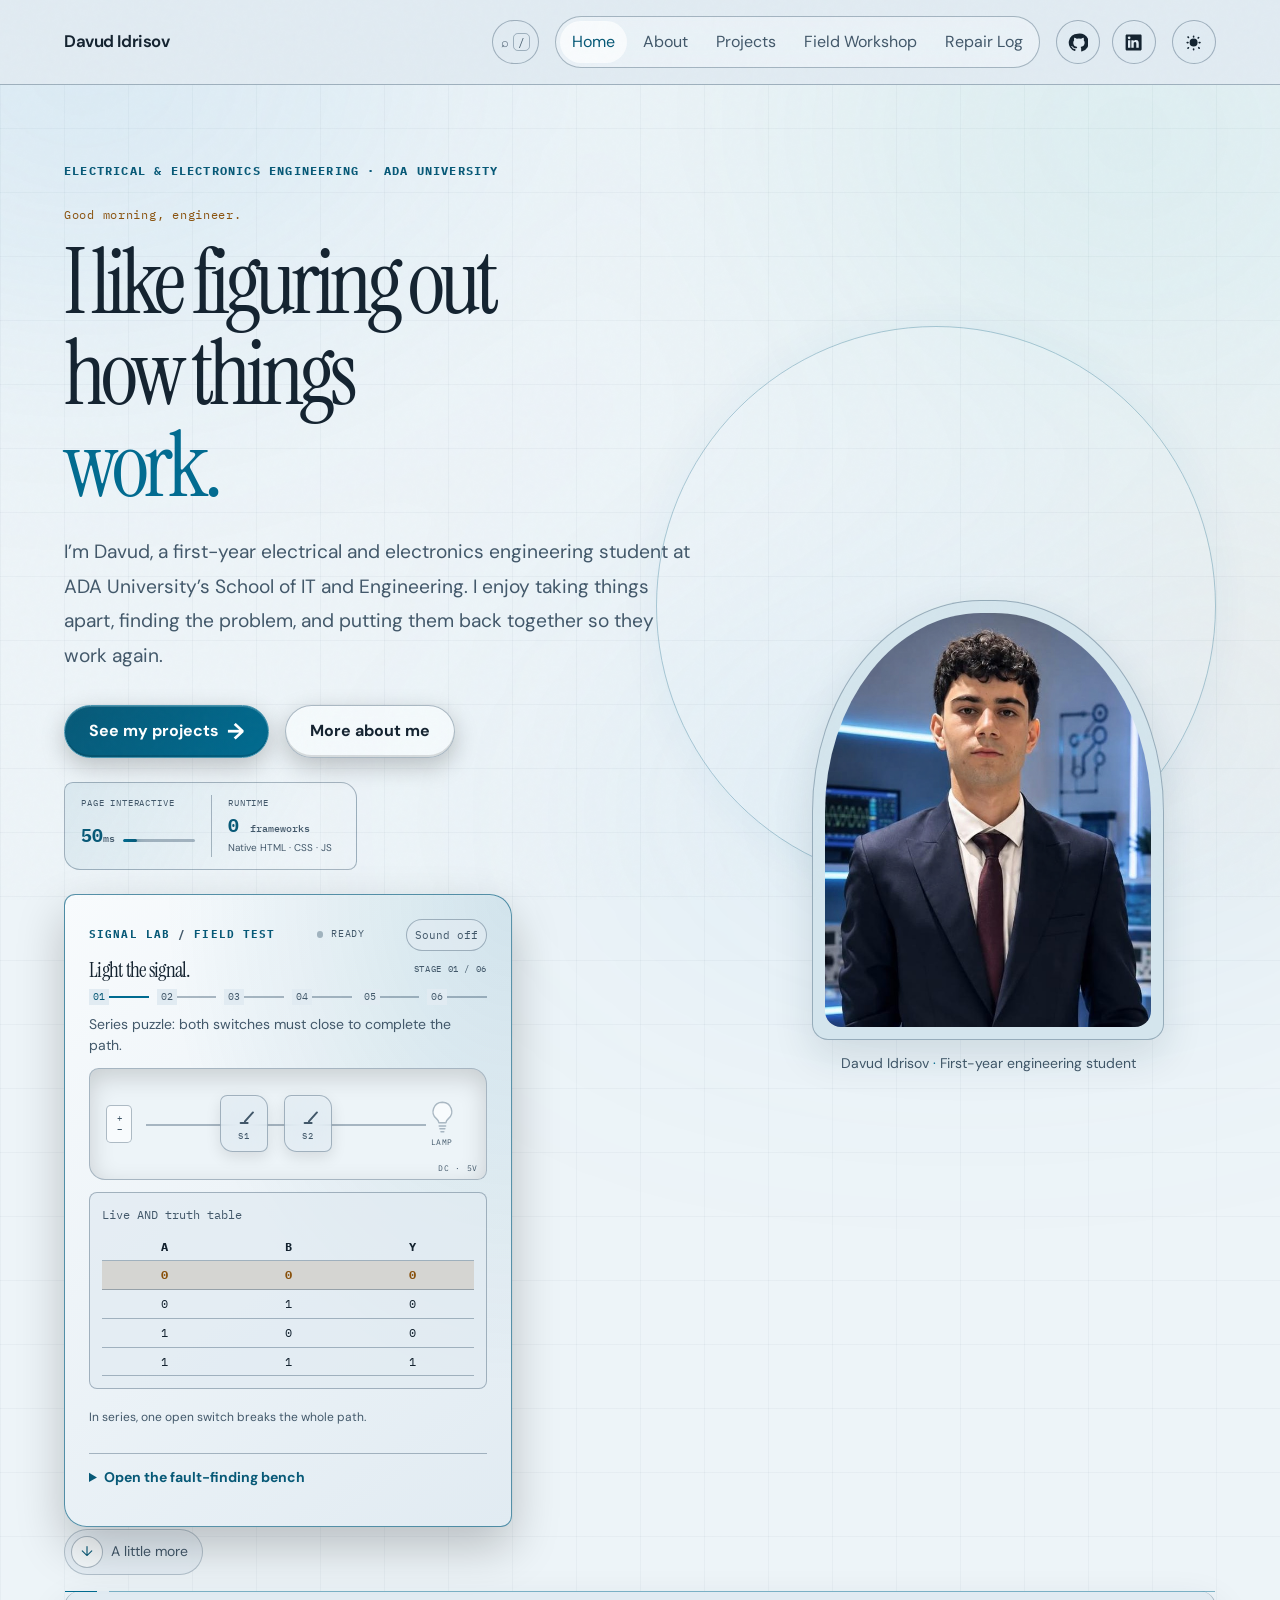
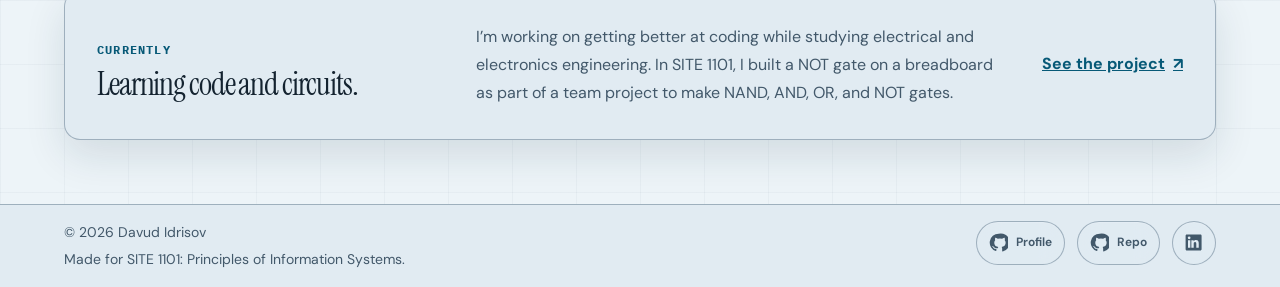
==== index.html @ af7070b5 "Upgrade portfolio with circuit features and glass UI Document implemented features and remaining wis" ====
<!doctype html>
<html lang="en">
  <head>
    <meta charset="utf-8">
    <meta name="viewport" content="width=device-width, initial-scale=1">
    <meta name="description" content="Davud Idrisov is a first-year electrical and electronics engineering student who enjoys repairing, building, and figuring out how things work.">
    <meta name="theme-color" content="#081321">
    <meta property="og:type" content="website">
    <meta property="og:title" content="Davud Idrisov — Portfolio">
    <meta property="og:description" content="Davud Idrisov is a first-year electrical and electronics engineering student who enjoys repairing, building, and figuring out how things work.">
    <title>Davud Idrisov — Portfolio</title>
    <link rel="icon" href="assets/images/favicon.svg" type="image/svg+xml">
    <link rel="preconnect" href="https://fonts.googleapis.com">
    <link rel="preconnect" href="https://fonts.gstatic.com" crossorigin>
    <link href="https://fonts.googleapis.com/css2?family=DM+Sans:wght@400;500;600;700&family=IBM+Plex+Mono:wght@400;500&family=Instrument+Serif&display=swap" rel="stylesheet">
    <link rel="stylesheet" href="assets/css/base.css">
    <link rel="stylesheet" href="assets/css/layout.css">
    <link rel="stylesheet" href="assets/css/home.css">
    <link rel="stylesheet" href="assets/css/effects.css">
    <script src="assets/js/site.js" defer></script>
    <script src="assets/js/nav.js" defer></script>
    <script src="assets/js/theme.js" defer></script>
    <script src="assets/js/easter-eggs.js" defer></script>
    <script src="assets/js/home.js" defer></script>
    <script src="assets/js/reveal.js" defer></script>
    <script src="assets/js/glass-controls.js" defer></script>
  </head>
  <body>
    <!-- Unlisted route: secret.html. -->
    <header class="site-header">
      <a class="site-header__brand" href="index.html">Davud Idrisov</a>
      <button class="menu-toggle" type="button" aria-expanded="false" aria-controls="primary-navigation" aria-label="Open navigation">
        <span class="menu-toggle__lines" aria-hidden="true"></span>
      </button>
      <div class="site-header__controls">
        <nav class="site-nav" id="primary-navigation" aria-label="Main navigation">
          <a class="site-nav__link" href="index.html" aria-current="page">Home</a>
          <a class="site-nav__link" href="about.html">About</a>
          <a class="site-nav__link" href="projects.html">Projects</a>
          <a class="site-nav__link" href="quest.html">Field Workshop</a>
        </nav>
        <div class="site-header__social">
          <a class="icon-link" href="https://github.com/Davud09" target="_blank" rel="noopener noreferrer" aria-label="Davud Idrisov on GitHub">
            <svg viewBox="0 0 24 24" aria-hidden="true"><path d="M12 .9a11.1 11.1 0 0 0-3.51 21.63c.56.1.76-.24.76-.54v-2.1c-3.1.68-3.76-1.32-3.76-1.32-.5-1.3-1.24-1.64-1.24-1.64-1.02-.7.08-.69.08-.69 1.12.08 1.71 1.15 1.71 1.15 1 .1.76 2.2 4.93 1.57.1-.73.39-1.23.7-1.51-2.47-.28-5.06-1.24-5.06-5.5 0-1.22.43-2.22 1.15-3-.12-.28-.5-1.42.11-2.95 0 0 .94-.3 3.05 1.14a10.6 10.6 0 0 1 5.55 0c2.11-1.43 3.05-1.14 3.05-1.14.61 1.53.23 2.67.11 2.95.72.78 1.15 1.78 1.15 3 0 4.27-2.6 5.21-5.08 5.49.4.34.75 1.02.75 2.06v3.05c0 .3.2.65.77.54A11.1 11.1 0 0 0 12 .9Z"/></svg>
          </a>
          <a class="icon-link" href="https://www.linkedin.com/in/davud-idrisov-333a382b0/" target="_blank" rel="noopener noreferrer" aria-label="Davud Idrisov on LinkedIn">
            <svg viewBox="0 0 24 24" aria-hidden="true"><path d="M20.45 2H3.55C2.69 2 2 2.68 2 3.53v16.94c0 .85.69 1.53 1.55 1.53h16.9c.86 0 1.55-.68 1.55-1.53V3.53c0-.85-.69-1.53-1.55-1.53ZM7.93 18.34H4.97V9.02h2.96v9.32ZM6.45 7.75a1.72 1.72 0 1 1 0-3.44 1.72 1.72 0 0 1 0 3.44Zm11.89 10.59h-2.96v-4.53c0-1.08-.02-2.47-1.5-2.47-1.5 0-1.73 1.17-1.73 2.39v4.61H9.2V9.02h2.84v1.27h.04c.4-.73 1.36-1.5 2.8-1.5 3 0 3.56 1.97 3.56 4.53v5.02Z"/></svg>
          </a>
        </div>
        <button class="theme-toggle" type="button" aria-label="Switch to light theme" title="Switch to light theme" aria-pressed="false">
          <svg viewBox="0 0 24 24" aria-hidden="true"><path d="M12 3a1 1 0 0 1 1 1v1a1 1 0 1 1-2 0V4a1 1 0 0 1 1-1Zm0 4a5 5 0 1 0 0 10 5 5 0 0 0 0-10Zm0 12a1 1 0 0 1 1 1v1a1 1 0 1 1-2 0v-1a1 1 0 0 1 1-1ZM4 11h1a1 1 0 1 1 0 2H4a1 1 0 1 1 0-2Zm15 0h1a1 1 0 1 1 0 2h-1a1 1 0 1 1 0-2ZM5.64 4.22l.71.71a1 1 0 0 1-1.41 1.41l-.71-.71a1 1 0 0 1 1.41-1.41Zm13.42 13.42.71.71a1 1 0 0 1-1.41 1.41l-.71-.71a1 1 0 0 1 1.41-1.41Zm0-11.3-.71.71a1 1 0 0 1-1.41-1.41l.71-.71a1 1 0 0 1 1.41 1.41ZM5.64 19.78a1 1 0 0 1-1.41-1.41l.71-.71a1 1 0 0 1 1.41 1.41l-.71.71Z"/></svg>
        </button>
      </div>
    </header>
    <main>
      <section class="home-hero" aria-labelledby="home-title">
        <div class="home-hero__content" data-reveal>
          <p class="eyebrow">Electrical &amp; electronics engineering · ADA University</p>
          <p class="home-greeting" data-greeting></p>
          <h1 id="home-title">I like figuring out how things <span>work.</span></h1>
          <p class="home-hero__intro">
            I’m Davud, a first-year electrical and electronics engineering student at ADA
            University’s School of IT and Engineering. I enjoy taking things apart, finding
            the problem, and putting them back together so they work again.
          </p>
          <div class="page-actions">
            <a class="button button--magnetic" href="projects.html">See my projects <span class="button__arrow" aria-hidden="true">→</span></a>
            <a class="button button--quiet" href="about.html">More about me</a>
          </div>
          <div class="home-vitals" aria-label="Built for speed">
            <div class="home-vitals__metric">
              <span class="home-vitals__label">Page interactive</span>
              <strong><output data-page-ready title="Measured by browser Navigation Timing">—</output><span data-page-ready-unit>ms</span></strong>
              <span class="home-vitals__meter" aria-hidden="true"><span data-page-ready-meter></span></span>
            </div>
            <span class="home-vitals__divider" aria-hidden="true"></span>
            <div class="home-vitals__metric">
              <span class="home-vitals__label">Runtime</span>
              <strong>0 <span>frameworks</span></strong>
              <span class="home-vitals__note">Native HTML · CSS · JS</span>
            </div>
          </div>
          <section class="circuit-toy" id="signal-lab" aria-labelledby="circuit-toy-title">
            <div class="circuit-toy__heading">
              <p class="eyebrow">Signal lab <span aria-hidden="true">/</span> field test</p>
              <span class="circuit-toy__status" data-circuit-status aria-live="polite">READY</span>
              <button class="circuit-toy__sound" type="button" data-circuit-sound aria-pressed="false">Sound off</button>
            </div>
            <div class="circuit-toy__title-row">
              <h2 id="circuit-toy-title">Light the signal.</h2>
              <span class="circuit-toy__stage-count" data-circuit-stage-count>STAGE 01 / 06</span>
            </div>
            <ol class="circuit-toy__progress" data-circuit-progress aria-label="Circuit challenge progress"></ol>
            <p class="circuit-toy__instruction" data-circuit-instruction>Close the switch to send power to the lamp.</p>
            <div class="circuit-toy__timer" data-circuit-timer-wrap hidden>
              <span>TIME LEFT</span>
              <output data-circuit-timer aria-live="off">7.0</output>
              <span>s</span>
            </div>
            <div class="circuit-toy__board" data-circuit-board>
              <div class="circuit-toy__source" aria-hidden="true"><span>+</span><span>−</span></div>
              <span class="circuit-toy__wire circuit-toy__wire--top" aria-hidden="true"></span>
              <div class="circuit-toy__controls" data-circuit-controls role="group" aria-label="Circuit switches"></div>
              <button class="circuit-toy__lamp" type="button" data-circuit-lamp aria-label="Lamp off" title="Try clicking the lamp">
                <svg viewBox="0 0 40 48" aria-hidden="true">
                  <path d="M20 3a13 13 0 0 0-8 23.2c1.7 1.4 2.8 3.2 3.1 5.3h9.8c.3-2.1 1.4-3.9 3.1-5.3A13 13 0 0 0 20 3Z" />
                  <path d="M15.5 36h9m-8 4h7m-5.5 4h4" />
                </svg>
                <span>LAMP</span>
              </button>
              <span class="circuit-toy__board-label">DC · 5V</span>
            </div>
            <section class="circuit-toy__truth" data-circuit-truth hidden aria-label="Live truth table" aria-live="polite"></section>
            <div class="circuit-toy__footer">
              <p class="circuit-toy__hint" data-circuit-hint aria-live="polite">One switch. One bright idea.</p>
              <button class="circuit-toy__reset" type="button" data-circuit-reset hidden>Reset lamp</button>
              <button class="circuit-toy__next" type="button" data-circuit-next hidden>Next stage <span aria-hidden="true">→</span></button>
            </div>
            <details class="circuit-fault">
              <summary>Open the fault-finding bench</summary>
              <div class="circuit-fault__body">
                <p>Use the virtual multimeter to diagnose one hidden fault before making a repair call.</p>
                <button class="button button--quiet" type="button" data-fault-start>Insert a fault</button>
                <div class="circuit-fault__meter" data-fault-panel hidden>
                  <div class="circuit-fault__checks" role="group" aria-label="Multimeter tests">
                    <button class="button button--quiet" type="button" data-meter-check="continuity">Check continuity</button>
                    <button class="button button--quiet" type="button" data-meter-check="voltage">Measure lamp</button>
                    <button class="button button--quiet" type="button" data-meter-check="polarity">Check polarity</button>
                  </div>
                  <p class="circuit-fault__reading" data-fault-reading aria-live="polite">Select a meter test.</p>
                  <label for="fault-diagnosis">Diagnosis</label>
                  <select id="fault-diagnosis" data-fault-diagnosis>
                    <option value="">Choose a fault…</option>
                    <option value="open">Open circuit</option>
                    <option value="bulb">Dead bulb</option>
                    <option value="reversed">Reversed LED</option>
                  </select>
                  <button class="button" type="button" data-fault-submit>Submit diagnosis</button>
                </div>
              </div>
            </details>
          </section>
        </div>
        <figure class="home-portrait" data-reveal>
          <div class="home-portrait__frame">
            <img
              class="home-portrait__image"
              src="assets/images/davud-idrisov.jpeg"
              alt="Davud Idrisov wearing a suit in an electronics laboratory"
              width="601"
              height="808"
              fetchpriority="high"
            >
            <span class="home-portrait__fallback" hidden aria-hidden="true">DI</span>
          </div>
          <figcaption>Davud Idrisov <span>·</span> First-year engineering student</figcaption>
        </figure>
        <a class="home-scroll" href="#currently" aria-label="Scroll to currently">
          <span aria-hidden="true">↓</span> A little more
        </a>
      </section>

      <section class="currently-section" id="currently" aria-labelledby="currently-title" data-reveal>
        <div class="currently-section__label">
          <p class="eyebrow">Currently</p>
          <h2 id="currently-title">Learning code and circuits.</h2>
        </div>
        <p>
          I’m working on getting better at coding while studying electrical and electronics
          engineering. In SITE 1101, I built a NOT gate on a breadboard as part of a team
          project to make NAND, AND, OR, and NOT gates.
        </p>
        <a class="text-link" href="projects.html">See the project <span aria-hidden="true">↗</span></a>
      </section>
    </main>
    <footer class="site-footer">
      <div class="site-footer__copy">
        <p>&copy; <span data-current-year></span> Davud Idrisov</p>
        <p>Made for SITE 1101: Principles of Information Systems.</p>
      </div>
      <div class="site-footer__social" aria-label="Social and source links">
        <a class="icon-link" href="https://github.com/Davud09" target="_blank" rel="noopener noreferrer" aria-label="Davud Idrisov on GitHub">
          <svg viewBox="0 0 24 24" aria-hidden="true"><path d="M12 .9a11.1 11.1 0 0 0-3.51 21.63c.56.1.76-.24.76-.54v-2.1c-3.1.68-3.76-1.32-3.76-1.32-.5-1.3-1.24-1.64-1.24-1.64-1.02-.7.08-.69.08-.69 1.12.08 1.71 1.15 1.71 1.15 1 .1.76 2.2 4.93 1.57.1-.73.39-1.23.7-1.51-2.47-.28-5.06-1.24-5.06-5.5 0-1.22.43-2.22 1.15-3-.12-.28-.5-1.42.11-2.95 0 0 .94-.3 3.05 1.14a10.6 10.6 0 0 1 5.55 0c2.11-1.43 3.05-1.14 3.05-1.14.61 1.53.23 2.67.11 2.95.72.78 1.15 1.78 1.15 3 0 4.27-2.6 5.21-5.08 5.49.4.34.75 1.02.75 2.06v3.05c0 .3.2.65.77.54A11.1 11.1 0 0 0 12 .9Z"/></svg>
        </a>
        <a class="icon-link" href="https://github.com/Davud09/Davud09.github.io" target="_blank" rel="noopener noreferrer" aria-label="Portfolio source code on GitHub">
          <svg viewBox="0 0 24 24" aria-hidden="true"><path d="M12 .9a11.1 11.1 0 0 0-3.51 21.63c.56.1.76-.24.76-.54v-2.1c-3.1.68-3.76-1.32-3.76-1.32-.5-1.3-1.24-1.64-1.24-1.64-1.02-.7.08-.69.08-.69 1.12.08 1.71 1.15 1.71 1.15 1 .1.76 2.2 4.93 1.57.1-.73.39-1.23.7-1.51-2.47-.28-5.06-1.24-5.06-5.5 0-1.22.43-2.22 1.15-3-.12-.28-.5-1.42.11-2.95 0 0 .94-.3 3.05 1.14a10.6 10.6 0 0 1 5.55 0c2.11-1.43 3.05-1.14 3.05-1.14.61 1.53.23 2.67.11 2.95.72.78 1.15 1.78 1.15 3 0 4.27-2.6 5.21-5.08 5.49.4.34.75 1.02.75 2.06v3.05c0 .3.2.65.77.54A11.1 11.1 0 0 0 12 .9Z"/></svg>
        </a>
        <a class="icon-link" href="https://www.linkedin.com/in/davud-idrisov-333a382b0/" target="_blank" rel="noopener noreferrer" aria-label="Davud Idrisov on LinkedIn">
          <svg viewBox="0 0 24 24" aria-hidden="true"><path d="M20.45 2H3.55C2.69 2 2 2.68 2 3.53v16.94c0 .85.69 1.53 1.55 1.53h16.9c.86 0 1.55-.68 1.55-1.53V3.53c0-.85-.69-1.53-1.55-1.53ZM7.93 18.34H4.97V9.02h2.96v9.32ZM6.45 7.75a1.72 1.72 0 1 1 0-3.44 1.72 1.72 0 0 1 0 3.44Zm11.89 10.59h-2.96v-4.53c0-1.08-.02-2.47-1.5-2.47-1.5 0-1.73 1.17-1.73 2.39v4.61H9.2V9.02h2.84v1.27h.04c.4-.73 1.36-1.5 2.8-1.5 3 0 3.56 1.97 3.56 4.53v5.02Z"/></svg>
        </a>
      </div>
    </footer>
  </body>
</html>
---- assets/css/base.css ----
:root {
  color-scheme: dark;

  --color-page: #081321;
  --color-surface: #111f30;
  --color-surface-raised: #1a2b3f;
  --color-text: #f3f7fc;
  --color-text-muted: #bdc9d8;
  --color-accent: #52c9ee;
  --color-accent-strong: #91e5ff;
  --color-signal: #f2b866;
  --color-green: #18374a;
  --color-border: rgb(177 204 228 / 30%);
  --color-focus: #8de2ff;
  --color-on-accent: #071824;
  --color-on-signal: #281a08;
  --color-white: #ffffff;

  --rgb-accent: 82 201 238;
  --rgb-board: 24 55 74;
  --rgb-ink: 5 12 22;
  --rgb-amber: 242 184 102;
  --rgb-black: 0 0 0;
  --rgb-white: 255 255 255;
  --rgb-haze: 179 215 239;
  --rgb-border: 177 204 228;

  --color-ambient-blue: rgb(41 145 255 / 25%);
  --color-ambient-teal: rgb(35 206 205 / 19%);
  --color-ambient-cyan: rgb(69 186 255 / 15%);
  --color-ambient-amber: rgb(244 169 80 / 12%);
  --color-grid: rgb(183 217 239 / 3.5%);
  --color-glass-highlight: rgb(255 255 255 / 14%);
  --color-section-trace: rgb(var(--rgb-accent) / 46%);
  --color-accent-wash-subtle: rgb(var(--rgb-accent) / 3%);
  --color-accent-wash-soft: rgb(var(--rgb-accent) / 5%);
  --color-accent-grid: rgb(var(--rgb-accent) / 7%);
  --color-accent-wash: rgb(var(--rgb-accent) / 8%);
  --color-accent-glow: rgb(var(--rgb-accent) / 13%);
  --color-accent-spotlight: rgb(var(--rgb-accent) / 18%);
  --color-accent-halo: rgb(var(--rgb-accent) / 28%);
  --color-board-haze: rgb(var(--rgb-board) / 22%);
  --color-ink-overlay: rgb(var(--rgb-ink) / 82%);
  --color-glass-nav: color-mix(in srgb, var(--color-page) 76%, transparent);
  --color-glass-border: color-mix(in srgb, var(--color-border) 72%, transparent);
  --color-glass-surface: color-mix(in srgb, var(--color-surface) 72%, transparent);
  --color-glass-surface-raised: color-mix(in srgb, var(--color-surface-raised) 72%, transparent);
  --color-glass-accent-border: color-mix(in srgb, var(--color-accent) 48%, var(--color-border));
  --color-glass-hover-border: color-mix(in srgb, var(--color-accent) 72%, var(--color-border));
  --color-glass-focus-border: color-mix(in srgb, var(--color-accent) 65%, var(--color-border));
  --color-button-border: color-mix(in srgb, var(--color-accent) 72%, var(--color-white));
  --color-button-sheen: rgb(var(--rgb-white) / 32%);
  --color-image-sheen: rgb(var(--rgb-white) / 20%);
  --color-signal-surface: color-mix(in srgb, var(--color-signal) 14%, var(--color-surface));
  --color-button-quiet-surface: color-mix(in srgb, var(--color-surface-raised) 76%, transparent);
  --color-button-tracking: rgb(255 255 255 / 24%);
  --color-button-ripple: rgb(255 255 255 / 34%);

  --font-body: "DM Sans", "Segoe UI Variable", "Segoe UI", "Helvetica Neue", Arial, sans-serif;
  --font-display: "Instrument Serif", "Iowan Old Style", "Palatino Linotype", Georgia, serif;
  --font-mono: "IBM Plex Mono", "Cascadia Code", "SFMono-Regular", Consolas, monospace;
  --text-2xs: 0.6875rem;
  --text-xs: 0.75rem;
  --text-sm: 0.875rem;
  --text-base: 1rem;
  --text-lg: 1.25rem;
  --text-2xl: clamp(1.75rem, 4vw, 2.5rem);
  --text-xl: clamp(3rem, 8vw, 6.5rem);
  --line-height-heading: 1.02;
  --line-height-body: 1.65;

  --space-unit: 0.5rem;
  --space-1: calc(var(--space-unit) * 0.5);
  --space-2: var(--space-unit);
  --space-3: calc(var(--space-unit) * 1.5);
  --space-4: calc(var(--space-unit) * 2);
  --space-5: calc(var(--space-unit) * 2.5);
  --space-6: calc(var(--space-unit) * 3);
  --space-8: calc(var(--space-unit) * 4);
  --space-10: calc(var(--space-unit) * 5);
  --space-12: calc(var(--space-unit) * 6);
  --space-16: calc(var(--space-unit) * 8);

  --radius-sm: 0.5rem;
  --radius-md: 1rem;
  --radius-lg: 1.5rem;
  --radius-xs: 0.3rem;
  --radius-micro: 2px;
  --radius-circle: 50%;
  --radius-square: 0;
  --radius-marker: 25%;
  --radius-vitals: 0.55rem 1rem 0.55rem 1rem;
  --radius-board: 0.6rem 1rem 0.6rem 1rem;
  --radius-switch: 0.45rem 0.8rem 0.45rem 0.8rem;
  --radius-portrait: 48% 48% var(--radius-md) var(--radius-md);
  --radius-circuit: 0.7rem 1.4rem 0.7rem 1.4rem;
  --radius-pill: 999px;
  --blur-glass: 12px;
  --blur-nav: 16px;
  --blur-toast: 18px;
  --blur-lightbox: 4px;
  --blur-ambient: clamp(4rem, 10vw, 9rem);
  --grid-size: 4rem;
  --grain-opacity: 0.04;
  --shadow-card: 0 1rem 2.5rem rgb(0 0 0 / 28%);
  --shadow-circuit: 0 1.25rem 3rem rgb(0 0 0 / 22%), inset 0 1px rgb(255 255 255 / 7%);
  --shadow-inset: inset 0 0.5rem 1.5rem rgb(0 0 0 / 16%);
  --shadow-map-inset: inset 0 0 2.5rem rgb(0 0 0 / 18%);
  --shadow-tile: 0 0.3rem 0.7rem rgb(0 0 0 / 22%);
  --shadow-player: 0 0 0 3px rgb(var(--rgb-accent) / 28%), 0 0.35rem 0.9rem rgb(0 0 0 / 28%);
  --shadow-control: inset 0 1px rgb(255 255 255 / 14%), 0 0.35rem 0.9rem rgb(0 0 0 / 10%);
  --shadow-glow: 0 0 0.65rem var(--color-signal);
  --shadow-indicator: 0 0 0.5rem var(--color-accent);
  --shadow-wire: 0 0 0.75rem 2px var(--color-accent);
  --shadow-status: 0 0 0.55rem color-mix(in srgb, var(--color-signal) 75%, transparent);
  --shadow-page-glow: 0 0 3rem color-mix(in srgb, var(--color-accent) 12%, transparent);
  --shadow-toast:
    inset 0 1px rgb(255 255 255 / 20%),
    0 0.7rem 2rem rgb(0 0 0 / 24%),
    0 0 1.5rem color-mix(in srgb, var(--color-accent) 22%, transparent);
  --shadow-voltage:
    var(--shadow-card),
    0 0 1.75rem color-mix(in srgb, var(--color-signal) 24%, transparent);
  --shadow-project-hover:
    var(--shadow-card),
    0 0.7rem 1.8rem color-mix(in srgb, var(--color-accent) 10%, transparent);
  --shadow-hover-control:
    inset 0 1px var(--color-glass-highlight),
    0 0.5rem 1rem rgb(0 0 0 / 12%);
  --shadow-hover-switch:
    inset 0 1px rgb(255 255 255 / 20%),
    0 0 1rem color-mix(in srgb, var(--color-accent) 16%, transparent);
  --shadow-glass-hover:
    inset 0 1px rgb(255 255 255 / 34%),
    inset 0 -2px rgb(0 0 0 / 18%),
    0 0.75rem 1.8rem rgb(0 0 0 / 22%);
  --shadow-glass:
    inset 0 1px rgb(255 255 255 / 18%),
    inset 0 -2px rgb(0 0 0 / 12%),
    0 0.5rem 1.5rem rgb(0 0 0 / 22%);
  --shadow-inset-glass: inset 0 1px var(--color-glass-highlight);
  --shadow-button-hover:
    inset 0 1px rgb(255 255 255 / 48%),
    0 0.75rem 1.8rem rgb(0 0 0 / 19%);
  --shadow-control-base:
    inset 0 1px var(--color-glass-highlight),
    0 0.35rem 0.9rem rgb(0 0 0 / 10%);
  --shadow-accent-hover: 0 0.4rem 1rem rgb(var(--rgb-accent) / 25%);
  --motion-ripple: 650ms;
  --motion-release: 520ms;
  --motion-smoke: 1.4s;
  --motion-scope-scroll: 8s;
  --motion-easing: cubic-bezier(0.16, 1, 0.3, 1);
  --motion-quick: 400ms;
  --motion-standard: 550ms;
  --motion-slow: 700ms;
  --motion-signal-arrive: 400ms;
  --motion-drift: 48s;
  --motion-orbit: 10s;
  --motion-pulse: 2.4s;
  --motion-signal: 1.1s;

  font-family: var(--font-body);
  font-size: 100%;
  line-height: var(--line-height-body);
  color: var(--color-text);
  background: var(--color-page);
  font-synthesis: none;
  text-rendering: optimizeLegibility;
}

:root[data-theme="light"] {
  color-scheme: light;

  --color-page: #edf4f8;
  --color-surface: #e1ebf2;
  --color-surface-raised: #f8fbfd;
  --color-text: #142330;
  --color-text-muted: #42586a;
  --color-accent: #006b90;
  --color-accent-strong: #075977;
  --color-signal: #89510c;
  --color-green: #d4e5ed;
  --color-border: rgb(39 71 94 / 36%);
  --rgb-accent: 0 107 144;
  --rgb-board: 212 229 237;
  --rgb-border: 39 71 94;
  --color-focus: #075f83;
  --color-on-accent: #ffffff;
  --color-on-signal: #ffffff;
  --color-button-sheen: rgb(255 255 255 / 10%);
  --color-ambient-blue: rgb(31 148 216 / 13%);
  --color-ambient-teal: rgb(24 171 157 / 10%);
  --color-ambient-cyan: rgb(56 154 219 / 9%);
  --color-ambient-amber: rgb(222 151 59 / 8%);
  --color-grid: rgb(31 76 101 / 4%);
  --shadow-card: 0 1rem 2.5rem rgb(20 46 64 / 12%);
}

@media (prefers-color-scheme: light) {
  :root:not([data-theme]) {
    color-scheme: light;

    --color-page: #edf4f8;
    --color-surface: #e1ebf2;
    --color-surface-raised: #f8fbfd;
    --color-text: #142330;
    --color-text-muted: #42586a;
    --color-accent: #006b90;
    --color-accent-strong: #075977;
    --color-signal: #89510c;
    --color-green: #d4e5ed;
    --color-border: rgb(39 71 94 / 36%);
    --rgb-accent: 0 107 144;
    --rgb-board: 212 229 237;
    --rgb-border: 39 71 94;
    --color-focus: #075f83;
    --color-on-accent: #ffffff;
    --color-on-signal: #ffffff;
    --color-button-sheen: rgb(255 255 255 / 10%);
    --color-ambient-blue: rgb(31 148 216 / 13%);
    --color-ambient-teal: rgb(24 171 157 / 10%);
    --color-ambient-cyan: rgb(56 154 219 / 9%);
    --color-ambient-amber: rgb(222 151 59 / 8%);
    --color-grid: rgb(31 76 101 / 4%);
    --shadow-card: 0 1rem 2.5rem rgb(20 46 64 / 12%);
  }
}

*,
*::before,
*::after {
  box-sizing: border-box;
}

body {
  position: relative;
  isolation: isolate;
  min-width: 18rem;
  min-height: 100vh;
  margin: 0;
  background-color: var(--color-page);
  background-image:
    linear-gradient(var(--color-grid) 1px, transparent 1px),
    linear-gradient(90deg, var(--color-grid) 1px, transparent 1px);
  background-size: var(--grid-size) var(--grid-size);
  color: var(--color-text);
}

img,
svg {
  display: block;
  max-width: 100%;
}

a {
  color: inherit;
}

a:focus-visible,
button:focus-visible {
  outline: 3px solid var(--color-focus);
  outline-offset: 4px;
}

.eyebrow {
  color: var(--color-accent-strong);
  font-size: var(--text-sm);
  font-weight: 700;
  letter-spacing: 0.12em;
  text-transform: uppercase;
}

h1,
h2,
h3 {
  font-family: var(--font-display);
  line-height: var(--line-height-heading);
  letter-spacing: -0.035em;
}

h1 {
  max-width: 14ch;
  margin-block: var(--space-4);
  font-size: var(--text-xl);
  font-weight: 600;
}

.eyebrow,
.home-vitals__label,
.home-vitals__metric strong,
.circuit-toy__status,
.circuit-toy__stage-count,
.circuit-toy__timer,
.circuit-toy__switch-label,
.circuit-toy__board-label,
.project-card__number,
.project-card__status,
.project-card__tools-label,
.education-card__label,
.skill-level,
.timeline-entry__when,
.language-level,
.interest-card__number,
.workshop__score-label,
.achievement-panel__heading > span {
  font-family: var(--font-mono);
}

.eyebrow {
  font-size: var(--text-xs);
  letter-spacing: 0.1em;
}

.page-actions {
  display: flex;
  flex-wrap: wrap;
  gap: var(--space-4);
  margin-top: var(--space-8);
}

.button {
  position: relative;
  isolation: isolate;
  overflow: hidden;
  display: inline-flex;
  min-height: 3rem;
  align-items: center;
  justify-content: center;
  padding: var(--space-3) var(--space-6);
  border: 1px solid var(--color-accent);
  border: 1px solid var(--color-button-border);
  border-radius: var(--radius-pill);
  background: linear-gradient(135deg, var(--color-accent-strong), var(--color-accent));
  color: var(--color-on-accent);
  font-weight: 700;
  text-decoration: none;
  transition:
    border-color var(--motion-quick) var(--motion-easing),
    box-shadow var(--motion-quick) var(--motion-easing),
    transform var(--motion-quick) var(--motion-easing);
  box-shadow: var(--shadow-glass);
  -webkit-backdrop-filter: blur(var(--blur-glass)) saturate(140%);
  backdrop-filter: blur(var(--blur-glass)) saturate(140%);
  cursor: pointer;
}

.button::before {
  position: absolute;
  z-index: 0;
  inset: 0;
  background: linear-gradient(
    110deg,
    transparent 20%,
    var(--color-button-sheen) 48%,
    transparent 72%
  );
  content: "";
  pointer-events: none;
  transform: translateX(-130%) skewX(-18deg);
  transition: transform var(--motion-standard) var(--motion-easing);
}

.button > * {
  position: relative;
  z-index: 1;
}

.button:hover {
  border-color: var(--color-accent-strong);
  transform: translateY(-2px);
  box-shadow: var(--shadow-button-hover);
}

.button--primary {
  border-color: var(--color-glass-accent-border);
  background:
    linear-gradient(135deg, var(--color-glass-highlight), transparent 58%),
    linear-gradient(135deg, var(--color-accent-strong), var(--color-accent));
  color: var(--color-on-accent);
}

.button--secondary {
  border-color: var(--color-glass-border);
  background:
    linear-gradient(135deg, var(--color-glass-highlight), transparent 62%),
    var(--color-glass-surface-raised);
  color: var(--color-text);
}

.button--secondary:hover {
  border-color: var(--color-glass-hover-border);
  background: var(--color-glass-surface-raised);
  color: var(--color-text);
}

.button:hover::before,
.button:focus-visible::before {
  transform: translateX(130%) skewX(-18deg);
}

.button:active {
  transform: translateY(0) scale(0.98);
}

.button[aria-disabled="true"],
.button:disabled {
  opacity: 0.56;
  pointer-events: none;
}

.button--magnetic {
  --magnetic-x: 0px;
  --magnetic-y: 0px;
}

.button__arrow {
  display: inline-block;
  font-size: 1.4em;
  font-weight: 800;
  line-height: 0.7;
  transition: transform var(--motion-quick) var(--motion-easing);
}

.button:hover .button__arrow {
  transform: translateX(3px);
}

.button--quiet {
  border-color: var(--color-border);
  background: var(--color-surface-raised);
  background: var(--color-button-quiet-surface);
  color: var(--color-text);
  box-shadow: var(--shadow-glass);
}

.button--quiet:hover {
  border-color: var(--color-accent);
  background: var(--color-surface-raised);
  color: var(--color-text);
}

.button--ghost {
  border-color: transparent;
  background: transparent;
  color: var(--color-text-muted);
  box-shadow: none;
  -webkit-backdrop-filter: none;
  backdrop-filter: none;
}

.button--ghost:hover {
  border-color: var(--color-border);
  background: var(--color-glass-surface);
  color: var(--color-text);
  box-shadow: var(--shadow-inset-glass);
}

.glass-control {
  --pointer-x: 50%;
  --pointer-y: 50%;
  --click-x: 50%;
  --click-y: 50%;
  position: relative;
  isolation: isolate;
  overflow: hidden;
}

.glass-control__light,
.glass-control__ripple {
  position: absolute;
  z-index: 0;
  inset: 0;
  overflow: hidden;
  border-radius: inherit;
  pointer-events: none;
}

.glass-control__light {
  background: radial-gradient(
    circle 9rem at var(--pointer-x) var(--pointer-y),
    var(--color-button-tracking),
    transparent 74%
  );
  opacity: 0;
  transition: opacity var(--motion-quick) var(--motion-easing);
}

.glass-control__content,
.glass-control > svg,
.glass-control > :not(.glass-control__light, .glass-control__ripple) {
  position: relative;
  z-index: 1;
}

.glass-control__content--absolute {
  position: absolute;
}

.glass-control__ripple {
  inset: auto;
  top: var(--click-y);
  left: var(--click-x);
  width: 0.5rem;
  height: 0.5rem;
  background: var(--color-button-ripple);
  opacity: 0;
  transform: translate(-50%, -50%) scale(0);
}

.glass-control.is-rippling .glass-control__ripple {
  animation: glass-ripple var(--motion-ripple) var(--motion-easing) forwards;
}

@keyframes glass-ripple {
  0% {
    opacity: 0.6;
    transform: translate(-50%, -50%) scale(0);
  }

  100% {
    opacity: 0;
    transform: translate(-50%, -50%) scale(30);
  }
}

@media (hover: hover) and (pointer: fine) {
  .glass-control:not(:disabled):hover .glass-control__light,
  .glass-control:not([aria-disabled="true"]):hover .glass-control__light,
  .glass-control:focus-visible .glass-control__light {
    opacity: 1;
  }

  .button--magnetic:hover {
    transform: translate3d(var(--magnetic-x), calc(-2px + var(--magnetic-y)), 0);
  }
}

.site-nav {
  position: relative;
}

.site-nav::before {
  position: absolute;
  z-index: 0;
  top: var(--nav-indicator-y, 0.25rem);
  left: var(--nav-indicator-x, 0.25rem);
  width: var(--nav-indicator-width, 0);
  height: var(--nav-indicator-height, 0);
  border: 1px solid var(--color-glass-border);
  border-radius: var(--radius-pill);
  background: var(--color-glass-surface-raised);
  box-shadow: var(--shadow-inset-glass);
  content: "";
  opacity: 0;
  pointer-events: none;
  transition:
    opacity var(--motion-quick) var(--motion-easing),
    left var(--motion-standard) var(--motion-easing),
    top var(--motion-standard) var(--motion-easing),
    width var(--motion-standard) var(--motion-easing),
    height var(--motion-standard) var(--motion-easing);
}

.site-nav__link {
  z-index: 1;
}

.site-nav__link[aria-current="page"] {
  background: transparent;
}

@media (hover: hover) and (pointer: fine) {
  .site-nav:has(.site-nav__link:hover)::before,
  .site-nav:has(.site-nav__link:focus-visible)::before {
    opacity: 1;
  }

  .site-nav__link[aria-current="page"]::after {
    display: none;
  }
}

.text-link {
  color: var(--color-text-muted);
}

@media (prefers-reduced-motion: reduce) {
  *,
  *::before,
  *::after {
    scroll-behavior: auto !important;
    animation-duration: 0.01ms !important;
    animation-iteration-count: 1 !important;
    transition-duration: 0.01ms !important;
  }

  .glass-control__light,
  .glass-control.is-rippling .glass-control__ripple,
  .site-nav::before {
    animation: none;
    transition: none;
  }
}
---- assets/css/layout.css ----
.site-header,
.site-footer {
  display: flex;
  align-items: center;
  justify-content: space-between;
  gap: var(--space-6);
  padding: var(--space-4) max(var(--space-6), calc((100% - 72rem) / 2));
  background: var(--color-surface);
}

.site-header {
  position: relative;
  z-index: 2;
  min-height: 5rem;
  border-bottom: 1px solid var(--color-border);
}

.site-header__brand {
  flex: 0 0 auto;
  font-family: var(--font-body);
  font-size: 1.05rem;
  font-weight: 650;
  letter-spacing: -0.025em;
  text-decoration: none;
}

.site-header__brand:hover {
  color: var(--color-accent-strong);
}

.site-header__controls,
.site-nav,
.site-header__social,
.site-footer__social {
  display: flex;
  align-items: center;
}

.site-header__controls {
  gap: var(--space-4);
}

.site-nav {
  flex-wrap: wrap;
  gap: var(--space-1);
  padding: var(--space-1);
  border: 1px solid var(--color-border);
  border-radius: var(--radius-pill);
  background: var(--color-page);
  -webkit-backdrop-filter: blur(var(--blur-nav)) saturate(140%);
  backdrop-filter: blur(var(--blur-nav)) saturate(140%);
}

.site-nav__link {
  position: relative;
  padding: var(--space-2) var(--space-3);
  border-radius: var(--radius-pill);
  color: var(--color-text-muted);
  text-decoration: none;
  transition:
    color var(--motion-quick) var(--motion-easing),
    background-color var(--motion-quick) var(--motion-easing),
    transform var(--motion-quick) var(--motion-easing);
}

.site-nav__link:hover,
.site-nav__link[aria-current="page"] {
  color: var(--color-accent-strong);
  background: var(--color-surface-raised);
}

.site-nav__link:hover {
  transform: translateY(-1px);
}

.site-nav__link[aria-current="page"]::after {
  position: absolute;
  right: 0.85rem;
  bottom: 0.3rem;
  left: 0.85rem;
  height: 2px;
  border-radius: var(--radius-pill);
  background: var(--color-accent);
  content: "";
}

.site-header__social,
.site-footer__social {
  gap: var(--space-3);
}

.icon-link,
.theme-toggle,
.menu-toggle {
  display: inline-grid;
  width: 2.75rem;
  height: 2.75rem;
  flex: 0 0 auto;
  place-items: center;
  border: 1px solid var(--color-border);
  border-radius: var(--radius-pill);
  background: var(--color-surface);
  color: var(--color-text);
  box-shadow: var(--shadow-inset-glass);
  -webkit-backdrop-filter: blur(var(--blur-glass)) saturate(140%);
  backdrop-filter: blur(var(--blur-glass)) saturate(140%);
  transition:
    border-color var(--motion-quick) var(--motion-easing),
    color var(--motion-quick) var(--motion-easing),
    background-color var(--motion-quick) var(--motion-easing),
    box-shadow var(--motion-quick) var(--motion-easing),
    transform var(--motion-quick) var(--motion-easing);
}

.icon-link,
.theme-toggle {
  text-decoration: none;
}

.icon-link:hover,
.theme-toggle:hover,
.menu-toggle:hover {
  border-color: var(--color-accent);
  background: var(--color-surface-raised);
  color: var(--color-accent-strong);
  transform: translateY(-2px);
  box-shadow: var(--shadow-hover-control);
}

.site-footer__social .icon-link[aria-label="Davud Idrisov on GitHub"],
.site-footer__social .icon-link[aria-label="Portfolio source code on GitHub"] {
  display: flex;
  width: auto;
  gap: var(--space-2);
  padding-inline: var(--space-3);
}

.site-footer__social .icon-link[aria-label="Davud Idrisov on GitHub"]::after {
  content: "Profile";
  font-size: var(--text-xs);
  font-weight: 650;
}

.site-footer__social .icon-link[aria-label="Portfolio source code on GitHub"]::after {
  content: "Repo";
  font-size: var(--text-xs);
  font-weight: 650;
}

.icon-link svg,
.theme-toggle svg {
  width: 1.2rem;
  height: 1.2rem;
  fill: currentColor;
}

.theme-toggle,
.menu-toggle {
  cursor: pointer;
}

.menu-toggle {
  display: none;
  padding: 0;
}

.menu-toggle__lines,
.menu-toggle__lines::before,
.menu-toggle__lines::after {
  display: block;
  width: 1.1rem;
  height: 2px;
  border-radius: var(--radius-micro);
  background: currentColor;
}

.menu-toggle__lines {
  position: relative;
}

.menu-toggle__lines::before,
.menu-toggle__lines::after {
  position: absolute;
  left: 0;
  content: "";
}

.menu-toggle__lines::before {
  transform: translateY(-6px);
}

.menu-toggle__lines::after {
  transform: translateY(6px);
}

.menu-toggle[aria-expanded="true"] .menu-toggle__lines {
  background: transparent;
}

.menu-toggle[aria-expanded="true"] .menu-toggle__lines::before {
  transform: rotate(45deg);
}

.menu-toggle[aria-expanded="true"] .menu-toggle__lines::after {
  transform: rotate(-45deg);
}

.site-footer {
  align-items: flex-start;
  flex-wrap: wrap;
  border-top: 1px solid var(--color-border);
  color: var(--color-text-muted);
  font-size: var(--text-sm);
}

.error-page {
  display: grid;
  min-height: 100svh;
  align-content: center;
  justify-items: start;
  width: min(42rem, calc(100% - 2 * var(--space-6)));
  margin-inline: auto;
  padding-block: var(--space-12);
}

.error-page h1 {
  margin: 0;
  font-family: var(--font-display);
  font-size: clamp(3.5rem, 11vw, 7rem);
  letter-spacing: -0.055em;
  line-height: var(--line-height-heading);
}

.error-page > p:not(.eyebrow) {
  max-width: 46ch;
  margin-block: var(--space-4) var(--space-6);
  color: var(--color-text-muted);
  font-size: var(--text-lg);
}

.error-page__circuit {
  display: flex;
  width: min(28rem, 100%);
  align-items: center;
  margin-bottom: var(--space-8);
  color: var(--color-signal);
  font-family: var(--font-mono);
  font-size: var(--text-xs);
}

.error-page__circuit span {
  height: 2px;
  flex: 1;
  background: var(--color-accent);
  box-shadow: var(--shadow-wire);
}

.error-page__circuit i {
  width: 0.75rem;
  height: 0.75rem;
  margin-inline: var(--space-2);
  border: 2px solid currentColor;
  border-radius: var(--radius-circle);
}

.error-page__circuit b {
  margin-left: var(--space-3);
}

.command-palette-trigger {
  display: inline-flex;
  min-width: 2.75rem;
  height: 2.75rem;
  align-items: center;
  justify-content: center;
  gap: var(--space-1);
  padding-inline: var(--space-2);
  border: 1px solid var(--color-border);
  border-radius: var(--radius-pill);
  background: var(--color-glass-surface);
  color: var(--color-text-muted);
  cursor: pointer;
}

.command-palette-trigger:focus-visible,
.command-palette__close:focus-visible,
.command-palette input:focus-visible,
.egg-dialog__close:focus-visible {
  outline: 3px solid var(--color-focus);
  outline-offset: 3px;
}

.egg-dialog {
  width: min(30rem, calc(100% - var(--space-6)));
  padding: 0;
  border: 1px solid var(--color-glass-border);
  border-radius: var(--radius-lg);
  background: var(--color-surface);
  color: var(--color-text);
  box-shadow: var(--shadow-card);
}

.egg-dialog::backdrop {
  background: var(--color-ink-overlay);
  -webkit-backdrop-filter: blur(var(--blur-glass));
  backdrop-filter: blur(var(--blur-glass));
}

.egg-dialog__content {
  position: relative;
  padding: var(--space-6);
}

.egg-dialog__content h2 {
  margin: 0 2.5rem var(--space-2) 0;
  font-family: var(--font-display);
  font-size: var(--text-2xl);
  line-height: var(--line-height-heading);
}

.egg-dialog__description {
  color: var(--color-text-muted);
}

.egg-dialog__close {
  position: absolute;
  top: var(--space-3);
  right: var(--space-3);
  width: 2.5rem;
  height: 2.5rem;
  border: 1px solid var(--color-border);
  border-radius: var(--radius-circle);
  background: var(--color-glass-surface);
  color: var(--color-text);
  font-size: var(--text-lg);
  cursor: pointer;
}

.resistor-quiz__form {
  display: grid;
  gap: var(--space-2);
}

.resistor-quiz__form label {
  display: flex;
  align-items: center;
  gap: var(--space-2);
  padding: var(--space-2);
  border: 1px solid var(--color-border);
  border-radius: var(--radius-sm);
  background: var(--color-glass-surface);
}

.resistor-quiz__feedback {
  min-height: 1.5em;
  color: var(--color-signal);
}

.command-palette-trigger kbd {
  padding: 0.05rem 0.25rem;
  border: 1px solid var(--color-border);
  border-radius: var(--radius-xs);
  font-family: var(--font-mono);
  font-size: var(--text-2xs);
}

@media (prefers-reduced-motion: reduce) {
  .command-palette-trigger,
  .command-palette__link,
  .egg-dialog {
    scroll-behavior: auto;
  }
}

.command-palette {
  width: min(36rem, calc(100% - var(--space-6)));
  max-height: min(80vh, 38rem);
  padding: var(--space-4);
  border: 1px solid var(--color-glass-border);
  border-radius: var(--radius-lg);
  background: var(--color-surface);
  color: var(--color-text);
  box-shadow: var(--shadow-card);
}

.command-palette::backdrop {
  background: var(--color-ink-overlay);
  -webkit-backdrop-filter: blur(var(--blur-glass));
  backdrop-filter: blur(var(--blur-glass));
}

.command-palette__header {
  display: flex;
  align-items: center;
  justify-content: space-between;
  gap: var(--space-3);
  margin-bottom: var(--space-3);
}

.command-palette__header h2 {
  margin: 0;
  font-family: var(--font-display);
  font-size: var(--text-lg);
}

.command-palette__close {
  width: 2.5rem;
  height: 2.5rem;
  border: 1px solid var(--color-border);
  border-radius: var(--radius-circle);
  background: var(--color-glass-surface);
  color: var(--color-text);
  font-size: var(--text-lg);
  cursor: pointer;
}

.command-palette input {
  width: 100%;
  min-height: 3rem;
  padding: var(--space-2) var(--space-3);
  border: 1px solid var(--color-glass-border);
  border-radius: var(--radius-sm);
  background: var(--color-surface-raised);
  color: var(--color-text);
  font: inherit;
}

.command-palette__hint,
.command-palette__empty {
  margin: var(--space-2) 0;
  color: var(--color-text-muted);
  font-size: var(--text-xs);
}

.command-palette__results {
  display: grid;
  gap: var(--space-1);
  max-height: 48vh;
  overflow: auto;
  margin: 0;
  padding: 0;
  list-style: none;
}

.command-palette__link {
  display: flex;
  min-height: 3.25rem;
  align-items: center;
  justify-content: space-between;
  gap: var(--space-3);
  padding: var(--space-2) var(--space-3);
  border: 1px solid transparent;
  border-radius: var(--radius-sm);
  color: var(--color-text);
  text-decoration: none;
}

.command-palette__link:hover,
.command-palette__link:focus-visible,
.command-palette__link[aria-selected="true"] {
  border-color: var(--color-glass-accent-border);
  background: var(--color-glass-surface-raised);
  color: var(--color-accent-strong);
}

.command-palette__link small {
  color: var(--color-text-muted);
}

.command-palette [hidden] {
  display: none;
}

.site-footer__copy {
  display: grid;
  gap: var(--space-1);
}

.site-footer__copy p {
  margin: 0;
}

.site-footer__social {
  margin-left: auto;
}

.site-footer__social .icon-link {
  color: var(--color-text-muted);
}

.js .site-nav__link:focus-visible,
.js .icon-link:focus-visible,
.js .theme-toggle:focus-visible,
.js .menu-toggle:focus-visible {
  outline: 3px solid var(--color-focus);
  outline-offset: 4px;
}

@media (max-width: 58rem) {
  .site-header {
    flex-wrap: wrap;
  }

  .site-header__controls {
    margin-left: auto;
  }

  .menu-toggle {
    display: inline-grid;
  }

  .js .site-nav {
    position: absolute;
    top: calc(100% + 1px);
    right: 0;
    left: 0;
    display: none;
    align-items: stretch;
    flex-direction: column;
    gap: 0;
    padding: var(--space-3) max(var(--space-6), calc((100% - 72rem) / 2));
    border: 0;
    border-bottom: 1px solid var(--color-border);
    border-radius: var(--radius-square);
    background: var(--color-surface);
    box-shadow: var(--shadow-card);
  }

  .js .site-nav.is-open {
    display: flex;
  }

  .site-nav__link {
    padding-block: var(--space-3);
    border-radius: var(--radius-sm);
  }

  .site-nav__link[aria-current="page"]::after {
    right: auto;
    bottom: 0.7rem;
    left: var(--space-3);
    width: 0.3rem;
    height: 0.3rem;
    border-radius: var(--radius-circle);
  }

  .site-header__social {
    display: none;
  }
}

@media (max-width: 42rem) {
  .site-header,
  .site-footer {
    padding-inline: var(--space-4);
  }

  .js .site-nav {
    padding-inline: var(--space-4);
  }

  .site-footer {
    flex-direction: column;
  }

  .site-footer__social {
    margin-left: 0;
  }
}
---- assets/css/home.css ----
.home-hero {
  position: relative;
  display: grid;
  width: calc(100% - 3rem);
  max-width: 72rem;
  min-height: min(48rem, calc(100svh - 5rem));
  align-items: center;
  grid-template-columns: minmax(0, 1fr) minmax(15rem, 0.72fr);
  gap: clamp(var(--space-8), 8vw, var(--space-16));
  margin-inline: auto;
  padding-block: clamp(var(--space-12), 10vh, var(--space-16));
}

.home-hero::before {
  position: absolute;
  z-index: -1;
  top: 16%;
  right: 0;
  width: 44vw;
  max-width: 35rem;
  aspect-ratio: 1;
  border: 1px solid var(--color-border);
  border-radius: var(--radius-circle);
  content: "";
  opacity: 0.45;
}

.home-hero__content {
  position: relative;
  z-index: 1;
  min-width: 0;
}

.home-hero__content .eyebrow {
  margin-bottom: var(--space-6);
}

.home-greeting {
  margin: 0 0 var(--space-3);
  color: var(--color-signal);
  font-family: var(--font-mono);
  font-size: var(--text-xs);
  letter-spacing: 0.06em;
}

.home-hero h1 {
  max-width: 11ch;
  margin-block: 0 var(--space-6);
  font-family: var(--font-display);
  font-size: clamp(3rem, 7vw, 5.8rem);
  font-weight: 600;
  letter-spacing: -0.055em;
  line-height: 1.02;
}

.home-hero h1 span {
  color: var(--color-accent);
  font-weight: 700;
}

.home-hero__intro {
  max-width: 52ch;
  margin-bottom: 0;
  color: var(--color-text-muted);
  font-size: clamp(1.05rem, 1.5vw, 1.2rem);
  line-height: 1.8;
}

.home-hero .page-actions {
  margin-top: var(--space-8);
}

.home-hero .button {
  gap: var(--space-2);
}

.home-vitals {
  display: inline-flex;
  align-items: stretch;
  gap: var(--space-4);
  margin-top: var(--space-6);
  padding: var(--space-3) var(--space-4);
  border: 1px solid var(--color-border);
  border-radius: var(--radius-vitals);
  background: linear-gradient(120deg, var(--color-accent-wash), transparent 75%);
}

.home-vitals__metric {
  display: grid;
  min-width: 7rem;
  grid-template-columns: 1fr auto;
  align-items: baseline;
  gap: var(--space-1) var(--space-2);
}

.home-vitals__label {
  grid-column: 1 / -1;
  color: var(--color-text-muted);
  font-family: var(--font-mono);
  font-size: 0.58rem;
  letter-spacing: 0.09em;
  text-transform: uppercase;
}

.home-vitals__metric strong {
  color: var(--color-accent-strong);
  font-family: var(--font-mono);
  font-size: 1.15rem;
  line-height: 1.2;
}

.home-vitals__metric strong span {
  color: var(--color-text-muted);
  font-size: 0.63rem;
  font-weight: 500;
}

.home-vitals__meter {
  width: 4.5rem;
  height: 3px;
  align-self: center;
  overflow: hidden;
  border-radius: var(--radius-pill);
  background: var(--color-border);
}

.home-vitals__meter span {
  display: block;
  width: 0;
  height: 100%;
  border-radius: inherit;
  background: linear-gradient(90deg, var(--color-accent), var(--color-accent-strong));
  box-shadow: var(--shadow-indicator);
  transition: width var(--motion-standard) var(--motion-easing);
}

.home-vitals__note {
  grid-column: 1 / -1;
  color: var(--color-text-muted);
  font-size: 0.62rem;
}

.home-vitals__divider {
  width: 1px;
  background: var(--color-border);
}

.circuit-toy {
  width: 100%;
  max-width: 28rem;
  margin-top: var(--space-6);
  padding: clamp(var(--space-4), 3vw, var(--space-6));
  border: 1px solid var(--color-glass-accent-border);
  border-radius: var(--radius-circuit);
  background:
    radial-gradient(ellipse at 100% 0%, var(--color-accent-glow), transparent 55%),
    linear-gradient(145deg, var(--color-surface-raised), var(--color-surface));
  box-shadow: var(--shadow-circuit);
}

.circuit-toy__heading,
.circuit-toy__title-row,
.circuit-toy__footer {
  display: flex;
  align-items: center;
  justify-content: space-between;
  gap: var(--space-3);
}

.circuit-toy__heading .eyebrow {
  margin: 0;
  font-size: var(--text-2xs);
}

.circuit-toy__heading .eyebrow span {
  color: var(--color-text-muted);
}

.circuit-toy__status,
.circuit-toy__stage-count {
  color: var(--color-text-muted);
  font-family: var(--font-mono);
  font-size: 0.62rem;
  letter-spacing: 0.07em;
}

.circuit-toy__status {
  display: inline-flex;
  align-items: center;
  gap: var(--space-2);
}

.circuit-toy__status::before {
  width: 0.42rem;
  height: 0.42rem;
  border-radius: var(--radius-circle);
  background: var(--color-border);
  content: "";
}

.circuit-toy__board.is-powered ~ .circuit-toy__footer,
.circuit-toy.is-complete .circuit-toy__status {
  color: var(--color-signal);
}

.circuit-toy.is-complete .circuit-toy__status::before {
  background: var(--color-signal);
  box-shadow: var(--shadow-glow);
}

.circuit-toy__title-row {
  margin-top: var(--space-2);
}

.circuit-toy h2 {
  margin: 0;
  font-size: clamp(1.05rem, 2vw, 1.3rem);
  letter-spacing: -0.035em;
}

.circuit-toy__stage-count {
  flex: 0 0 auto;
  font-size: 0.56rem;
}

.circuit-toy__progress {
  display: grid;
  grid-template-columns: repeat(6, minmax(0, 1fr));
  gap: var(--space-2);
  margin: var(--space-4) 0;
  padding: 0;
  list-style: none;
}

.circuit-toy__progress li {
  position: relative;
  display: flex;
  align-items: center;
  gap: var(--space-2);
  color: var(--color-text-muted);
  font-family: var(--font-mono);
  font-size: 0.62rem;
}

.circuit-toy__progress li::before {
  width: 100%;
  height: 2px;
  background: var(--color-border);
  content: "";
  transition: background-color var(--motion-quick) var(--motion-easing);
}

.circuit-toy__progress li span {
  position: absolute;
  left: 0;
  padding: 0 var(--space-1);
  background: var(--color-surface);
}

.circuit-toy__progress li.is-current,
.circuit-toy__progress li.is-complete {
  color: var(--color-accent-strong);
}

.circuit-toy__progress li.is-current::before,
.circuit-toy__progress li.is-complete::before {
  background: var(--color-accent);
}

.circuit-toy__instruction {
  min-height: 2.7em;
  margin: 0 0 var(--space-3);
  color: var(--color-text-muted);
  font-size: var(--text-sm);
  line-height: 1.5;
}

.circuit-toy__timer {
  display: flex;
  align-items: baseline;
  justify-content: flex-end;
  gap: var(--space-1);
  margin: calc(-1 * var(--space-2)) 0 var(--space-2);
  color: var(--color-text-muted);
  font-family: var(--font-mono);
  font-size: 0.62rem;
  letter-spacing: 0.08em;
}

.circuit-toy__timer output {
  min-width: 2.4em;
  color: var(--color-accent-strong);
  font-size: 1rem;
  font-weight: 700;
  text-align: right;
  font-variant-numeric: tabular-nums;
}

.circuit-toy__timer[hidden] {
  display: none;
}

.circuit-toy__board {
  position: relative;
  display: grid;
  min-height: 7rem;
  grid-template-columns: 2rem minmax(0, 1fr) 3.5rem;
  align-items: center;
  gap: var(--space-2);
  padding: var(--space-4);
  overflow: hidden;
  border: 1px solid var(--color-border);
  border-radius: var(--radius-board);
  background-color: var(--color-page);
  background-image:
    linear-gradient(90deg, transparent 49%, var(--color-accent-grid) 50%, transparent 51%),
    linear-gradient(transparent 49%, var(--color-accent-grid) 50%, transparent 51%);
  background-size: 1rem 1rem;
  box-shadow: var(--shadow-inset);
}

.circuit-toy__source {
  z-index: 1;
  display: grid;
  width: 1.65rem;
  height: 2.4rem;
  align-content: center;
  justify-items: center;
  border: 1px solid var(--color-border);
  border-radius: var(--radius-xs);
  background: var(--color-surface-raised);
  color: var(--color-text-muted);
  font-family: var(--font-mono);
  font-size: 0.58rem;
  line-height: 1.1;
}

.circuit-toy__wire {
  position: absolute;
  right: 3.75rem;
  left: 3.5rem;
  height: 2px;
  background: var(--color-border);
  transition:
    background-color var(--motion-quick) var(--motion-easing),
    box-shadow var(--motion-quick) var(--motion-easing);
}

.circuit-toy__wire--top {
  top: 50%;
}

.circuit-toy__wire--top::after {
  position: absolute;
  top: 50%;
  left: 0;
  width: 0.4rem;
  height: 0.4rem;
  border-radius: var(--radius-circle);
  background: var(--color-accent-strong);
  box-shadow: var(--shadow-wire);
  content: "";
  opacity: 0;
  transform: translate(-50%, -50%);
}

.circuit-toy__board.is-running .circuit-toy__wire--top::after {
  opacity: 1;
  animation: signal-travel var(--motion-signal) linear infinite;
}

@keyframes signal-travel {
  to {
    left: 100%;
  }
}

.circuit-toy__controls {
  z-index: 1;
  display: flex;
  justify-content: center;
  gap: clamp(var(--space-2), 3vw, var(--space-4));
}

.circuit-toy__switch-button {
  display: grid;
  min-width: 3rem;
  justify-items: center;
  gap: var(--space-1);
  padding: var(--space-2);
  border: 1px solid var(--color-border);
  border-radius: var(--radius-switch);
  background: var(--color-surface);
  color: var(--color-text-muted);
  font: inherit;
  cursor: pointer;
  transition:
    border-color var(--motion-quick) var(--motion-easing),
    background-color var(--motion-quick) var(--motion-easing),
    color var(--motion-quick) var(--motion-easing),
    transform var(--motion-quick) var(--motion-easing);
}

.circuit-toy__switch-button:hover {
  border-color: var(--color-accent);
  color: var(--color-text);
  transform: translateY(-2px);
}

.circuit-toy__switch-button:focus-visible {
  outline: 3px solid var(--color-focus);
  outline-offset: 3px;
}

.circuit-toy__switch-lever {
  position: relative;
  display: block;
  width: 1.1rem;
  height: 1.2rem;
}

.circuit-toy__switch-lever::before,
.circuit-toy__switch-lever::after {
  position: absolute;
  bottom: 0.1rem;
  left: 50%;
  width: 2px;
  border-radius: var(--radius-pill);
  background: var(--color-text-muted);
  content: "";
  transform-origin: bottom center;
  transition:
    background-color var(--motion-quick) var(--motion-easing),
    transform var(--motion-quick) var(--motion-easing);
}

.circuit-toy__switch-lever::before {
  height: 0.9rem;
  transform: translateX(-50%) rotate(42deg);
}

.circuit-toy__switch-lever::after {
  bottom: 0;
  width: 0.55rem;
  height: 2px;
  transform: translateX(-50%);
}

.circuit-toy__switch-label {
  font-family: var(--font-mono);
  font-size: 0.58rem;
  letter-spacing: 0.06em;
}

.circuit-toy__switch-button.is-closed {
  border-color: var(--color-signal);
  background: var(--color-signal-surface);
  color: var(--color-signal);
}

.circuit-toy__switch-button.is-closed .circuit-toy__switch-lever::before {
  background: var(--color-signal);
  transform: translateX(-50%) rotate(-42deg);
}

.circuit-toy__switch-button.is-closed .circuit-toy__switch-lever::after {
  background: var(--color-signal);
}

.circuit-toy__lamp {
  z-index: 1;
  display: grid;
  justify-items: center;
  gap: 2px;
  color: var(--color-text-muted);
  font-family: var(--font-mono);
  font-size: 0.52rem;
  letter-spacing: 0.06em;
  padding: 0;
  border: 0;
  background: transparent;
  cursor: pointer;
  transition:
    color var(--motion-quick) var(--motion-easing),
    filter var(--motion-quick) var(--motion-easing);
}

.circuit-toy__lamp svg {
  width: 1.8rem;
  fill: var(--color-surface-raised);
  stroke: var(--color-border);
  stroke-linecap: round;
  stroke-linejoin: round;
  stroke-width: 2;
  transition:
    fill var(--motion-quick) var(--motion-easing),
    stroke var(--motion-quick) var(--motion-easing);
}

.circuit-toy__lamp.is-lit {
  color: var(--color-signal);
  filter: drop-shadow(0 0 0.6rem var(--color-signal));
}

.circuit-toy__lamp.is-lit svg {
  fill: var(--color-signal);
  stroke: var(--color-signal);
}

.circuit-toy__lamp.is-burnt {
  color: var(--color-text-muted);
  filter: grayscale(1);
}

.circuit-toy__lamp.is-burnt svg {
  fill: var(--color-surface-raised);
  stroke: var(--color-text-muted);
}

.circuit-toy__sound,
.circuit-toy__reset {
  min-height: 2rem;
  padding: var(--space-1) var(--space-2);
  border: 1px solid var(--color-border);
  border-radius: var(--radius-pill);
  background: var(--color-glass-surface);
  color: var(--color-text-muted);
  font-family: var(--font-mono);
  font-size: var(--text-2xs);
  cursor: pointer;
}

.circuit-toy__sound[aria-pressed="true"] {
  border-color: var(--color-signal);
  color: var(--color-signal);
}

.circuit-toy__truth {
  margin-top: var(--space-3);
  padding: var(--space-3);
  border: 1px solid var(--color-border);
  border-radius: var(--radius-sm);
  background: var(--color-glass-surface);
}

.circuit-toy__truth[hidden],
.circuit-toy__gate[hidden],
.circuit-fault__meter[hidden] {
  display: none;
}

.circuit-toy__truth table {
  width: 100%;
  border-collapse: collapse;
  font-family: var(--font-mono);
  font-size: var(--text-xs);
  text-align: center;
}

.circuit-toy__truth caption {
  margin-bottom: var(--space-2);
  color: var(--color-text-muted);
  text-align: left;
}

.circuit-toy__truth th,
.circuit-toy__truth td {
  padding: var(--space-1) var(--space-2);
  border-bottom: 1px solid var(--color-border);
}

.circuit-toy__truth tr.is-current {
  background: var(--color-signal-surface);
  color: var(--color-signal);
  font-weight: 700;
}

.circuit-fault {
  margin-top: var(--space-4);
  border-top: 1px solid var(--color-border);
  color: var(--color-text-muted);
  font-size: var(--text-sm);
}

.circuit-fault summary {
  padding-block: var(--space-3);
  color: var(--color-accent-strong);
  font-weight: 700;
  cursor: pointer;
}

.circuit-fault__body {
  display: grid;
  gap: var(--space-3);
  padding-bottom: var(--space-3);
}

.circuit-fault__body > p {
  margin: 0;
}

.circuit-fault__checks {
  display: flex;
  flex-wrap: wrap;
  gap: var(--space-2);
}

.circuit-fault__checks .button,
.circuit-fault__body > .button,
.circuit-fault__meter > .button {
  min-height: 2.5rem;
  padding: var(--space-2) var(--space-3);
  font-size: var(--text-xs);
}

.circuit-fault__meter {
  display: grid;
  gap: var(--space-2);
}

.circuit-fault__reading {
  min-height: 1.5em;
  margin: 0;
  color: var(--color-signal);
  font-family: var(--font-mono);
  font-size: var(--text-xs);
}

.circuit-fault select {
  width: 100%;
  min-height: 2.75rem;
  padding: var(--space-2) var(--space-3);
  border: 1px solid var(--color-border);
  border-radius: var(--radius-sm);
  background: var(--color-surface-raised);
  color: var(--color-text);
  font: inherit;
}

.circuit-smoke {
  position: absolute;
  z-index: 2;
  top: 18%;
  right: 3rem;
  color: var(--color-text-muted);
  font-size: var(--text-lg);
  letter-spacing: 0.5em;
  animation: smoke-drift var(--motion-smoke) var(--motion-easing) forwards;
  pointer-events: none;
}

@keyframes smoke-drift {
  to {
    opacity: 0;
    transform: translateY(-2rem) scale(1.6);
  }
}

.circuit-toy__board.is-powered .circuit-toy__wire {
  background: var(--color-signal);
  box-shadow: var(--shadow-glow);
}

.circuit-toy__board-label {
  position: absolute;
  right: var(--space-2);
  bottom: var(--space-1);
  color: var(--color-text-muted);
  font-family: var(--font-mono);
  font-size: 0.52rem;
  letter-spacing: 0.08em;
}

.circuit-toy__footer {
  min-height: 2.5rem;
  margin-top: var(--space-2);
}

.circuit-toy__hint {
  margin: 0;
  color: var(--color-text-muted);
  font-size: var(--text-xs);
  line-height: 1.5;
}

.circuit-toy__next {
  display: inline-flex;
  flex: 0 0 auto;
  align-items: center;
  gap: var(--space-2);
  padding: var(--space-2) var(--space-3);
  border: 1px solid var(--color-accent);
  border-radius: var(--radius-pill);
  background: var(--color-accent);
  color: var(--color-on-accent);
  font: inherit;
  font-size: var(--text-xs);
  font-weight: 700;
  cursor: pointer;
  transition:
    transform var(--motion-quick) var(--motion-easing),
    box-shadow var(--motion-quick) var(--motion-easing);
}

.circuit-toy__next:hover {
  transform: translateY(-1px);
  box-shadow: var(--shadow-accent-hover);
}

.circuit-toy__next:focus-visible {
  outline: 3px solid var(--color-focus);
  outline-offset: 3px;
}

.circuit-toy__next[hidden] {
  display: none;
}

.home-portrait {
  position: relative;
  z-index: 1;
  width: 100%;
  max-width: 22rem;
  justify-self: center;
  margin: 0;
}

.home-portrait__frame {
  position: relative;
  aspect-ratio: 4 / 5;
  padding: var(--space-3);
  border: 1px solid var(--color-border);
  border-radius: var(--radius-portrait);
  background: var(--color-green);
  box-shadow: var(--shadow-card);
}

.home-portrait__image,
.home-portrait__fallback {
  width: 100%;
  height: 100%;
  overflow: hidden;
  border-radius: inherit;
}

.home-portrait__image {
  object-fit: cover;
  object-position: center 30%;
}

.home-portrait__fallback {
  display: grid;
  place-items: center;
  background:
    radial-gradient(circle at 70% 22%, var(--color-accent-halo), transparent 25%),
    linear-gradient(145deg, var(--color-surface-raised), var(--color-green));
  color: var(--color-text);
  font-family: var(--font-display);
  font-size: clamp(5rem, 12vw, 8rem);
}

.home-portrait__fallback[hidden] {
  display: none;
}

.home-portrait figcaption {
  margin-top: var(--space-3);
  color: var(--color-text-muted);
  font-size: var(--text-sm);
  text-align: center;
}

.home-portrait figcaption span {
  color: var(--color-accent);
}

.home-scroll {
  position: absolute;
  bottom: var(--space-4);
  left: 0;
  display: inline-flex;
  align-items: center;
  gap: var(--space-2);
  color: var(--color-text-muted);
  font-size: var(--text-sm);
  text-decoration: none;
}

.home-scroll span {
  display: grid;
  width: 2rem;
  height: 2rem;
  place-items: center;
  border: 1px solid var(--color-border);
  border-radius: var(--radius-circle);
  color: var(--color-accent-strong);
}

.currently-section {
  display: grid;
  width: calc(100% - 3rem);
  max-width: 72rem;
  align-items: center;
  grid-template-columns: minmax(12rem, 0.65fr) minmax(0, 1fr) auto;
  gap: var(--space-8);
  margin: 0 auto var(--space-16);
  padding: var(--space-8);
  border: 1px solid var(--color-border);
  border-radius: var(--radius-md);
  background: var(--color-surface);
  box-shadow: var(--shadow-card);
}

.currently-section__label .eyebrow {
  margin-bottom: var(--space-2);
}

.currently-section h2 {
  margin: 0;
  font-size: clamp(1.5rem, 3vw, 2rem);
}

.currently-section > p {
  max-width: 55ch;
  margin: 0;
  color: var(--color-text-muted);
  line-height: 1.75;
}

.currently-section .text-link {
  display: inline-flex;
  align-items: center;
  gap: var(--space-2);
  color: var(--color-accent-strong);
  font-weight: 700;
  white-space: nowrap;
}

[data-reveal] {
  transition:
    opacity var(--motion-standard) var(--motion-easing),
    transform var(--motion-standard) var(--motion-easing);
}

html.reveal-ready [data-reveal] {
  opacity: 0;
  transform: translateY(1.25rem);
}

html.reveal-ready [data-reveal].is-revealed {
  opacity: 1;
  transform: translateY(0);
}

@media (max-width: 52rem) {
  .home-hero {
    min-height: 0;
    grid-template-columns: minmax(0, 1fr) minmax(12rem, 0.7fr);
    gap: var(--space-6);
    padding-bottom: var(--space-16);
  }

  .home-hero h1 {
    font-size: clamp(3rem, 9vw, 5rem);
  }

  .currently-section {
    grid-template-columns: 1fr 1.3fr;
    gap: var(--space-4) var(--space-6);
  }

  .currently-section .text-link {
    grid-column: 2;
  }
}

@media (max-width: 38rem) {
  .home-hero {
    width: calc(100% - 2rem);
    grid-template-columns: 1fr;
    padding-top: var(--space-12);
  }

  .home-hero h1 {
    max-width: 10ch;
    font-size: clamp(3.2rem, 15vw, 5rem);
  }

  .home-portrait {
    width: 72%;
    max-width: 19rem;
    margin-top: var(--space-4);
  }

  .circuit-toy {
    width: 100%;
  }

  .home-vitals {
    width: 100%;
    justify-content: space-between;
    gap: var(--space-3);
    padding-inline: var(--space-3);
  }

  .home-vitals__metric {
    min-width: 0;
  }

  .circuit-toy__board {
    grid-template-columns: 1.65rem minmax(0, 1fr) 2.5rem;
    gap: var(--space-1);
    padding: var(--space-3);
  }

  .circuit-toy__wire {
    right: 3rem;
    left: 2.8rem;
  }

  .circuit-toy__controls {
    gap: var(--space-1);
  }

  .circuit-toy__switch-button {
    min-width: 2.3rem;
    padding: var(--space-1);
  }

  .circuit-toy__lamp svg {
    width: 1.6rem;
  }

  .home-scroll {
    bottom: var(--space-3);
  }

  .currently-section {
    width: calc(100% - 2rem);
    grid-template-columns: 1fr;
    gap: var(--space-4);
    margin-bottom: var(--space-12);
    padding: var(--space-6);
  }

  .currently-section .text-link {
    grid-column: auto;
  }
}

@media (prefers-reduced-motion: reduce) {
  .circuit-toy__board.is-running .circuit-toy__wire--top::after {
    animation: none;
  }

  [data-reveal],
  html.reveal-ready [data-reveal] {
    transform: none;
    transition: none;
  }
}
---- assets/css/effects.css ----
body::before,
body::after {
  position: fixed;
  z-index: -1;
  inset: 0;
  content: "";
  pointer-events: none;
}

body::before {
  inset: -14%;
  background:
    radial-gradient(ellipse 32% 30% at 15% 16%, var(--color-ambient-blue), transparent 100%),
    radial-gradient(ellipse 30% 34% at 80% 22%, var(--color-ambient-teal), transparent 100%),
    radial-gradient(ellipse 34% 30% at 70% 82%, var(--color-ambient-cyan), transparent 100%),
    radial-gradient(ellipse 18% 22% at 91% 68%, var(--color-ambient-amber), transparent 100%);
  filter: blur(var(--blur-ambient));
  transform: translate3d(0, 0, 0);
  animation: ambient-drift var(--motion-drift) var(--motion-easing) infinite alternate;
  will-change: transform;
}

body::after {
  z-index: 3;
  background: url("../images/grain.svg") repeat;
  opacity: var(--grain-opacity);
}

.about-section,
.projects-section,
.currently-section,
.plain-resume-link {
  position: relative;
  border-top: 0;
}

.about-section::before,
.projects-section::before,
.currently-section::before,
.plain-resume-link::before {
  position: absolute;
  top: 0;
  right: 0;
  left: 0;
  height: 1px;
  background:
    radial-gradient(circle at 0.35rem 50%, var(--color-accent) 0 0.16rem, transparent 0.2rem),
    linear-gradient(
      90deg,
      var(--color-accent) 0 2rem,
      transparent 2rem 2.75rem,
      var(--color-section-trace) 2.75rem 100%
    );
  content: "";
  pointer-events: none;
}

.about-section {
  padding-top: calc(var(--space-12) + var(--space-2));
}

.projects-section {
  padding-top: calc(var(--space-8) + var(--space-2));
}

.plain-resume-link {
  padding-top: calc(var(--space-6) + var(--space-2));
}

.site-nav {
  background: var(--color-glass-nav);
}

.site-header {
  -webkit-backdrop-filter: blur(var(--blur-nav)) saturate(150%);
  backdrop-filter: blur(var(--blur-nav)) saturate(150%);
}

.site-nav__link[aria-current="page"] {
  box-shadow: var(--shadow-inset-glass);
}

.home-hero::before {
  border-color: var(--color-glass-accent-border);
  box-shadow: var(--shadow-page-glow);
  animation: circuit-field var(--motion-orbit) ease-in-out infinite;
}

.circuit-toy__status::before {
  background: var(--color-border);
}

.circuit-toy.is-complete .circuit-toy__status::before {
  background: var(--color-signal);
  box-shadow: var(--shadow-status);
  animation: led-pulse var(--motion-pulse) ease-in-out infinite;
}

.project-card {
  transition:
    border-color var(--motion-quick) var(--motion-easing),
    box-shadow var(--motion-quick) var(--motion-easing),
    transform var(--motion-quick) var(--motion-easing);
}

.home-scroll {
  padding: 0.35rem 0.9rem 0.35rem 0.35rem;
  border: 1px solid var(--color-glass-border);
  border-radius: var(--radius-pill);
  background: var(--color-glass-surface);
  box-shadow: var(--shadow-inset-glass);
  -webkit-backdrop-filter: blur(var(--blur-glass)) saturate(140%);
  backdrop-filter: blur(var(--blur-glass)) saturate(140%);
  transition:
    border-color var(--motion-quick) var(--motion-easing),
    color var(--motion-quick) var(--motion-easing),
    transform var(--motion-quick) var(--motion-easing),
    box-shadow var(--motion-quick) var(--motion-easing);
}

.home-scroll span {
  background: var(--color-glass-surface-raised);
  transition:
    background-color var(--motion-quick) var(--motion-easing),
    color var(--motion-quick) var(--motion-easing),
    transform var(--motion-quick) var(--motion-easing);
}

.project-card__media {
  isolation: isolate;
}

.project-card__media::after {
  position: absolute;
  z-index: 1;
  inset: -45% -50%;
  background: linear-gradient(
    112deg,
    transparent 42%,
    var(--color-image-sheen) 50%,
    transparent 58%
  );
  content: "";
  opacity: 0;
  pointer-events: none;
  transform: translateX(-55%) rotate(9deg);
  transition:
    opacity var(--motion-quick) var(--motion-easing),
    transform var(--motion-slow) var(--motion-easing);
}

.lightbox__close {
  background: var(--color-surface);
  box-shadow: var(--shadow-inset-glass);
  -webkit-backdrop-filter: blur(var(--blur-glass)) saturate(140%);
  backdrop-filter: blur(var(--blur-glass)) saturate(140%);
  transition:
    border-color var(--motion-quick) var(--motion-easing),
    background-color var(--motion-quick) var(--motion-easing),
    transform var(--motion-quick) var(--motion-easing);
}

.workshop-controls button {
  box-shadow: var(--shadow-control-base);
  -webkit-backdrop-filter: blur(var(--blur-glass)) saturate(140%);
  backdrop-filter: blur(var(--blur-glass)) saturate(140%);
  transition:
    border-color var(--motion-quick) var(--motion-easing),
    background-color var(--motion-quick) var(--motion-easing),
    box-shadow var(--motion-quick) var(--motion-easing),
    transform var(--motion-quick) var(--motion-easing);
}

.circuit-toy__switch-button,
.circuit-toy__next {
  box-shadow: var(--shadow-control-base);
  -webkit-backdrop-filter: blur(var(--blur-glass)) saturate(140%);
  backdrop-filter: blur(var(--blur-glass)) saturate(140%);
}

.circuit-toy__switch-button,
.workshop-controls button,
.lightbox__close,
.theme-toggle,
.menu-toggle,
.icon-link {
  background-color: var(--color-glass-surface);
}

.circuit-toy__switch-button:hover,
.workshop-controls button:hover,
.lightbox__close:hover {
  background-color: var(--color-glass-surface-raised);
}

.circuit-toy__switch-button {
  transition:
    border-color var(--motion-quick) var(--motion-easing),
    background-color var(--motion-quick) var(--motion-easing),
    color var(--motion-quick) var(--motion-easing),
    box-shadow var(--motion-quick) var(--motion-easing),
    transform var(--motion-quick) var(--motion-easing);
}

.skill-card,
.interest-card,
.score-card,
.education-card,
.station-panel,
.achievement-panel {
  transition:
    border-color var(--motion-quick) var(--motion-easing),
    box-shadow var(--motion-quick) var(--motion-easing),
    transform var(--motion-quick) var(--motion-easing);
}

.voltage-toast {
  position: fixed;
  z-index: 10;
  right: max(1rem, env(safe-area-inset-right));
  bottom: max(1rem, env(safe-area-inset-bottom));
  max-width: min(24rem, calc(100vw - 2rem));
  margin: 0;
  padding: 0.85rem 1.1rem;
  border: 1px solid var(--color-accent);
  border-radius: var(--radius-md);
  background: var(--color-surface-raised);
  color: var(--color-text);
  font-size: var(--text-sm);
  font-weight: 650;
  box-shadow: var(--shadow-toast);
  opacity: 0;
  pointer-events: none;
  transform: translateY(0.75rem);
  visibility: hidden;
  transition:
    opacity var(--motion-quick) var(--motion-easing),
    transform var(--motion-quick) var(--motion-easing),
    visibility 0s linear var(--motion-quick);
  -webkit-backdrop-filter: blur(var(--blur-toast)) saturate(150%);
  backdrop-filter: blur(var(--blur-toast)) saturate(150%);
}

.voltage-toast.is-visible {
  opacity: 1;
  transform: translateY(0);
  visibility: visible;
  transition-delay: 0s;
}

.voltage-boost .circuit-toy,
.voltage-boost .workshop {
  border-color: var(--color-signal);
  box-shadow: var(--shadow-voltage);
}

.voltage-boost .home-hero::before {
  opacity: 0.75;
}

@media (hover: hover) and (pointer: fine) {
  .project-card:hover {
    border-color: var(--color-glass-hover-border);
    box-shadow: var(--shadow-project-hover);
    transform: translateY(-4px);
  }

  .project-card:hover .project-card__media::after {
    opacity: 1;
    transform: translateX(55%) rotate(9deg);
  }

  .skill-card:hover,
  .interest-card:hover,
  .score-card:hover,
  .education-card:hover,
  .station-panel:hover,
  .achievement-panel:hover {
    border-color: var(--color-glass-focus-border);
    transform: translateY(-2px);
  }

  .workshop-controls button:hover,
  .lightbox__close:hover {
    border-color: var(--color-accent);
    transform: translateY(-2px);
  }

  .workshop-controls button:active,
  .lightbox__close:active {
    transform: translateY(0) scale(0.96);
  }

  .home-scroll:hover {
    border-color: var(--color-accent);
    color: var(--color-accent-strong);
    transform: translateY(-2px);
    box-shadow: var(--shadow-hover-control);
  }

  .home-scroll:hover span {
    background: var(--color-accent);
    color: var(--color-on-accent);
    transform: translateY(2px);
  }

  .circuit-toy__switch-button:hover {
    box-shadow: var(--shadow-hover-switch);
  }
}

@keyframes ambient-drift {
  from {
    transform: translate3d(-1.5%, -1%, 0) scale(1);
  }

  to {
    transform: translate3d(1.5%, 1.5%, 0) scale(1.04);
  }
}

@keyframes circuit-field {
  0%,
  100% {
    opacity: 0.3;
    transform: scale(0.97);
  }

  50% {
    opacity: 0.58;
    transform: scale(1);
  }
}

@keyframes led-pulse {
  0%,
  100% {
    opacity: 0.55;
  }

  50% {
    opacity: 1;
  }
}

@media (prefers-reduced-motion: reduce) {
  body::before {
    animation: none;
    transform: none;
    will-change: auto;
  }

  .home-hero::before,
  .circuit-toy__status::before {
    animation: none;
  }

  .project-card,
  .project-card__media::after,
  .about-section::before,
  .projects-section::before,
  .plain-resume-link::before,
  .home-scroll,
  .home-scroll span,
  .skill-card,
  .interest-card,
  .score-card,
  .education-card,
  .station-panel,
  .achievement-panel,
  .circuit-toy__switch-button,
  .workshop-controls button,
  .lightbox__close {
    transition: none;
  }
}

:root.is-oscilloscope {
  --color-page: #03130d;
  --color-surface: #071d13;
  --color-surface-raised: #0c2b1b;
  --color-text: #e0ffe8;
  --color-text-muted: #a4d8b1;
  --color-accent: #65f58a;
  --color-accent-strong: #a3ffb8;
  --color-signal: #8dff8d;
  --color-border: rgb(123 255 156 / 34%);
  --color-grid: rgb(123 255 156 / 5%);
  --color-ambient-blue: rgb(25 180 89 / 18%);
  --color-ambient-teal: rgb(30 220 111 / 14%);
  --color-ambient-cyan: rgb(38 211 116 / 12%);
  --color-ambient-amber: rgb(82 255 130 / 10%);
  --rgb-accent: 101 245 138;
  --rgb-amber: 141 255 141;
}

:root.is-oscilloscope body::after {
  background-color: transparent;
  background-image: url("data:image/svg+xml,%3Csvg xmlns='http://www.w3.org/2000/svg' viewBox='0 0 640 160'%3E%3Cpath d='M0 80h100c18 0 18-48 38-48s20 96 40 96 20-48 38-48h72c18 0 18-32 38-32s20 64 40 64 20-32 38-32h236' fill='none' stroke='%237bff9c' stroke-opacity='.75' stroke-width='2'/%3E%3C/svg%3E");
  background-position: 0 0;
  background-repeat: repeat-y;
  background-size: 100% 10rem;
  opacity: 0.22;
  animation: scope-scroll var(--motion-scope-scroll) linear infinite;
}

@keyframes scope-scroll {
  to {
    background-position-y: 10rem;
  }
}

@media (prefers-reduced-motion: reduce) {
  :root.is-oscilloscope body::after {
    animation: none;
  }
}

@media (prefers-reduced-transparency: reduce) {
  body::before {
    filter: none;
    opacity: 0.22;
  }

  body::after {
    display: none;
  }

  .button,
  .site-nav,
  .icon-link,
  .theme-toggle,
  .menu-toggle,
  .home-scroll,
  .voltage-toast,
  .lightbox__close,
  .workshop-controls button,
  .circuit-toy__switch-button,
  .circuit-toy__next {
    -webkit-backdrop-filter: none;
    backdrop-filter: none;
  }
}

@supports not ((backdrop-filter: blur(1px)) or (-webkit-backdrop-filter: blur(1px))) {
  .site-nav {
    background: var(--color-page);
  }

  .home-scroll {
    background: var(--color-surface);
  }

  .home-scroll span {
    background: var(--color-surface-raised);
  }

  .site-header {
    background: var(--color-page);
  }
}
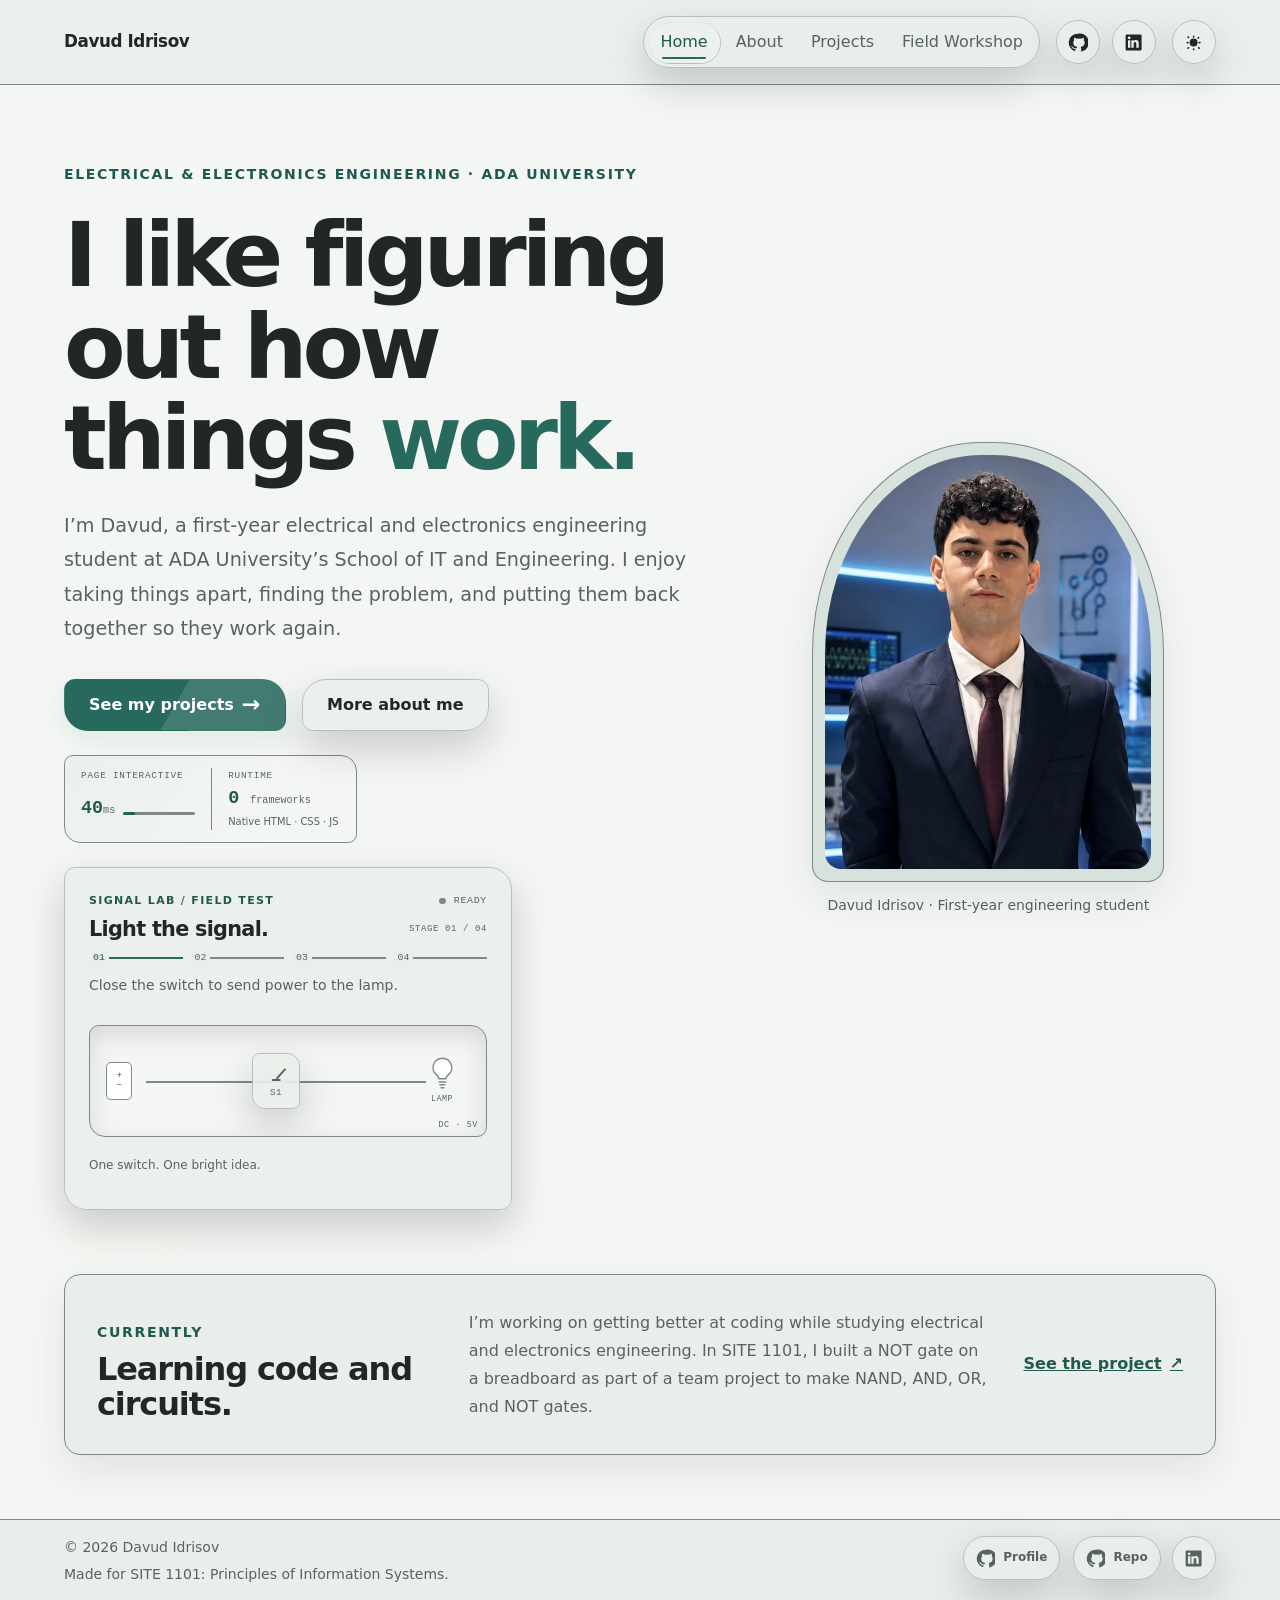
==== commit 6f13c37d: "Restore portfolio with glass and easter eggs Co-authored-by: Copilot <223556219+Copilot@users.norepl" ====
--- a/index.html
+++ b/index.html
@@ -4,19 +4,16 @@
     <meta charset="utf-8">
     <meta name="viewport" content="width=device-width, initial-scale=1">
     <meta name="description" content="Davud Idrisov is a first-year electrical and electronics engineering student who enjoys repairing, building, and figuring out how things work.">
-    <meta name="theme-color" content="#081321">
+    <meta name="theme-color" content="#101a28">
     <meta property="og:type" content="website">
     <meta property="og:title" content="Davud Idrisov — Portfolio">
     <meta property="og:description" content="Davud Idrisov is a first-year electrical and electronics engineering student who enjoys repairing, building, and figuring out how things work.">
     <title>Davud Idrisov — Portfolio</title>
     <link rel="icon" href="assets/images/favicon.svg" type="image/svg+xml">
-    <link rel="preconnect" href="https://fonts.googleapis.com">
-    <link rel="preconnect" href="https://fonts.gstatic.com" crossorigin>
-    <link href="https://fonts.googleapis.com/css2?family=DM+Sans:wght@400;500;600;700&family=IBM+Plex+Mono:wght@400;500&family=Instrument+Serif&display=swap" rel="stylesheet">
     <link rel="stylesheet" href="assets/css/base.css">
     <link rel="stylesheet" href="assets/css/layout.css">
     <link rel="stylesheet" href="assets/css/home.css">
-    <link rel="stylesheet" href="assets/css/effects.css">
+    <link rel="stylesheet" href="assets/css/glass.css">
     <script src="assets/js/site.js" defer></script>
     <script src="assets/js/nav.js" defer></script>
     <script src="assets/js/theme.js" defer></script>
@@ -26,7 +23,6 @@
     <script src="assets/js/glass-controls.js" defer></script>
   </head>
   <body>
-    <!-- Unlisted route: secret.html. -->
     <header class="site-header">
       <a class="site-header__brand" href="index.html">Davud Idrisov</a>
       <button class="menu-toggle" type="button" aria-expanded="false" aria-controls="primary-navigation" aria-label="Open navigation">
@@ -56,7 +52,6 @@
       <section class="home-hero" aria-labelledby="home-title">
         <div class="home-hero__content" data-reveal>
           <p class="eyebrow">Electrical &amp; electronics engineering · ADA University</p>
-          <p class="home-greeting" data-greeting></p>
           <h1 id="home-title">I like figuring out how things <span>work.</span></h1>
           <p class="home-hero__intro">
             I’m Davud, a first-year electrical and electronics engineering student at ADA
@@ -64,7 +59,7 @@
             the problem, and putting them back together so they work again.
           </p>
           <div class="page-actions">
-            <a class="button button--magnetic" href="projects.html">See my projects <span class="button__arrow" aria-hidden="true">→</span></a>
+            <a class="button" href="projects.html">See my projects <span class="button__arrow" aria-hidden="true">→</span></a>
             <a class="button button--quiet" href="about.html">More about me</a>
           </div>
           <div class="home-vitals" aria-label="Built for speed">
@@ -80,17 +75,21 @@
               <span class="home-vitals__note">Native HTML · CSS · JS</span>
             </div>
           </div>
-          <section class="circuit-toy" id="signal-lab" aria-labelledby="circuit-toy-title">
+          <section class="circuit-toy" aria-labelledby="circuit-toy-title">
             <div class="circuit-toy__heading">
               <p class="eyebrow">Signal lab <span aria-hidden="true">/</span> field test</p>
               <span class="circuit-toy__status" data-circuit-status aria-live="polite">READY</span>
-              <button class="circuit-toy__sound" type="button" data-circuit-sound aria-pressed="false">Sound off</button>
             </div>
             <div class="circuit-toy__title-row">
               <h2 id="circuit-toy-title">Light the signal.</h2>
-              <span class="circuit-toy__stage-count" data-circuit-stage-count>STAGE 01 / 06</span>
+              <span class="circuit-toy__stage-count" data-circuit-stage-count>STAGE 01 / 03</span>
             </div>
-            <ol class="circuit-toy__progress" data-circuit-progress aria-label="Circuit challenge progress"></ol>
+            <ol class="circuit-toy__progress" data-circuit-progress aria-label="Circuit challenge progress">
+              <li class="is-current" aria-current="step"><span>01</span></li>
+              <li><span>02</span></li>
+              <li><span>03</span></li>
+              <li><span>04</span></li>
+            </ol>
             <p class="circuit-toy__instruction" data-circuit-instruction>Close the switch to send power to the lamp.</p>
             <div class="circuit-toy__timer" data-circuit-timer-wrap hidden>
               <span>TIME LEFT</span>
@@ -101,44 +100,19 @@
               <div class="circuit-toy__source" aria-hidden="true"><span>+</span><span>−</span></div>
               <span class="circuit-toy__wire circuit-toy__wire--top" aria-hidden="true"></span>
               <div class="circuit-toy__controls" data-circuit-controls role="group" aria-label="Circuit switches"></div>
-              <button class="circuit-toy__lamp" type="button" data-circuit-lamp aria-label="Lamp off" title="Try clicking the lamp">
+              <div class="circuit-toy__lamp" data-circuit-lamp aria-label="Lamp off">
                 <svg viewBox="0 0 40 48" aria-hidden="true">
                   <path d="M20 3a13 13 0 0 0-8 23.2c1.7 1.4 2.8 3.2 3.1 5.3h9.8c.3-2.1 1.4-3.9 3.1-5.3A13 13 0 0 0 20 3Z" />
                   <path d="M15.5 36h9m-8 4h7m-5.5 4h4" />
                 </svg>
                 <span>LAMP</span>
-              </button>
+              </div>
               <span class="circuit-toy__board-label">DC · 5V</span>
             </div>
-            <section class="circuit-toy__truth" data-circuit-truth hidden aria-label="Live truth table" aria-live="polite"></section>
             <div class="circuit-toy__footer">
               <p class="circuit-toy__hint" data-circuit-hint aria-live="polite">One switch. One bright idea.</p>
-              <button class="circuit-toy__reset" type="button" data-circuit-reset hidden>Reset lamp</button>
               <button class="circuit-toy__next" type="button" data-circuit-next hidden>Next stage <span aria-hidden="true">→</span></button>
             </div>
-            <details class="circuit-fault">
-              <summary>Open the fault-finding bench</summary>
-              <div class="circuit-fault__body">
-                <p>Use the virtual multimeter to diagnose one hidden fault before making a repair call.</p>
-                <button class="button button--quiet" type="button" data-fault-start>Insert a fault</button>
-                <div class="circuit-fault__meter" data-fault-panel hidden>
-                  <div class="circuit-fault__checks" role="group" aria-label="Multimeter tests">
-                    <button class="button button--quiet" type="button" data-meter-check="continuity">Check continuity</button>
-                    <button class="button button--quiet" type="button" data-meter-check="voltage">Measure lamp</button>
-                    <button class="button button--quiet" type="button" data-meter-check="polarity">Check polarity</button>
-                  </div>
-                  <p class="circuit-fault__reading" data-fault-reading aria-live="polite">Select a meter test.</p>
-                  <label for="fault-diagnosis">Diagnosis</label>
-                  <select id="fault-diagnosis" data-fault-diagnosis>
-                    <option value="">Choose a fault…</option>
-                    <option value="open">Open circuit</option>
-                    <option value="bulb">Dead bulb</option>
-                    <option value="reversed">Reversed LED</option>
-                  </select>
-                  <button class="button" type="button" data-fault-submit>Submit diagnosis</button>
-                </div>
-              </div>
-            </details>
           </section>
         </div>
         <figure class="home-portrait" data-reveal>
--- a/assets/css/base.css
+++ b/assets/css/base.css
@@ -1,164 +1,43 @@
 :root {
   color-scheme: dark;
 
-  --color-page: #081321;
-  --color-surface: #111f30;
-  --color-surface-raised: #1a2b3f;
-  --color-text: #f3f7fc;
-  --color-text-muted: #bdc9d8;
-  --color-accent: #52c9ee;
-  --color-accent-strong: #91e5ff;
-  --color-signal: #f2b866;
-  --color-green: #18374a;
-  --color-border: rgb(177 204 228 / 30%);
-  --color-focus: #8de2ff;
-  --color-on-accent: #071824;
-  --color-on-signal: #281a08;
-  --color-white: #ffffff;
-
-  --rgb-accent: 82 201 238;
-  --rgb-board: 24 55 74;
-  --rgb-ink: 5 12 22;
-  --rgb-amber: 242 184 102;
-  --rgb-black: 0 0 0;
-  --rgb-white: 255 255 255;
-  --rgb-haze: 179 215 239;
-  --rgb-border: 177 204 228;
-
-  --color-ambient-blue: rgb(41 145 255 / 25%);
-  --color-ambient-teal: rgb(35 206 205 / 19%);
-  --color-ambient-cyan: rgb(69 186 255 / 15%);
-  --color-ambient-amber: rgb(244 169 80 / 12%);
-  --color-grid: rgb(183 217 239 / 3.5%);
-  --color-glass-highlight: rgb(255 255 255 / 14%);
-  --color-section-trace: rgb(var(--rgb-accent) / 46%);
-  --color-accent-wash-subtle: rgb(var(--rgb-accent) / 3%);
-  --color-accent-wash-soft: rgb(var(--rgb-accent) / 5%);
-  --color-accent-grid: rgb(var(--rgb-accent) / 7%);
-  --color-accent-wash: rgb(var(--rgb-accent) / 8%);
-  --color-accent-glow: rgb(var(--rgb-accent) / 13%);
-  --color-accent-spotlight: rgb(var(--rgb-accent) / 18%);
-  --color-accent-halo: rgb(var(--rgb-accent) / 28%);
-  --color-board-haze: rgb(var(--rgb-board) / 22%);
-  --color-ink-overlay: rgb(var(--rgb-ink) / 82%);
-  --color-glass-nav: color-mix(in srgb, var(--color-page) 76%, transparent);
-  --color-glass-border: color-mix(in srgb, var(--color-border) 72%, transparent);
-  --color-glass-surface: color-mix(in srgb, var(--color-surface) 72%, transparent);
-  --color-glass-surface-raised: color-mix(in srgb, var(--color-surface-raised) 72%, transparent);
-  --color-glass-accent-border: color-mix(in srgb, var(--color-accent) 48%, var(--color-border));
-  --color-glass-hover-border: color-mix(in srgb, var(--color-accent) 72%, var(--color-border));
-  --color-glass-focus-border: color-mix(in srgb, var(--color-accent) 65%, var(--color-border));
-  --color-button-border: color-mix(in srgb, var(--color-accent) 72%, var(--color-white));
-  --color-button-sheen: rgb(var(--rgb-white) / 32%);
-  --color-image-sheen: rgb(var(--rgb-white) / 20%);
-  --color-signal-surface: color-mix(in srgb, var(--color-signal) 14%, var(--color-surface));
-  --color-button-quiet-surface: color-mix(in srgb, var(--color-surface-raised) 76%, transparent);
-  --color-button-tracking: rgb(255 255 255 / 24%);
-  --color-button-ripple: rgb(255 255 255 / 34%);
-
-  --font-body: "DM Sans", "Segoe UI Variable", "Segoe UI", "Helvetica Neue", Arial, sans-serif;
-  --font-display: "Instrument Serif", "Iowan Old Style", "Palatino Linotype", Georgia, serif;
-  --font-mono: "IBM Plex Mono", "Cascadia Code", "SFMono-Regular", Consolas, monospace;
+  --color-page: #1e2021;
+  --color-surface: #25292a;
+  --color-surface-raised: #2d3233;
+  --color-text: #edf0ed;
+  --color-text-muted: #b8c2be;
+  --color-accent: #83b7aa;
+  --color-accent-strong: #a0cfc2;
+  --color-green: #394b44;
+  --color-border: #757d7b;
+  --color-focus: #a9d8cb;
+  --color-on-accent: #14221e;
+
+  --font-body: system-ui, "Segoe UI", "Helvetica Neue", Arial, sans-serif;
+  --font-display: var(--font-body);
+  --font-mono: "Cascadia Code", "SFMono-Regular", Consolas, monospace;
   --text-2xs: 0.6875rem;
   --text-xs: 0.75rem;
   --text-sm: 0.875rem;
   --text-base: 1rem;
   --text-lg: 1.25rem;
   --text-2xl: clamp(1.75rem, 4vw, 2.5rem);
-  --text-xl: clamp(3rem, 8vw, 6.5rem);
-  --line-height-heading: 1.02;
+  --text-xl: clamp(2.5rem, 8vw, 5rem);
   --line-height-body: 1.65;
 
-  --space-unit: 0.5rem;
-  --space-1: calc(var(--space-unit) * 0.5);
-  --space-2: var(--space-unit);
-  --space-3: calc(var(--space-unit) * 1.5);
-  --space-4: calc(var(--space-unit) * 2);
-  --space-5: calc(var(--space-unit) * 2.5);
-  --space-6: calc(var(--space-unit) * 3);
-  --space-8: calc(var(--space-unit) * 4);
-  --space-10: calc(var(--space-unit) * 5);
-  --space-12: calc(var(--space-unit) * 6);
-  --space-16: calc(var(--space-unit) * 8);
+  --space-1: 0.25rem;
+  --space-2: 0.5rem;
+  --space-3: 0.75rem;
+  --space-4: 1rem;
+  --space-6: 1.5rem;
+  --space-8: 2rem;
+  --space-12: 3rem;
+  --space-16: 4rem;
 
   --radius-sm: 0.5rem;
   --radius-md: 1rem;
-  --radius-lg: 1.5rem;
-  --radius-xs: 0.3rem;
-  --radius-micro: 2px;
-  --radius-circle: 50%;
-  --radius-square: 0;
-  --radius-marker: 25%;
-  --radius-vitals: 0.55rem 1rem 0.55rem 1rem;
-  --radius-board: 0.6rem 1rem 0.6rem 1rem;
-  --radius-switch: 0.45rem 0.8rem 0.45rem 0.8rem;
-  --radius-portrait: 48% 48% var(--radius-md) var(--radius-md);
-  --radius-circuit: 0.7rem 1.4rem 0.7rem 1.4rem;
   --radius-pill: 999px;
-  --blur-glass: 12px;
-  --blur-nav: 16px;
-  --blur-toast: 18px;
-  --blur-lightbox: 4px;
-  --blur-ambient: clamp(4rem, 10vw, 9rem);
-  --grid-size: 4rem;
-  --grain-opacity: 0.04;
-  --shadow-card: 0 1rem 2.5rem rgb(0 0 0 / 28%);
-  --shadow-circuit: 0 1.25rem 3rem rgb(0 0 0 / 22%), inset 0 1px rgb(255 255 255 / 7%);
-  --shadow-inset: inset 0 0.5rem 1.5rem rgb(0 0 0 / 16%);
-  --shadow-map-inset: inset 0 0 2.5rem rgb(0 0 0 / 18%);
-  --shadow-tile: 0 0.3rem 0.7rem rgb(0 0 0 / 22%);
-  --shadow-player: 0 0 0 3px rgb(var(--rgb-accent) / 28%), 0 0.35rem 0.9rem rgb(0 0 0 / 28%);
-  --shadow-control: inset 0 1px rgb(255 255 255 / 14%), 0 0.35rem 0.9rem rgb(0 0 0 / 10%);
-  --shadow-glow: 0 0 0.65rem var(--color-signal);
-  --shadow-indicator: 0 0 0.5rem var(--color-accent);
-  --shadow-wire: 0 0 0.75rem 2px var(--color-accent);
-  --shadow-status: 0 0 0.55rem color-mix(in srgb, var(--color-signal) 75%, transparent);
-  --shadow-page-glow: 0 0 3rem color-mix(in srgb, var(--color-accent) 12%, transparent);
-  --shadow-toast:
-    inset 0 1px rgb(255 255 255 / 20%),
-    0 0.7rem 2rem rgb(0 0 0 / 24%),
-    0 0 1.5rem color-mix(in srgb, var(--color-accent) 22%, transparent);
-  --shadow-voltage:
-    var(--shadow-card),
-    0 0 1.75rem color-mix(in srgb, var(--color-signal) 24%, transparent);
-  --shadow-project-hover:
-    var(--shadow-card),
-    0 0.7rem 1.8rem color-mix(in srgb, var(--color-accent) 10%, transparent);
-  --shadow-hover-control:
-    inset 0 1px var(--color-glass-highlight),
-    0 0.5rem 1rem rgb(0 0 0 / 12%);
-  --shadow-hover-switch:
-    inset 0 1px rgb(255 255 255 / 20%),
-    0 0 1rem color-mix(in srgb, var(--color-accent) 16%, transparent);
-  --shadow-glass-hover:
-    inset 0 1px rgb(255 255 255 / 34%),
-    inset 0 -2px rgb(0 0 0 / 18%),
-    0 0.75rem 1.8rem rgb(0 0 0 / 22%);
-  --shadow-glass:
-    inset 0 1px rgb(255 255 255 / 18%),
-    inset 0 -2px rgb(0 0 0 / 12%),
-    0 0.5rem 1.5rem rgb(0 0 0 / 22%);
-  --shadow-inset-glass: inset 0 1px var(--color-glass-highlight);
-  --shadow-button-hover:
-    inset 0 1px rgb(255 255 255 / 48%),
-    0 0.75rem 1.8rem rgb(0 0 0 / 19%);
-  --shadow-control-base:
-    inset 0 1px var(--color-glass-highlight),
-    0 0.35rem 0.9rem rgb(0 0 0 / 10%);
-  --shadow-accent-hover: 0 0.4rem 1rem rgb(var(--rgb-accent) / 25%);
-  --motion-ripple: 650ms;
-  --motion-release: 520ms;
-  --motion-smoke: 1.4s;
-  --motion-scope-scroll: 8s;
-  --motion-easing: cubic-bezier(0.16, 1, 0.3, 1);
-  --motion-quick: 400ms;
-  --motion-standard: 550ms;
-  --motion-slow: 700ms;
-  --motion-signal-arrive: 400ms;
-  --motion-drift: 48s;
-  --motion-orbit: 10s;
-  --motion-pulse: 2.4s;
-  --motion-signal: 1.1s;
+  --shadow-card: 0 1rem 2.5rem rgb(0 0 0 / 20%);
 
   font-family: var(--font-body);
   font-size: 100%;
@@ -172,58 +51,36 @@
 :root[data-theme="light"] {
   color-scheme: light;
 
-  --color-page: #edf4f8;
-  --color-surface: #e1ebf2;
-  --color-surface-raised: #f8fbfd;
-  --color-text: #142330;
-  --color-text-muted: #42586a;
-  --color-accent: #006b90;
-  --color-accent-strong: #075977;
-  --color-signal: #89510c;
-  --color-green: #d4e5ed;
-  --color-border: rgb(39 71 94 / 36%);
-  --rgb-accent: 0 107 144;
-  --rgb-board: 212 229 237;
-  --rgb-border: 39 71 94;
-  --color-focus: #075f83;
+  --color-page: #f4f6f3;
+  --color-surface: #e9eeea;
+  --color-surface-raised: #ffffff;
+  --color-text: #202725;
+  --color-text-muted: #56635f;
+  --color-accent: #28695d;
+  --color-accent-strong: #20594f;
+  --color-green: #d8e2dc;
+  --color-border: #7f8a84;
+  --color-focus: #20594f;
   --color-on-accent: #ffffff;
-  --color-on-signal: #ffffff;
-  --color-button-sheen: rgb(255 255 255 / 10%);
-  --color-ambient-blue: rgb(31 148 216 / 13%);
-  --color-ambient-teal: rgb(24 171 157 / 10%);
-  --color-ambient-cyan: rgb(56 154 219 / 9%);
-  --color-ambient-amber: rgb(222 151 59 / 8%);
-  --color-grid: rgb(31 76 101 / 4%);
-  --shadow-card: 0 1rem 2.5rem rgb(20 46 64 / 12%);
+  --shadow-card: 0 1rem 2.5rem rgb(32 39 37 / 9%);
 }
 
 @media (prefers-color-scheme: light) {
   :root:not([data-theme]) {
     color-scheme: light;
 
-    --color-page: #edf4f8;
-    --color-surface: #e1ebf2;
-    --color-surface-raised: #f8fbfd;
-    --color-text: #142330;
-    --color-text-muted: #42586a;
-    --color-accent: #006b90;
-    --color-accent-strong: #075977;
-    --color-signal: #89510c;
-    --color-green: #d4e5ed;
-    --color-border: rgb(39 71 94 / 36%);
-    --rgb-accent: 0 107 144;
-    --rgb-board: 212 229 237;
-    --rgb-border: 39 71 94;
-    --color-focus: #075f83;
+    --color-page: #f4f6f3;
+    --color-surface: #e9eeea;
+    --color-surface-raised: #ffffff;
+    --color-text: #202725;
+    --color-text-muted: #56635f;
+    --color-accent: #28695d;
+    --color-accent-strong: #20594f;
+    --color-green: #d8e2dc;
+    --color-border: #7f8a84;
     --color-on-accent: #ffffff;
-    --color-on-signal: #ffffff;
-    --color-button-sheen: rgb(255 255 255 / 10%);
-    --color-ambient-blue: rgb(31 148 216 / 13%);
-    --color-ambient-teal: rgb(24 171 157 / 10%);
-    --color-ambient-cyan: rgb(56 154 219 / 9%);
-    --color-ambient-amber: rgb(222 151 59 / 8%);
-    --color-grid: rgb(31 76 101 / 4%);
-    --shadow-card: 0 1rem 2.5rem rgb(20 46 64 / 12%);
+    --color-focus: #20594f;
+    --shadow-card: 0 1rem 2.5rem rgb(32 39 37 / 9%);
   }
 }
 
@@ -234,16 +91,10 @@
 }
 
 body {
-  position: relative;
-  isolation: isolate;
   min-width: 18rem;
   min-height: 100vh;
   margin: 0;
-  background-color: var(--color-page);
-  background-image:
-    linear-gradient(var(--color-grid) 1px, transparent 1px),
-    linear-gradient(90deg, var(--color-grid) 1px, transparent 1px);
-  background-size: var(--grid-size) var(--grid-size);
+  background: var(--color-page);
   color: var(--color-text);
 }
 
@@ -275,7 +126,7 @@
 h2,
 h3 {
   font-family: var(--font-display);
-  line-height: var(--line-height-heading);
+  line-height: 1.1;
   letter-spacing: -0.035em;
 }
 
@@ -286,32 +137,6 @@
   font-weight: 600;
 }
 
-.eyebrow,
-.home-vitals__label,
-.home-vitals__metric strong,
-.circuit-toy__status,
-.circuit-toy__stage-count,
-.circuit-toy__timer,
-.circuit-toy__switch-label,
-.circuit-toy__board-label,
-.project-card__number,
-.project-card__status,
-.project-card__tools-label,
-.education-card__label,
-.skill-level,
-.timeline-entry__when,
-.language-level,
-.interest-card__number,
-.workshop__score-label,
-.achievement-panel__heading > span {
-  font-family: var(--font-mono);
-}
-
-.eyebrow {
-  font-size: var(--text-xs);
-  letter-spacing: 0.1em;
-}
-
 .page-actions {
   display: flex;
   flex-wrap: wrap;
@@ -320,98 +145,27 @@
 }
 
 .button {
-  position: relative;
-  isolation: isolate;
-  overflow: hidden;
   display: inline-flex;
   min-height: 3rem;
   align-items: center;
   justify-content: center;
   padding: var(--space-3) var(--space-6);
   border: 1px solid var(--color-accent);
-  border: 1px solid var(--color-button-border);
   border-radius: var(--radius-pill);
-  background: linear-gradient(135deg, var(--color-accent-strong), var(--color-accent));
+  background: var(--color-accent);
   color: var(--color-on-accent);
   font-weight: 700;
   text-decoration: none;
   transition:
-    border-color var(--motion-quick) var(--motion-easing),
-    box-shadow var(--motion-quick) var(--motion-easing),
-    transform var(--motion-quick) var(--motion-easing);
-  box-shadow: var(--shadow-glass);
-  -webkit-backdrop-filter: blur(var(--blur-glass)) saturate(140%);
-  backdrop-filter: blur(var(--blur-glass)) saturate(140%);
-  cursor: pointer;
-}
-
-.button::before {
-  position: absolute;
-  z-index: 0;
-  inset: 0;
-  background: linear-gradient(
-    110deg,
-    transparent 20%,
-    var(--color-button-sheen) 48%,
-    transparent 72%
-  );
-  content: "";
-  pointer-events: none;
-  transform: translateX(-130%) skewX(-18deg);
-  transition: transform var(--motion-standard) var(--motion-easing);
-}
-
-.button > * {
-  position: relative;
-  z-index: 1;
+    background-color 160ms ease,
+    border-color 160ms ease,
+    transform 160ms ease;
 }
 
 .button:hover {
+  background: var(--color-accent-strong);
   border-color: var(--color-accent-strong);
   transform: translateY(-2px);
-  box-shadow: var(--shadow-button-hover);
-}
-
-.button--primary {
-  border-color: var(--color-glass-accent-border);
-  background:
-    linear-gradient(135deg, var(--color-glass-highlight), transparent 58%),
-    linear-gradient(135deg, var(--color-accent-strong), var(--color-accent));
-  color: var(--color-on-accent);
-}
-
-.button--secondary {
-  border-color: var(--color-glass-border);
-  background:
-    linear-gradient(135deg, var(--color-glass-highlight), transparent 62%),
-    var(--color-glass-surface-raised);
-  color: var(--color-text);
-}
-
-.button--secondary:hover {
-  border-color: var(--color-glass-hover-border);
-  background: var(--color-glass-surface-raised);
-  color: var(--color-text);
-}
-
-.button:hover::before,
-.button:focus-visible::before {
-  transform: translateX(130%) skewX(-18deg);
-}
-
-.button:active {
-  transform: translateY(0) scale(0.98);
-}
-
-.button[aria-disabled="true"],
-.button:disabled {
-  opacity: 0.56;
-  pointer-events: none;
-}
-
-.button--magnetic {
-  --magnetic-x: 0px;
-  --magnetic-y: 0px;
 }
 
 .button__arrow {
@@ -419,7 +173,7 @@
   font-size: 1.4em;
   font-weight: 800;
   line-height: 0.7;
-  transition: transform var(--motion-quick) var(--motion-easing);
+  transition: transform 160ms ease;
 }
 
 .button:hover .button__arrow {
@@ -427,158 +181,14 @@
 }
 
 .button--quiet {
-  border-color: var(--color-border);
-  background: var(--color-surface-raised);
-  background: var(--color-button-quiet-surface);
-  color: var(--color-text);
-  box-shadow: var(--shadow-glass);
+  background: transparent;
+  color: var(--color-text);
 }
 
 .button--quiet:hover {
   border-color: var(--color-accent);
   background: var(--color-surface-raised);
   color: var(--color-text);
-}
-
-.button--ghost {
-  border-color: transparent;
-  background: transparent;
-  color: var(--color-text-muted);
-  box-shadow: none;
-  -webkit-backdrop-filter: none;
-  backdrop-filter: none;
-}
-
-.button--ghost:hover {
-  border-color: var(--color-border);
-  background: var(--color-glass-surface);
-  color: var(--color-text);
-  box-shadow: var(--shadow-inset-glass);
-}
-
-.glass-control {
-  --pointer-x: 50%;
-  --pointer-y: 50%;
-  --click-x: 50%;
-  --click-y: 50%;
-  position: relative;
-  isolation: isolate;
-  overflow: hidden;
-}
-
-.glass-control__light,
-.glass-control__ripple {
-  position: absolute;
-  z-index: 0;
-  inset: 0;
-  overflow: hidden;
-  border-radius: inherit;
-  pointer-events: none;
-}
-
-.glass-control__light {
-  background: radial-gradient(
-    circle 9rem at var(--pointer-x) var(--pointer-y),
-    var(--color-button-tracking),
-    transparent 74%
-  );
-  opacity: 0;
-  transition: opacity var(--motion-quick) var(--motion-easing);
-}
-
-.glass-control__content,
-.glass-control > svg,
-.glass-control > :not(.glass-control__light, .glass-control__ripple) {
-  position: relative;
-  z-index: 1;
-}
-
-.glass-control__content--absolute {
-  position: absolute;
-}
-
-.glass-control__ripple {
-  inset: auto;
-  top: var(--click-y);
-  left: var(--click-x);
-  width: 0.5rem;
-  height: 0.5rem;
-  background: var(--color-button-ripple);
-  opacity: 0;
-  transform: translate(-50%, -50%) scale(0);
-}
-
-.glass-control.is-rippling .glass-control__ripple {
-  animation: glass-ripple var(--motion-ripple) var(--motion-easing) forwards;
-}
-
-@keyframes glass-ripple {
-  0% {
-    opacity: 0.6;
-    transform: translate(-50%, -50%) scale(0);
-  }
-
-  100% {
-    opacity: 0;
-    transform: translate(-50%, -50%) scale(30);
-  }
-}
-
-@media (hover: hover) and (pointer: fine) {
-  .glass-control:not(:disabled):hover .glass-control__light,
-  .glass-control:not([aria-disabled="true"]):hover .glass-control__light,
-  .glass-control:focus-visible .glass-control__light {
-    opacity: 1;
-  }
-
-  .button--magnetic:hover {
-    transform: translate3d(var(--magnetic-x), calc(-2px + var(--magnetic-y)), 0);
-  }
-}
-
-.site-nav {
-  position: relative;
-}
-
-.site-nav::before {
-  position: absolute;
-  z-index: 0;
-  top: var(--nav-indicator-y, 0.25rem);
-  left: var(--nav-indicator-x, 0.25rem);
-  width: var(--nav-indicator-width, 0);
-  height: var(--nav-indicator-height, 0);
-  border: 1px solid var(--color-glass-border);
-  border-radius: var(--radius-pill);
-  background: var(--color-glass-surface-raised);
-  box-shadow: var(--shadow-inset-glass);
-  content: "";
-  opacity: 0;
-  pointer-events: none;
-  transition:
-    opacity var(--motion-quick) var(--motion-easing),
-    left var(--motion-standard) var(--motion-easing),
-    top var(--motion-standard) var(--motion-easing),
-    width var(--motion-standard) var(--motion-easing),
-    height var(--motion-standard) var(--motion-easing);
-}
-
-.site-nav__link {
-  z-index: 1;
-}
-
-.site-nav__link[aria-current="page"] {
-  background: transparent;
-}
-
-@media (hover: hover) and (pointer: fine) {
-  .site-nav:has(.site-nav__link:hover)::before,
-  .site-nav:has(.site-nav__link:focus-visible)::before {
-    opacity: 1;
-  }
-
-  .site-nav__link[aria-current="page"]::after {
-    display: none;
-  }
 }
 
 .text-link {
@@ -594,11 +204,4 @@
     animation-iteration-count: 1 !important;
     transition-duration: 0.01ms !important;
   }
-
-  .glass-control__light,
-  .glass-control.is-rippling .glass-control__ripple,
-  .site-nav::before {
-    animation: none;
-    transition: none;
-  }
-}
+}
--- a/assets/css/layout.css
+++ b/assets/css/layout.css
@@ -47,8 +47,6 @@
   border: 1px solid var(--color-border);
   border-radius: var(--radius-pill);
   background: var(--color-page);
-  -webkit-backdrop-filter: blur(var(--blur-nav)) saturate(140%);
-  backdrop-filter: blur(var(--blur-nav)) saturate(140%);
 }
 
 .site-nav__link {
@@ -57,10 +55,7 @@
   border-radius: var(--radius-pill);
   color: var(--color-text-muted);
   text-decoration: none;
-  transition:
-    color var(--motion-quick) var(--motion-easing),
-    background-color var(--motion-quick) var(--motion-easing),
-    transform var(--motion-quick) var(--motion-easing);
+  transition: color 160ms ease, background-color 160ms ease, transform 160ms ease;
 }
 
 .site-nav__link:hover,
@@ -99,17 +94,8 @@
   place-items: center;
   border: 1px solid var(--color-border);
   border-radius: var(--radius-pill);
-  background: var(--color-surface);
+  background: transparent;
   color: var(--color-text);
-  box-shadow: var(--shadow-inset-glass);
-  -webkit-backdrop-filter: blur(var(--blur-glass)) saturate(140%);
-  backdrop-filter: blur(var(--blur-glass)) saturate(140%);
-  transition:
-    border-color var(--motion-quick) var(--motion-easing),
-    color var(--motion-quick) var(--motion-easing),
-    background-color var(--motion-quick) var(--motion-easing),
-    box-shadow var(--motion-quick) var(--motion-easing),
-    transform var(--motion-quick) var(--motion-easing);
 }
 
 .icon-link,
@@ -121,10 +107,7 @@
 .theme-toggle:hover,
 .menu-toggle:hover {
   border-color: var(--color-accent);
-  background: var(--color-surface-raised);
   color: var(--color-accent-strong);
-  transform: translateY(-2px);
-  box-shadow: var(--shadow-hover-control);
 }
 
 .site-footer__social .icon-link[aria-label="Davud Idrisov on GitHub"],
@@ -170,7 +153,7 @@
   display: block;
   width: 1.1rem;
   height: 2px;
-  border-radius: var(--radius-micro);
+  border-radius: 2px;
   background: currentColor;
 }
 
@@ -211,264 +194,6 @@
   border-top: 1px solid var(--color-border);
   color: var(--color-text-muted);
   font-size: var(--text-sm);
-}
-
-.error-page {
-  display: grid;
-  min-height: 100svh;
-  align-content: center;
-  justify-items: start;
-  width: min(42rem, calc(100% - 2 * var(--space-6)));
-  margin-inline: auto;
-  padding-block: var(--space-12);
-}
-
-.error-page h1 {
-  margin: 0;
-  font-family: var(--font-display);
-  font-size: clamp(3.5rem, 11vw, 7rem);
-  letter-spacing: -0.055em;
-  line-height: var(--line-height-heading);
-}
-
-.error-page > p:not(.eyebrow) {
-  max-width: 46ch;
-  margin-block: var(--space-4) var(--space-6);
-  color: var(--color-text-muted);
-  font-size: var(--text-lg);
-}
-
-.error-page__circuit {
-  display: flex;
-  width: min(28rem, 100%);
-  align-items: center;
-  margin-bottom: var(--space-8);
-  color: var(--color-signal);
-  font-family: var(--font-mono);
-  font-size: var(--text-xs);
-}
-
-.error-page__circuit span {
-  height: 2px;
-  flex: 1;
-  background: var(--color-accent);
-  box-shadow: var(--shadow-wire);
-}
-
-.error-page__circuit i {
-  width: 0.75rem;
-  height: 0.75rem;
-  margin-inline: var(--space-2);
-  border: 2px solid currentColor;
-  border-radius: var(--radius-circle);
-}
-
-.error-page__circuit b {
-  margin-left: var(--space-3);
-}
-
-.command-palette-trigger {
-  display: inline-flex;
-  min-width: 2.75rem;
-  height: 2.75rem;
-  align-items: center;
-  justify-content: center;
-  gap: var(--space-1);
-  padding-inline: var(--space-2);
-  border: 1px solid var(--color-border);
-  border-radius: var(--radius-pill);
-  background: var(--color-glass-surface);
-  color: var(--color-text-muted);
-  cursor: pointer;
-}
-
-.command-palette-trigger:focus-visible,
-.command-palette__close:focus-visible,
-.command-palette input:focus-visible,
-.egg-dialog__close:focus-visible {
-  outline: 3px solid var(--color-focus);
-  outline-offset: 3px;
-}
-
-.egg-dialog {
-  width: min(30rem, calc(100% - var(--space-6)));
-  padding: 0;
-  border: 1px solid var(--color-glass-border);
-  border-radius: var(--radius-lg);
-  background: var(--color-surface);
-  color: var(--color-text);
-  box-shadow: var(--shadow-card);
-}
-
-.egg-dialog::backdrop {
-  background: var(--color-ink-overlay);
-  -webkit-backdrop-filter: blur(var(--blur-glass));
-  backdrop-filter: blur(var(--blur-glass));
-}
-
-.egg-dialog__content {
-  position: relative;
-  padding: var(--space-6);
-}
-
-.egg-dialog__content h2 {
-  margin: 0 2.5rem var(--space-2) 0;
-  font-family: var(--font-display);
-  font-size: var(--text-2xl);
-  line-height: var(--line-height-heading);
-}
-
-.egg-dialog__description {
-  color: var(--color-text-muted);
-}
-
-.egg-dialog__close {
-  position: absolute;
-  top: var(--space-3);
-  right: var(--space-3);
-  width: 2.5rem;
-  height: 2.5rem;
-  border: 1px solid var(--color-border);
-  border-radius: var(--radius-circle);
-  background: var(--color-glass-surface);
-  color: var(--color-text);
-  font-size: var(--text-lg);
-  cursor: pointer;
-}
-
-.resistor-quiz__form {
-  display: grid;
-  gap: var(--space-2);
-}
-
-.resistor-quiz__form label {
-  display: flex;
-  align-items: center;
-  gap: var(--space-2);
-  padding: var(--space-2);
-  border: 1px solid var(--color-border);
-  border-radius: var(--radius-sm);
-  background: var(--color-glass-surface);
-}
-
-.resistor-quiz__feedback {
-  min-height: 1.5em;
-  color: var(--color-signal);
-}
-
-.command-palette-trigger kbd {
-  padding: 0.05rem 0.25rem;
-  border: 1px solid var(--color-border);
-  border-radius: var(--radius-xs);
-  font-family: var(--font-mono);
-  font-size: var(--text-2xs);
-}
-
-@media (prefers-reduced-motion: reduce) {
-  .command-palette-trigger,
-  .command-palette__link,
-  .egg-dialog {
-    scroll-behavior: auto;
-  }
-}
-
-.command-palette {
-  width: min(36rem, calc(100% - var(--space-6)));
-  max-height: min(80vh, 38rem);
-  padding: var(--space-4);
-  border: 1px solid var(--color-glass-border);
-  border-radius: var(--radius-lg);
-  background: var(--color-surface);
-  color: var(--color-text);
-  box-shadow: var(--shadow-card);
-}
-
-.command-palette::backdrop {
-  background: var(--color-ink-overlay);
-  -webkit-backdrop-filter: blur(var(--blur-glass));
-  backdrop-filter: blur(var(--blur-glass));
-}
-
-.command-palette__header {
-  display: flex;
-  align-items: center;
-  justify-content: space-between;
-  gap: var(--space-3);
-  margin-bottom: var(--space-3);
-}
-
-.command-palette__header h2 {
-  margin: 0;
-  font-family: var(--font-display);
-  font-size: var(--text-lg);
-}
-
-.command-palette__close {
-  width: 2.5rem;
-  height: 2.5rem;
-  border: 1px solid var(--color-border);
-  border-radius: var(--radius-circle);
-  background: var(--color-glass-surface);
-  color: var(--color-text);
-  font-size: var(--text-lg);
-  cursor: pointer;
-}
-
-.command-palette input {
-  width: 100%;
-  min-height: 3rem;
-  padding: var(--space-2) var(--space-3);
-  border: 1px solid var(--color-glass-border);
-  border-radius: var(--radius-sm);
-  background: var(--color-surface-raised);
-  color: var(--color-text);
-  font: inherit;
-}
-
-.command-palette__hint,
-.command-palette__empty {
-  margin: var(--space-2) 0;
-  color: var(--color-text-muted);
-  font-size: var(--text-xs);
-}
-
-.command-palette__results {
-  display: grid;
-  gap: var(--space-1);
-  max-height: 48vh;
-  overflow: auto;
-  margin: 0;
-  padding: 0;
-  list-style: none;
-}
-
-.command-palette__link {
-  display: flex;
-  min-height: 3.25rem;
-  align-items: center;
-  justify-content: space-between;
-  gap: var(--space-3);
-  padding: var(--space-2) var(--space-3);
-  border: 1px solid transparent;
-  border-radius: var(--radius-sm);
-  color: var(--color-text);
-  text-decoration: none;
-}
-
-.command-palette__link:hover,
-.command-palette__link:focus-visible,
-.command-palette__link[aria-selected="true"] {
-  border-color: var(--color-glass-accent-border);
-  background: var(--color-glass-surface-raised);
-  color: var(--color-accent-strong);
-}
-
-.command-palette__link small {
-  color: var(--color-text-muted);
-}
-
-.command-palette [hidden] {
-  display: none;
 }
 
 .site-footer__copy {
@@ -521,7 +246,7 @@
     padding: var(--space-3) max(var(--space-6), calc((100% - 72rem) / 2));
     border: 0;
     border-bottom: 1px solid var(--color-border);
-    border-radius: var(--radius-square);
+    border-radius: 0;
     background: var(--color-surface);
     box-shadow: var(--shadow-card);
   }
@@ -541,7 +266,7 @@
     left: var(--space-3);
     width: 0.3rem;
     height: 0.3rem;
-    border-radius: var(--radius-circle);
+    border-radius: 50%;
   }
 
   .site-header__social {
--- a/assets/css/home.css
+++ b/assets/css/home.css
@@ -20,7 +20,7 @@
   max-width: 35rem;
   aspect-ratio: 1;
   border: 1px solid var(--color-border);
-  border-radius: var(--radius-circle);
+  border-radius: 50%;
   content: "";
   opacity: 0.45;
 }
@@ -35,18 +35,10 @@
   margin-bottom: var(--space-6);
 }
 
-.home-greeting {
-  margin: 0 0 var(--space-3);
-  color: var(--color-signal);
-  font-family: var(--font-mono);
-  font-size: var(--text-xs);
-  letter-spacing: 0.06em;
-}
-
 .home-hero h1 {
   max-width: 11ch;
   margin-block: 0 var(--space-6);
-  font-family: var(--font-display);
+  font-family: var(--font-body);
   font-size: clamp(3rem, 7vw, 5.8rem);
   font-weight: 600;
   letter-spacing: -0.055em;
@@ -72,6 +64,27 @@
 
 .home-hero .button {
   gap: var(--space-2);
+}
+
+.home-hero .button:not(.button--quiet) {
+  border-color: transparent;
+  border-radius: 0.7rem 1.5rem 0.7rem 1.5rem;
+  background:
+    linear-gradient(120deg, transparent 0 50%, rgb(255 255 255 / 12%) 50% 100%),
+    var(--color-accent);
+  box-shadow: 0 0.5rem 1.5rem rgb(131 183 170 / 18%);
+}
+
+.home-hero .button:not(.button--quiet):hover {
+  box-shadow: 0 0.7rem 1.8rem rgb(131 183 170 / 30%);
+}
+
+.home-hero .button--quiet {
+  border-radius: 1.5rem 0.7rem 1.5rem 0.7rem;
+}
+
+.home-hero .button--quiet:hover {
+  transform: translateY(-2px);
 }
 
 .home-vitals {
@@ -81,8 +94,8 @@
   margin-top: var(--space-6);
   padding: var(--space-3) var(--space-4);
   border: 1px solid var(--color-border);
-  border-radius: var(--radius-vitals);
-  background: linear-gradient(120deg, var(--color-accent-wash), transparent 75%);
+  border-radius: 0.55rem 1rem 0.55rem 1rem;
+  background: linear-gradient(120deg, rgb(131 183 170 / 8%), transparent 75%);
 }
 
 .home-vitals__metric {
@@ -130,8 +143,8 @@
   height: 100%;
   border-radius: inherit;
   background: linear-gradient(90deg, var(--color-accent), var(--color-accent-strong));
-  box-shadow: var(--shadow-indicator);
-  transition: width var(--motion-standard) var(--motion-easing);
+  box-shadow: 0 0 0.5rem var(--color-accent);
+  transition: width 500ms cubic-bezier(0.2, 0.7, 0.2, 1);
 }
 
 .home-vitals__note {
@@ -150,12 +163,14 @@
   max-width: 28rem;
   margin-top: var(--space-6);
   padding: clamp(var(--space-4), 3vw, var(--space-6));
-  border: 1px solid var(--color-glass-accent-border);
-  border-radius: var(--radius-circuit);
+  border: 1px solid color-mix(in srgb, var(--color-accent) 48%, var(--color-border));
+  border-radius: 0.7rem 1.4rem 0.7rem 1.4rem;
   background:
-    radial-gradient(ellipse at 100% 0%, var(--color-accent-glow), transparent 55%),
+    radial-gradient(ellipse at 100% 0%, rgb(131 183 170 / 13%), transparent 55%),
     linear-gradient(145deg, var(--color-surface-raised), var(--color-surface));
-  box-shadow: var(--shadow-circuit);
+  box-shadow:
+    0 1.25rem 3rem rgb(0 0 0 / 16%),
+    inset 0 1px rgb(255 255 255 / 5%);
 }
 
 .circuit-toy__heading,
@@ -193,19 +208,19 @@
 .circuit-toy__status::before {
   width: 0.42rem;
   height: 0.42rem;
-  border-radius: var(--radius-circle);
+  border-radius: 50%;
   background: var(--color-border);
   content: "";
 }
 
 .circuit-toy__board.is-powered ~ .circuit-toy__footer,
 .circuit-toy.is-complete .circuit-toy__status {
-  color: var(--color-signal);
+  color: var(--color-accent-strong);
 }
 
 .circuit-toy.is-complete .circuit-toy__status::before {
-  background: var(--color-signal);
-  box-shadow: var(--shadow-glow);
+  background: var(--color-accent);
+  box-shadow: 0 0 0.65rem var(--color-accent);
 }
 
 .circuit-toy__title-row {
@@ -225,7 +240,7 @@
 
 .circuit-toy__progress {
   display: grid;
-  grid-template-columns: repeat(6, minmax(0, 1fr));
+  grid-template-columns: repeat(4, 1fr);
   gap: var(--space-2);
   margin: var(--space-4) 0;
   padding: 0;
@@ -247,7 +262,7 @@
   height: 2px;
   background: var(--color-border);
   content: "";
-  transition: background-color var(--motion-quick) var(--motion-easing);
+  transition: background-color 200ms ease;
 }
 
 .circuit-toy__progress li span {
@@ -310,13 +325,13 @@
   padding: var(--space-4);
   overflow: hidden;
   border: 1px solid var(--color-border);
-  border-radius: var(--radius-board);
+  border-radius: 0.6rem 1rem 0.6rem 1rem;
   background-color: var(--color-page);
   background-image:
-    linear-gradient(90deg, transparent 49%, var(--color-accent-grid) 50%, transparent 51%),
-    linear-gradient(transparent 49%, var(--color-accent-grid) 50%, transparent 51%);
+    linear-gradient(90deg, transparent 49%, rgb(131 183 170 / 7%) 50%, transparent 51%),
+    linear-gradient(transparent 49%, rgb(131 183 170 / 7%) 50%, transparent 51%);
   background-size: 1rem 1rem;
-  box-shadow: var(--shadow-inset);
+  box-shadow: inset 0 0.5rem 1.5rem rgb(0 0 0 / 12%);
 }
 
 .circuit-toy__source {
@@ -327,7 +342,7 @@
   align-content: center;
   justify-items: center;
   border: 1px solid var(--color-border);
-  border-radius: var(--radius-xs);
+  border-radius: 0.3rem;
   background: var(--color-surface-raised);
   color: var(--color-text-muted);
   font-family: var(--font-mono);
@@ -341,9 +356,7 @@
   left: 3.5rem;
   height: 2px;
   background: var(--color-border);
-  transition:
-    background-color var(--motion-quick) var(--motion-easing),
-    box-shadow var(--motion-quick) var(--motion-easing);
+  transition: background-color 220ms ease, box-shadow 220ms ease;
 }
 
 .circuit-toy__wire--top {
@@ -356,9 +369,9 @@
   left: 0;
   width: 0.4rem;
   height: 0.4rem;
-  border-radius: var(--radius-circle);
+  border-radius: 50%;
   background: var(--color-accent-strong);
-  box-shadow: var(--shadow-wire);
+  box-shadow: 0 0 0.75rem 2px var(--color-accent);
   content: "";
   opacity: 0;
   transform: translate(-50%, -50%);
@@ -366,7 +379,7 @@
 
 .circuit-toy__board.is-running .circuit-toy__wire--top::after {
   opacity: 1;
-  animation: signal-travel var(--motion-signal) linear infinite;
+  animation: signal-travel 1.1s linear infinite;
 }
 
 @keyframes signal-travel {
@@ -389,16 +402,16 @@
   gap: var(--space-1);
   padding: var(--space-2);
   border: 1px solid var(--color-border);
-  border-radius: var(--radius-switch);
+  border-radius: 0.45rem 0.8rem 0.45rem 0.8rem;
   background: var(--color-surface);
   color: var(--color-text-muted);
   font: inherit;
   cursor: pointer;
   transition:
-    border-color var(--motion-quick) var(--motion-easing),
-    background-color var(--motion-quick) var(--motion-easing),
-    color var(--motion-quick) var(--motion-easing),
-    transform var(--motion-quick) var(--motion-easing);
+    border-color 180ms ease,
+    background-color 180ms ease,
+    color 180ms ease,
+    transform 180ms ease;
 }
 
 .circuit-toy__switch-button:hover {
@@ -429,9 +442,7 @@
   background: var(--color-text-muted);
   content: "";
   transform-origin: bottom center;
-  transition:
-    background-color var(--motion-quick) var(--motion-easing),
-    transform var(--motion-quick) var(--motion-easing);
+  transition: background-color 180ms ease, transform 180ms ease;
 }
 
 .circuit-toy__switch-lever::before {
@@ -453,18 +464,18 @@
 }
 
 .circuit-toy__switch-button.is-closed {
-  border-color: var(--color-signal);
-  background: var(--color-signal-surface);
-  color: var(--color-signal);
+  border-color: var(--color-accent);
+  background: color-mix(in srgb, var(--color-accent) 12%, var(--color-surface));
+  color: var(--color-accent-strong);
 }
 
 .circuit-toy__switch-button.is-closed .circuit-toy__switch-lever::before {
-  background: var(--color-signal);
+  background: var(--color-accent-strong);
   transform: translateX(-50%) rotate(-42deg);
 }
 
 .circuit-toy__switch-button.is-closed .circuit-toy__switch-lever::after {
-  background: var(--color-signal);
+  background: var(--color-accent-strong);
 }
 
 .circuit-toy__lamp {
@@ -476,13 +487,7 @@
   font-family: var(--font-mono);
   font-size: 0.52rem;
   letter-spacing: 0.06em;
-  padding: 0;
-  border: 0;
-  background: transparent;
-  cursor: pointer;
-  transition:
-    color var(--motion-quick) var(--motion-easing),
-    filter var(--motion-quick) var(--motion-easing);
+  transition: color 220ms ease, filter 220ms ease;
 }
 
 .circuit-toy__lamp svg {
@@ -492,173 +497,22 @@
   stroke-linecap: round;
   stroke-linejoin: round;
   stroke-width: 2;
-  transition:
-    fill var(--motion-quick) var(--motion-easing),
-    stroke var(--motion-quick) var(--motion-easing);
+  transition: fill 220ms ease, stroke 220ms ease;
 }
 
 .circuit-toy__lamp.is-lit {
-  color: var(--color-signal);
-  filter: drop-shadow(0 0 0.6rem var(--color-signal));
+  color: var(--color-accent-strong);
+  filter: drop-shadow(0 0 0.6rem var(--color-accent));
 }
 
 .circuit-toy__lamp.is-lit svg {
-  fill: var(--color-signal);
-  stroke: var(--color-signal);
-}
-
-.circuit-toy__lamp.is-burnt {
-  color: var(--color-text-muted);
-  filter: grayscale(1);
-}
-
-.circuit-toy__lamp.is-burnt svg {
-  fill: var(--color-surface-raised);
-  stroke: var(--color-text-muted);
-}
-
-.circuit-toy__sound,
-.circuit-toy__reset {
-  min-height: 2rem;
-  padding: var(--space-1) var(--space-2);
-  border: 1px solid var(--color-border);
-  border-radius: var(--radius-pill);
-  background: var(--color-glass-surface);
-  color: var(--color-text-muted);
-  font-family: var(--font-mono);
-  font-size: var(--text-2xs);
-  cursor: pointer;
-}
-
-.circuit-toy__sound[aria-pressed="true"] {
-  border-color: var(--color-signal);
-  color: var(--color-signal);
-}
-
-.circuit-toy__truth {
-  margin-top: var(--space-3);
-  padding: var(--space-3);
-  border: 1px solid var(--color-border);
-  border-radius: var(--radius-sm);
-  background: var(--color-glass-surface);
-}
-
-.circuit-toy__truth[hidden],
-.circuit-toy__gate[hidden],
-.circuit-fault__meter[hidden] {
-  display: none;
-}
-
-.circuit-toy__truth table {
-  width: 100%;
-  border-collapse: collapse;
-  font-family: var(--font-mono);
-  font-size: var(--text-xs);
-  text-align: center;
-}
-
-.circuit-toy__truth caption {
-  margin-bottom: var(--space-2);
-  color: var(--color-text-muted);
-  text-align: left;
-}
-
-.circuit-toy__truth th,
-.circuit-toy__truth td {
-  padding: var(--space-1) var(--space-2);
-  border-bottom: 1px solid var(--color-border);
-}
-
-.circuit-toy__truth tr.is-current {
-  background: var(--color-signal-surface);
-  color: var(--color-signal);
-  font-weight: 700;
-}
-
-.circuit-fault {
-  margin-top: var(--space-4);
-  border-top: 1px solid var(--color-border);
-  color: var(--color-text-muted);
-  font-size: var(--text-sm);
-}
-
-.circuit-fault summary {
-  padding-block: var(--space-3);
-  color: var(--color-accent-strong);
-  font-weight: 700;
-  cursor: pointer;
-}
-
-.circuit-fault__body {
-  display: grid;
-  gap: var(--space-3);
-  padding-bottom: var(--space-3);
-}
-
-.circuit-fault__body > p {
-  margin: 0;
-}
-
-.circuit-fault__checks {
-  display: flex;
-  flex-wrap: wrap;
-  gap: var(--space-2);
-}
-
-.circuit-fault__checks .button,
-.circuit-fault__body > .button,
-.circuit-fault__meter > .button {
-  min-height: 2.5rem;
-  padding: var(--space-2) var(--space-3);
-  font-size: var(--text-xs);
-}
-
-.circuit-fault__meter {
-  display: grid;
-  gap: var(--space-2);
-}
-
-.circuit-fault__reading {
-  min-height: 1.5em;
-  margin: 0;
-  color: var(--color-signal);
-  font-family: var(--font-mono);
-  font-size: var(--text-xs);
-}
-
-.circuit-fault select {
-  width: 100%;
-  min-height: 2.75rem;
-  padding: var(--space-2) var(--space-3);
-  border: 1px solid var(--color-border);
-  border-radius: var(--radius-sm);
-  background: var(--color-surface-raised);
-  color: var(--color-text);
-  font: inherit;
-}
-
-.circuit-smoke {
-  position: absolute;
-  z-index: 2;
-  top: 18%;
-  right: 3rem;
-  color: var(--color-text-muted);
-  font-size: var(--text-lg);
-  letter-spacing: 0.5em;
-  animation: smoke-drift var(--motion-smoke) var(--motion-easing) forwards;
-  pointer-events: none;
-}
-
-@keyframes smoke-drift {
-  to {
-    opacity: 0;
-    transform: translateY(-2rem) scale(1.6);
-  }
+  fill: var(--color-accent);
+  stroke: var(--color-accent-strong);
 }
 
 .circuit-toy__board.is-powered .circuit-toy__wire {
-  background: var(--color-signal);
-  box-shadow: var(--shadow-glow);
+  background: var(--color-accent-strong);
+  box-shadow: 0 0 0.6rem var(--color-accent);
 }
 
 .circuit-toy__board-label {
@@ -697,14 +551,12 @@
   font-size: var(--text-xs);
   font-weight: 700;
   cursor: pointer;
-  transition:
-    transform var(--motion-quick) var(--motion-easing),
-    box-shadow var(--motion-quick) var(--motion-easing);
+  transition: transform 160ms ease, box-shadow 160ms ease;
 }
 
 .circuit-toy__next:hover {
   transform: translateY(-1px);
-  box-shadow: var(--shadow-accent-hover);
+  box-shadow: 0 0.4rem 1rem rgb(131 183 170 / 25%);
 }
 
 .circuit-toy__next:focus-visible {
@@ -730,7 +582,7 @@
   aspect-ratio: 4 / 5;
   padding: var(--space-3);
   border: 1px solid var(--color-border);
-  border-radius: var(--radius-portrait);
+  border-radius: 48% 48% var(--radius-md) var(--radius-md);
   background: var(--color-green);
   box-shadow: var(--shadow-card);
 }
@@ -752,7 +604,7 @@
   display: grid;
   place-items: center;
   background:
-    radial-gradient(circle at 70% 22%, var(--color-accent-halo), transparent 25%),
+    radial-gradient(circle at 70% 22%, rgb(143 190 197 / 28%), transparent 25%),
     linear-gradient(145deg, var(--color-surface-raised), var(--color-green));
   color: var(--color-text);
   font-family: var(--font-display);
@@ -792,7 +644,7 @@
   height: 2rem;
   place-items: center;
   border: 1px solid var(--color-border);
-  border-radius: var(--radius-circle);
+  border-radius: 50%;
   color: var(--color-accent-strong);
 }
 
@@ -838,8 +690,8 @@
 
 [data-reveal] {
   transition:
-    opacity var(--motion-standard) var(--motion-easing),
-    transform var(--motion-standard) var(--motion-easing);
+    opacity 550ms ease,
+    transform 550ms ease;
 }
 
 html.reveal-ready [data-reveal] {
--- a/assets/css/glass.css
+++ b/assets/css/glass.css
@@ -0,0 +1,381 @@
+:root {
+  --glass-surface: color-mix(in srgb, var(--color-surface) 76%, transparent);
+  --glass-surface-raised: color-mix(in srgb, var(--color-surface-raised) 82%, transparent);
+  --glass-border: color-mix(in srgb, var(--color-border) 58%, white 42%);
+  --glass-highlight: rgb(255 255 255 / 18%);
+  --glass-blur: 18px;
+  --glass-shadow: 0 1rem 2.5rem rgb(0 0 0 / 18%), inset 0 1px 0 rgb(255 255 255 / 9%);
+}
+
+:root[data-theme="light"] {
+  --glass-border: color-mix(in srgb, var(--color-border) 55%, white 45%);
+  --glass-highlight: rgb(255 255 255 / 68%);
+}
+
+@media (prefers-color-scheme: light) {
+  :root:not([data-theme]) {
+    --glass-border: color-mix(in srgb, var(--color-border) 55%, white 45%);
+    --glass-highlight: rgb(255 255 255 / 68%);
+  }
+}
+
+.site-header {
+  background: var(--glass-surface);
+  -webkit-backdrop-filter: blur(var(--glass-blur)) saturate(145%);
+  backdrop-filter: blur(var(--glass-blur)) saturate(145%);
+}
+
+.site-nav {
+  position: relative;
+}
+
+.site-nav::before {
+  position: absolute;
+  top: var(--nav-indicator-y, 0);
+  left: var(--nav-indicator-x, 0);
+  width: var(--nav-indicator-width, 0);
+  height: var(--nav-indicator-height, 0);
+  border: 1px solid var(--glass-border);
+  border-radius: var(--radius-pill);
+  background: var(--glass-highlight);
+  box-shadow: inset 0 1px 0 rgb(255 255 255 / 12%);
+  content: "";
+  pointer-events: none;
+  transition:
+    top 180ms ease,
+    left 180ms ease,
+    width 180ms ease,
+    height 180ms ease;
+}
+
+.site-nav__link {
+  z-index: 1;
+}
+
+.site-nav,
+.site-nav__link[aria-current="page"],
+.icon-link,
+.theme-toggle,
+.menu-toggle,
+.button--quiet,
+.circuit-toy__switch-button,
+.circuit-toy__next,
+.workshop-controls button,
+.lightbox__close,
+.project-card__status,
+.project-card__zoom-hint {
+  background: var(--glass-surface);
+  -webkit-backdrop-filter: blur(var(--glass-blur)) saturate(145%);
+  backdrop-filter: blur(var(--glass-blur)) saturate(145%);
+}
+
+.site-nav,
+.icon-link,
+.theme-toggle,
+.menu-toggle,
+.button--quiet,
+.circuit-toy__switch-button,
+.circuit-toy__next,
+.workshop-controls button,
+.lightbox__close,
+.project-card__status,
+.project-card__zoom-hint {
+  border-color: var(--glass-border);
+  box-shadow: var(--glass-shadow);
+}
+
+.button:not(.button--quiet) {
+  background: color-mix(in srgb, var(--color-accent) 76%, transparent);
+  box-shadow: var(--glass-shadow);
+  -webkit-backdrop-filter: blur(var(--glass-blur)) saturate(145%);
+  backdrop-filter: blur(var(--glass-blur)) saturate(145%);
+}
+
+.project-card,
+.education-card,
+.skill-card,
+.score-card,
+.interest-card,
+.workshop,
+.station-panel,
+.achievement-panel,
+.circuit-toy,
+.projects-status,
+.no-script-note,
+.lightbox__panel {
+  border-color: var(--glass-border);
+  background: var(--glass-surface);
+  box-shadow: var(--glass-shadow);
+  -webkit-backdrop-filter: blur(var(--glass-blur)) saturate(135%);
+  backdrop-filter: blur(var(--glass-blur)) saturate(135%);
+}
+
+.glass-control {
+  position: relative;
+  isolation: isolate;
+  overflow: hidden;
+  transform: translate3d(var(--magnetic-x, 0), var(--magnetic-y, 0), 0);
+  transition:
+    border-color 180ms ease,
+    box-shadow 180ms ease,
+    transform 180ms ease;
+}
+
+.glass-control__light,
+.glass-control__ripple {
+  position: absolute;
+  z-index: 0;
+  pointer-events: none;
+}
+
+.glass-control__light {
+  inset: 0;
+  background: radial-gradient(
+    circle at var(--pointer-x, 50%) var(--pointer-y, 50%),
+    var(--glass-highlight),
+    transparent 68%
+  );
+  opacity: 0;
+  transition: opacity 180ms ease;
+}
+
+.glass-control__content,
+.glass-control > :not(.glass-control__light, .glass-control__ripple) {
+  position: relative;
+  z-index: 1;
+}
+
+.glass-control__content--absolute {
+  position: absolute;
+}
+
+.glass-control__ripple {
+  top: var(--click-y, 50%);
+  left: var(--click-x, 50%);
+  width: 1rem;
+  aspect-ratio: 1;
+  border: 1px solid var(--glass-highlight);
+  border-radius: 50%;
+  opacity: 0;
+  transform: translate(-50%, -50%) scale(0);
+}
+
+.glass-control.is-rippling .glass-control__ripple {
+  animation: glass-ripple 520ms ease-out;
+}
+
+.glass-control:not(:disabled):hover,
+.glass-control:not([aria-disabled="true"]):hover,
+.glass-control:focus-visible {
+  border-color: var(--color-accent);
+  box-shadow: 0 0 0 1px color-mix(in srgb, var(--color-accent) 35%, transparent), var(--glass-shadow);
+}
+
+.glass-control:not(:disabled):hover .glass-control__light,
+.glass-control:not([aria-disabled="true"]):hover .glass-control__light,
+.glass-control:focus-visible .glass-control__light {
+  opacity: 1;
+}
+
+.home-scroll {
+  border-color: var(--glass-border);
+  background: var(--glass-surface);
+  box-shadow: var(--glass-shadow);
+  -webkit-backdrop-filter: blur(var(--glass-blur)) saturate(145%);
+  backdrop-filter: blur(var(--glass-blur)) saturate(145%);
+}
+
+.voltage-toast {
+  position: fixed;
+  z-index: 10;
+  right: max(1rem, env(safe-area-inset-right));
+  bottom: max(1rem, env(safe-area-inset-bottom));
+  max-width: min(24rem, calc(100vw - 2rem));
+  margin: 0;
+  padding: 0.85rem 1.1rem;
+  border: 1px solid var(--glass-border);
+  border-radius: var(--radius-md);
+  background: var(--glass-surface-raised);
+  color: var(--color-text);
+  font-size: var(--text-sm);
+  font-weight: 650;
+  box-shadow: var(--glass-shadow);
+  opacity: 0;
+  pointer-events: none;
+  transform: translateY(0.75rem);
+  visibility: hidden;
+  transition: opacity 180ms ease, transform 180ms ease, visibility 0s linear 180ms;
+  -webkit-backdrop-filter: blur(var(--glass-blur)) saturate(145%);
+  backdrop-filter: blur(var(--glass-blur)) saturate(145%);
+}
+
+.voltage-toast.is-visible {
+  opacity: 1;
+  transform: translateY(0);
+  visibility: visible;
+  transition-delay: 0s;
+}
+
+.egg-dialog {
+  width: min(32rem, calc(100% - 2rem));
+  max-height: min(42rem, calc(100% - 2rem));
+  padding: 0;
+  overflow: auto;
+  border: 1px solid var(--glass-border);
+  border-radius: var(--radius-md);
+  background: var(--glass-surface-raised);
+  color: var(--color-text);
+  box-shadow: var(--glass-shadow);
+  -webkit-backdrop-filter: blur(var(--glass-blur)) saturate(145%);
+  backdrop-filter: blur(var(--glass-blur)) saturate(145%);
+}
+
+.egg-dialog::backdrop {
+  background: rgb(0 0 0 / 56%);
+  -webkit-backdrop-filter: blur(5px);
+  backdrop-filter: blur(5px);
+}
+
+.egg-dialog__content {
+  position: relative;
+  padding: clamp(1.5rem, 5vw, 2.5rem);
+}
+
+.egg-dialog__content h2 {
+  margin: 0 2.5rem 0.75rem 0;
+}
+
+.egg-dialog__description {
+  color: var(--color-text-muted);
+}
+
+.egg-dialog__close {
+  position: absolute;
+  top: 1rem;
+  right: 1rem;
+  display: grid;
+  width: 2.5rem;
+  aspect-ratio: 1;
+  place-items: center;
+  border: 1px solid var(--glass-border);
+  border-radius: 50%;
+  background: var(--glass-surface);
+  color: var(--color-text);
+  font: inherit;
+  font-size: 1.5rem;
+  cursor: pointer;
+}
+
+.resistor-quiz__form,
+.resistor-quiz__form label {
+  display: grid;
+  gap: var(--space-3);
+}
+
+.resistor-quiz__form label {
+  grid-template-columns: auto 1fr;
+  align-items: center;
+}
+
+.resistor-quiz__feedback {
+  min-height: 1.5em;
+  color: var(--color-accent-strong);
+}
+
+.voltage-boost .circuit-toy {
+  border-color: var(--color-accent);
+  box-shadow: 0 0 2rem color-mix(in srgb, var(--color-accent) 40%, transparent), var(--glass-shadow);
+}
+
+:root.is-oscilloscope {
+  --color-page: #03130d;
+  --color-surface: #071d13;
+  --color-surface-raised: #0c2b1b;
+  --color-text: #e0ffe8;
+  --color-text-muted: #a4d8b1;
+  --color-accent: #65f58a;
+  --color-accent-strong: #a3ffb8;
+  --color-border: rgb(123 255 156 / 34%);
+  --glass-border: rgb(123 255 156 / 42%);
+}
+
+:root.is-oscilloscope body {
+  background-image: repeating-linear-gradient(
+    to bottom,
+    transparent 0 9.8rem,
+    rgb(123 255 156 / 18%) 9.8rem 10rem
+  );
+}
+
+@keyframes glass-ripple {
+  to {
+    opacity: 0;
+    transform: translate(-50%, -50%) scale(16);
+  }
+}
+
+@media (hover: hover) and (pointer: fine) {
+  .project-card,
+  .skill-card,
+  .interest-card,
+  .education-card,
+  .station-panel,
+  .achievement-panel {
+    transition: border-color 180ms ease, box-shadow 180ms ease, transform 180ms ease;
+  }
+
+  .project-card:hover,
+  .skill-card:hover,
+  .interest-card:hover,
+  .education-card:hover,
+  .station-panel:hover,
+  .achievement-panel:hover {
+    border-color: var(--color-accent);
+    transform: translateY(-2px);
+  }
+}
+
+@media (prefers-reduced-motion: reduce) {
+  .glass-control,
+  .glass-control__light,
+  .home-scroll,
+  .project-card,
+  .skill-card,
+  .interest-card,
+  .education-card,
+  .station-panel,
+  .achievement-panel,
+  .voltage-toast {
+    transition: none;
+  }
+
+  .glass-control.is-rippling .glass-control__ripple {
+    animation: none;
+  }
+}
+
+@media (prefers-reduced-transparency: reduce) {
+  .site-header,
+  .site-nav,
+  .icon-link,
+  .theme-toggle,
+  .menu-toggle,
+  .button,
+  .project-card,
+  .education-card,
+  .skill-card,
+  .score-card,
+  .interest-card,
+  .workshop,
+  .station-panel,
+  .achievement-panel,
+  .circuit-toy,
+  .projects-status,
+  .no-script-note,
+  .lightbox__panel,
+  .egg-dialog,
+  .voltage-toast {
+    -webkit-backdrop-filter: none;
+    backdrop-filter: none;
+  }
+}
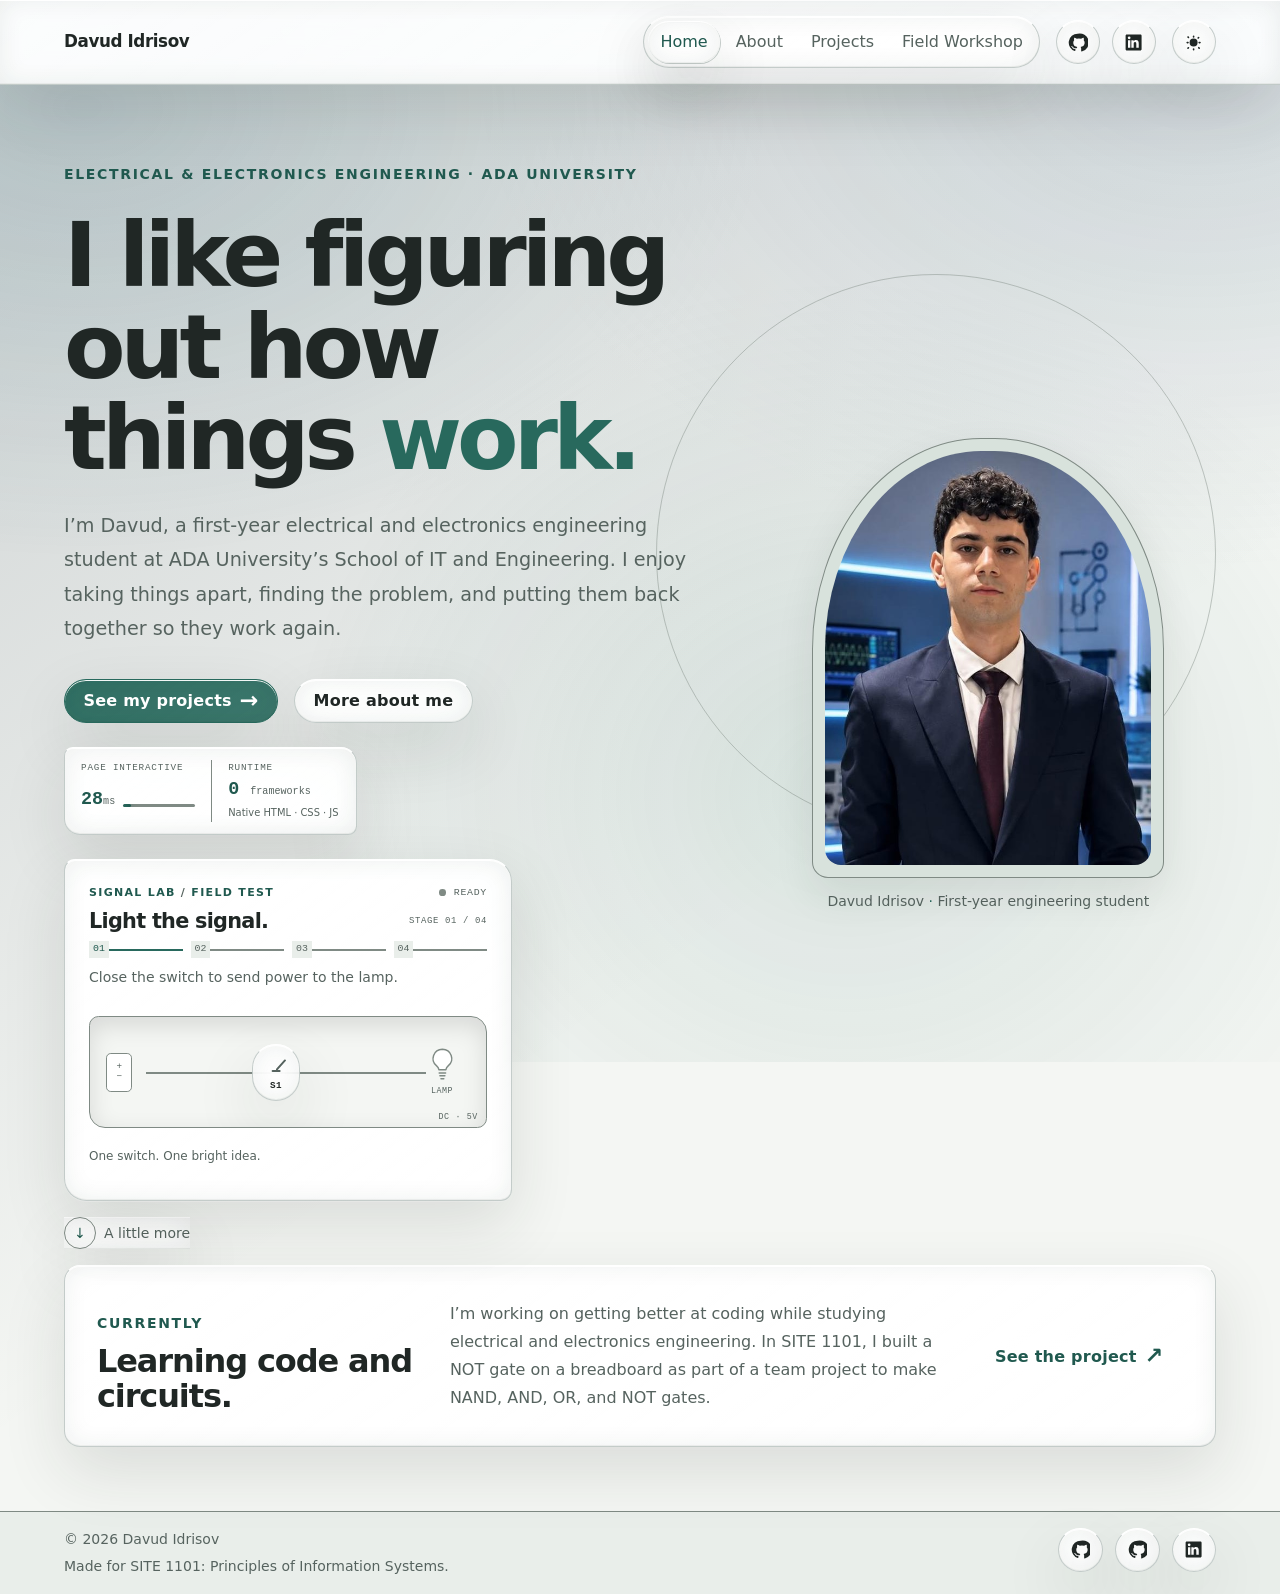
==== commit 51d9c555: "Unify site controls with button variants Co-authored-by: Copilot <223556219+Copilot@users.noreply.gi" ====
--- a/index.html
+++ b/index.html
@@ -25,7 +25,7 @@
   <body>
     <header class="site-header">
       <a class="site-header__brand" href="index.html">Davud Idrisov</a>
-      <button class="menu-toggle" type="button" aria-expanded="false" aria-controls="primary-navigation" aria-label="Open navigation">
+      <button class="menu-toggle btn btn--icon btn--secondary" type="button" aria-expanded="false" aria-controls="primary-navigation" aria-label="Open navigation">
         <span class="menu-toggle__lines" aria-hidden="true"></span>
       </button>
       <div class="site-header__controls">
@@ -36,14 +36,14 @@
           <a class="site-nav__link" href="quest.html">Field Workshop</a>
         </nav>
         <div class="site-header__social">
-          <a class="icon-link" href="https://github.com/Davud09" target="_blank" rel="noopener noreferrer" aria-label="Davud Idrisov on GitHub">
+          <a class="icon-link btn btn--icon btn--secondary" href="https://github.com/Davud09" target="_blank" rel="noopener noreferrer" aria-label="Davud Idrisov on GitHub">
             <svg viewBox="0 0 24 24" aria-hidden="true"><path d="M12 .9a11.1 11.1 0 0 0-3.51 21.63c.56.1.76-.24.76-.54v-2.1c-3.1.68-3.76-1.32-3.76-1.32-.5-1.3-1.24-1.64-1.24-1.64-1.02-.7.08-.69.08-.69 1.12.08 1.71 1.15 1.71 1.15 1 .1.76 2.2 4.93 1.57.1-.73.39-1.23.7-1.51-2.47-.28-5.06-1.24-5.06-5.5 0-1.22.43-2.22 1.15-3-.12-.28-.5-1.42.11-2.95 0 0 .94-.3 3.05 1.14a10.6 10.6 0 0 1 5.55 0c2.11-1.43 3.05-1.14 3.05-1.14.61 1.53.23 2.67.11 2.95.72.78 1.15 1.78 1.15 3 0 4.27-2.6 5.21-5.08 5.49.4.34.75 1.02.75 2.06v3.05c0 .3.2.65.77.54A11.1 11.1 0 0 0 12 .9Z"/></svg>
           </a>
-          <a class="icon-link" href="https://www.linkedin.com/in/davud-idrisov-333a382b0/" target="_blank" rel="noopener noreferrer" aria-label="Davud Idrisov on LinkedIn">
+          <a class="icon-link btn btn--icon btn--secondary" href="https://www.linkedin.com/in/davud-idrisov-333a382b0/" target="_blank" rel="noopener noreferrer" aria-label="Davud Idrisov on LinkedIn">
             <svg viewBox="0 0 24 24" aria-hidden="true"><path d="M20.45 2H3.55C2.69 2 2 2.68 2 3.53v16.94c0 .85.69 1.53 1.55 1.53h16.9c.86 0 1.55-.68 1.55-1.53V3.53c0-.85-.69-1.53-1.55-1.53ZM7.93 18.34H4.97V9.02h2.96v9.32ZM6.45 7.75a1.72 1.72 0 1 1 0-3.44 1.72 1.72 0 0 1 0 3.44Zm11.89 10.59h-2.96v-4.53c0-1.08-.02-2.47-1.5-2.47-1.5 0-1.73 1.17-1.73 2.39v4.61H9.2V9.02h2.84v1.27h.04c.4-.73 1.36-1.5 2.8-1.5 3 0 3.56 1.97 3.56 4.53v5.02Z"/></svg>
           </a>
         </div>
-        <button class="theme-toggle" type="button" aria-label="Switch to light theme" title="Switch to light theme" aria-pressed="false">
+        <button class="theme-toggle btn btn--icon btn--secondary" type="button" aria-label="Switch to light theme" title="Switch to light theme" aria-pressed="false">
           <svg viewBox="0 0 24 24" aria-hidden="true"><path d="M12 3a1 1 0 0 1 1 1v1a1 1 0 1 1-2 0V4a1 1 0 0 1 1-1Zm0 4a5 5 0 1 0 0 10 5 5 0 0 0 0-10Zm0 12a1 1 0 0 1 1 1v1a1 1 0 1 1-2 0v-1a1 1 0 0 1 1-1ZM4 11h1a1 1 0 1 1 0 2H4a1 1 0 1 1 0-2Zm15 0h1a1 1 0 1 1 0 2h-1a1 1 0 1 1 0-2ZM5.64 4.22l.71.71a1 1 0 0 1-1.41 1.41l-.71-.71a1 1 0 0 1 1.41-1.41Zm13.42 13.42.71.71a1 1 0 0 1-1.41 1.41l-.71-.71a1 1 0 0 1 1.41-1.41Zm0-11.3-.71.71a1 1 0 0 1-1.41-1.41l.71-.71a1 1 0 0 1 1.41 1.41ZM5.64 19.78a1 1 0 0 1-1.41-1.41l.71-.71a1 1 0 0 1 1.41 1.41l-.71.71Z"/></svg>
         </button>
       </div>
@@ -59,8 +59,8 @@
             the problem, and putting them back together so they work again.
           </p>
           <div class="page-actions">
-            <a class="button" href="projects.html">See my projects <span class="button__arrow" aria-hidden="true">→</span></a>
-            <a class="button button--quiet" href="about.html">More about me</a>
+            <a class="btn btn--primary" href="projects.html">See my projects <span class="btn__arrow" aria-hidden="true">→</span></a>
+            <a class="btn btn--secondary" href="about.html">More about me</a>
           </div>
           <div class="home-vitals" aria-label="Built for speed">
             <div class="home-vitals__metric">
@@ -111,7 +111,7 @@
             </div>
             <div class="circuit-toy__footer">
               <p class="circuit-toy__hint" data-circuit-hint aria-live="polite">One switch. One bright idea.</p>
-              <button class="circuit-toy__next" type="button" data-circuit-next hidden>Next stage <span aria-hidden="true">→</span></button>
+              <button class="circuit-toy__next btn btn--primary" type="button" data-circuit-next hidden>Next stage <span class="btn__arrow" aria-hidden="true">→</span></button>
             </div>
           </section>
         </div>
@@ -144,7 +144,7 @@
           engineering. In SITE 1101, I built a NOT gate on a breadboard as part of a team
           project to make NAND, AND, OR, and NOT gates.
         </p>
-        <a class="text-link" href="projects.html">See the project <span aria-hidden="true">↗</span></a>
+        <a class="text-link btn btn--ghost" href="projects.html">See the project <span class="btn__arrow" aria-hidden="true">↗</span></a>
       </section>
     </main>
     <footer class="site-footer">
@@ -153,13 +153,13 @@
         <p>Made for SITE 1101: Principles of Information Systems.</p>
       </div>
       <div class="site-footer__social" aria-label="Social and source links">
-        <a class="icon-link" href="https://github.com/Davud09" target="_blank" rel="noopener noreferrer" aria-label="Davud Idrisov on GitHub">
+        <a class="icon-link btn btn--icon btn--secondary" href="https://github.com/Davud09" target="_blank" rel="noopener noreferrer" aria-label="Davud Idrisov on GitHub">
           <svg viewBox="0 0 24 24" aria-hidden="true"><path d="M12 .9a11.1 11.1 0 0 0-3.51 21.63c.56.1.76-.24.76-.54v-2.1c-3.1.68-3.76-1.32-3.76-1.32-.5-1.3-1.24-1.64-1.24-1.64-1.02-.7.08-.69.08-.69 1.12.08 1.71 1.15 1.71 1.15 1 .1.76 2.2 4.93 1.57.1-.73.39-1.23.7-1.51-2.47-.28-5.06-1.24-5.06-5.5 0-1.22.43-2.22 1.15-3-.12-.28-.5-1.42.11-2.95 0 0 .94-.3 3.05 1.14a10.6 10.6 0 0 1 5.55 0c2.11-1.43 3.05-1.14 3.05-1.14.61 1.53.23 2.67.11 2.95.72.78 1.15 1.78 1.15 3 0 4.27-2.6 5.21-5.08 5.49.4.34.75 1.02.75 2.06v3.05c0 .3.2.65.77.54A11.1 11.1 0 0 0 12 .9Z"/></svg>
         </a>
-        <a class="icon-link" href="https://github.com/Davud09/Davud09.github.io" target="_blank" rel="noopener noreferrer" aria-label="Portfolio source code on GitHub">
+        <a class="icon-link btn btn--icon btn--secondary" href="https://github.com/Davud09/Davud09.github.io" target="_blank" rel="noopener noreferrer" aria-label="Portfolio source code on GitHub">
           <svg viewBox="0 0 24 24" aria-hidden="true"><path d="M12 .9a11.1 11.1 0 0 0-3.51 21.63c.56.1.76-.24.76-.54v-2.1c-3.1.68-3.76-1.32-3.76-1.32-.5-1.3-1.24-1.64-1.24-1.64-1.02-.7.08-.69.08-.69 1.12.08 1.71 1.15 1.71 1.15 1 .1.76 2.2 4.93 1.57.1-.73.39-1.23.7-1.51-2.47-.28-5.06-1.24-5.06-5.5 0-1.22.43-2.22 1.15-3-.12-.28-.5-1.42.11-2.95 0 0 .94-.3 3.05 1.14a10.6 10.6 0 0 1 5.55 0c2.11-1.43 3.05-1.14 3.05-1.14.61 1.53.23 2.67.11 2.95.72.78 1.15 1.78 1.15 3 0 4.27-2.6 5.21-5.08 5.49.4.34.75 1.02.75 2.06v3.05c0 .3.2.65.77.54A11.1 11.1 0 0 0 12 .9Z"/></svg>
         </a>
-        <a class="icon-link" href="https://www.linkedin.com/in/davud-idrisov-333a382b0/" target="_blank" rel="noopener noreferrer" aria-label="Davud Idrisov on LinkedIn">
+        <a class="icon-link btn btn--icon btn--secondary" href="https://www.linkedin.com/in/davud-idrisov-333a382b0/" target="_blank" rel="noopener noreferrer" aria-label="Davud Idrisov on LinkedIn">
           <svg viewBox="0 0 24 24" aria-hidden="true"><path d="M20.45 2H3.55C2.69 2 2 2.68 2 3.53v16.94c0 .85.69 1.53 1.55 1.53h16.9c.86 0 1.55-.68 1.55-1.53V3.53c0-.85-.69-1.53-1.55-1.53ZM7.93 18.34H4.97V9.02h2.96v9.32ZM6.45 7.75a1.72 1.72 0 1 1 0-3.44 1.72 1.72 0 0 1 0 3.44Zm11.89 10.59h-2.96v-4.53c0-1.08-.02-2.47-1.5-2.47-1.5 0-1.73 1.17-1.73 2.39v4.61H9.2V9.02h2.84v1.27h.04c.4-.73 1.36-1.5 2.8-1.5 3 0 3.56 1.97 3.56 4.53v5.02Z"/></svg>
         </a>
       </div>
--- a/assets/css/base.css
+++ b/assets/css/base.css
@@ -1,17 +1,18 @@
 :root {
   color-scheme: dark;
 
-  --color-page: #1e2021;
-  --color-surface: #25292a;
-  --color-surface-raised: #2d3233;
-  --color-text: #edf0ed;
-  --color-text-muted: #b8c2be;
-  --color-accent: #83b7aa;
-  --color-accent-strong: #a0cfc2;
-  --color-green: #394b44;
-  --color-border: #757d7b;
-  --color-focus: #a9d8cb;
-  --color-on-accent: #14221e;
+  --color-page: #101a28;
+  --color-surface: #17283b;
+  --color-surface-raised: #1d3148;
+  --color-text: #f1f5fa;
+  --color-text-muted: #bdc9d8;
+  --color-accent: #86d4c2;
+  --color-accent-rgb: 134 212 194;
+  --color-accent-strong: #a0e3d3;
+  --color-green: #26413f;
+  --color-border: #8297a4;
+  --color-focus: #b4f0e2;
+  --color-on-accent: #10211e;
 
   --font-body: system-ui, "Segoe UI", "Helvetica Neue", Arial, sans-serif;
   --font-display: var(--font-body);
@@ -36,8 +37,9 @@
 
   --radius-sm: 0.5rem;
   --radius-md: 1rem;
+  --radius-lg: 1.5rem;
   --radius-pill: 999px;
-  --shadow-card: 0 1rem 2.5rem rgb(0 0 0 / 20%);
+  --shadow-card: 0 1.25rem 3rem rgb(0 0 0 / 24%);
 
   font-family: var(--font-body);
   font-size: 100%;
@@ -57,6 +59,7 @@
   --color-text: #202725;
   --color-text-muted: #56635f;
   --color-accent: #28695d;
+  --color-accent-rgb: 40 105 93;
   --color-accent-strong: #20594f;
   --color-green: #d8e2dc;
   --color-border: #7f8a84;
@@ -75,6 +78,7 @@
     --color-text: #202725;
     --color-text-muted: #56635f;
     --color-accent: #28695d;
+    --color-accent-rgb: 40 105 93;
     --color-accent-strong: #20594f;
     --color-green: #d8e2dc;
     --color-border: #7f8a84;
@@ -91,11 +95,40 @@
 }
 
 body {
+  position: relative;
+  isolation: isolate;
   min-width: 18rem;
   min-height: 100vh;
   margin: 0;
   background: var(--color-page);
   color: var(--color-text);
+}
+
+body::before {
+  position: fixed;
+  z-index: -1;
+  inset: -18%;
+  background:
+    radial-gradient(ellipse at 18% 22%, rgb(54 111 126 / 22%), transparent 34%),
+    radial-gradient(ellipse at 82% 18%, rgb(67 105 141 / 18%), transparent 36%),
+    radial-gradient(ellipse at 62% 78%, rgb(45 111 100 / 16%), transparent 38%);
+  content: "";
+  opacity: 0.82;
+  pointer-events: none;
+  animation: aurora-drift 28s ease-in-out infinite alternate;
+  will-change: transform, opacity;
+}
+
+@keyframes aurora-drift {
+  from {
+    opacity: 0.66;
+    transform: translate3d(-1.5%, -1%, 0) scale(1);
+  }
+
+  to {
+    opacity: 0.92;
+    transform: translate3d(1.5%, 1%, 0) scale(1.04);
+  }
 }
 
 img,
@@ -144,51 +177,125 @@
   margin-top: var(--space-8);
 }
 
-.button {
+.btn {
+  appearance: none;
   display: inline-flex;
-  min-height: 3rem;
+  min-height: 2.75rem;
   align-items: center;
   justify-content: center;
-  padding: var(--space-3) var(--space-6);
-  border: 1px solid var(--color-accent);
+  gap: var(--space-2);
+  padding: 0.65rem 1.15rem;
+  border: 1px solid transparent;
   border-radius: var(--radius-pill);
+  background: var(--color-surface-raised);
+  color: var(--color-text);
+  font: inherit;
+  font-weight: 700;
+  letter-spacing: 0.015em;
+  line-height: 1.2;
+  text-align: center;
+  text-decoration: none;
+  touch-action: manipulation;
+  cursor: pointer;
+  transition:
+    background 240ms cubic-bezier(0.2, 0.7, 0.2, 1),
+    border-color 240ms cubic-bezier(0.2, 0.7, 0.2, 1),
+    box-shadow 240ms cubic-bezier(0.2, 0.7, 0.2, 1),
+    color 240ms cubic-bezier(0.2, 0.7, 0.2, 1),
+    transform 240ms cubic-bezier(0.2, 0.7, 0.2, 1);
+}
+
+.btn--primary {
+  border-color: var(--color-accent);
   background: var(--color-accent);
   color: var(--color-on-accent);
-  font-weight: 700;
-  text-decoration: none;
-  transition:
-    background-color 160ms ease,
-    border-color 160ms ease,
-    transform 160ms ease;
-}
-
-.button:hover {
-  background: var(--color-accent-strong);
+  box-shadow: var(--shadow-card);
+}
+
+.btn--secondary {
+  border-color: var(--color-border);
+  background: var(--color-surface-raised);
+  color: var(--color-text);
+}
+
+.btn--ghost {
+  border-color: transparent;
+  background: transparent;
+  color: var(--color-accent-strong);
+  box-shadow: none;
+}
+
+.btn--icon {
+  width: 2.75rem;
+  height: 2.75rem;
+  flex: 0 0 2.75rem;
+  padding: 0;
+  border-radius: var(--radius-pill);
+}
+
+.btn:focus-visible {
+  outline: 3px solid var(--color-focus);
+  outline-offset: 3px;
+}
+
+.btn:not(:disabled):not([aria-disabled="true"]):hover {
   border-color: var(--color-accent-strong);
   transform: translateY(-2px);
 }
 
-.button__arrow {
+.btn--primary:not(:disabled):not([aria-disabled="true"]):hover {
+  background: var(--color-accent-strong);
+}
+
+.btn--secondary:not(:disabled):not([aria-disabled="true"]):hover,
+.btn--ghost:not(:disabled):not([aria-disabled="true"]):hover {
+  background: var(--color-surface-raised);
+  color: var(--color-text);
+}
+
+.btn:not(:disabled):not([aria-disabled="true"]):active {
+  transform: translateY(0) scale(0.97);
+}
+
+.btn:disabled,
+.btn[aria-disabled="true"] {
+  opacity: 0.55;
+  cursor: not-allowed;
+  pointer-events: none;
+  transform: none;
+}
+
+.btn[aria-busy="true"] {
+  cursor: wait;
+}
+
+.btn[aria-busy="true"]::before {
+  width: 0.9em;
+  height: 0.9em;
+  flex: 0 0 auto;
+  border: 2px solid currentColor;
+  border-right-color: transparent;
+  border-radius: 50%;
+  content: "";
+  animation: btn-spin 700ms linear infinite;
+}
+
+@keyframes btn-spin {
+  to {
+    transform: rotate(1turn);
+  }
+}
+
+.btn__arrow {
   display: inline-block;
   font-size: 1.4em;
   font-weight: 800;
   line-height: 0.7;
-  transition: transform 160ms ease;
-}
-
-.button:hover .button__arrow {
+  transition: transform 240ms cubic-bezier(0.2, 0.7, 0.2, 1);
+}
+
+.btn:hover .btn__arrow {
   transform: translateX(3px);
-}
-
-.button--quiet {
-  background: transparent;
-  color: var(--color-text);
-}
-
-.button--quiet:hover {
-  border-color: var(--color-accent);
-  background: var(--color-surface-raised);
-  color: var(--color-text);
 }
 
 .text-link {
@@ -196,6 +303,13 @@
 }
 
 @media (prefers-reduced-motion: reduce) {
+  body::before {
+    animation: none;
+    opacity: 0.66;
+    transform: none;
+    will-change: auto;
+  }
+
   *,
   *::before,
   *::after {
--- a/assets/css/layout.css
+++ b/assets/css/layout.css
@@ -87,11 +87,12 @@
 .icon-link,
 .theme-toggle,
 .menu-toggle {
-  display: inline-grid;
+  display: inline-flex;
+  align-items: center;
+  justify-content: center;
   width: 2.75rem;
   height: 2.75rem;
   flex: 0 0 auto;
-  place-items: center;
   border: 1px solid var(--color-border);
   border-radius: var(--radius-pill);
   background: transparent;
@@ -231,7 +232,7 @@
   }
 
   .menu-toggle {
-    display: inline-grid;
+    display: inline-flex;
   }
 
   .js .site-nav {
--- a/assets/css/home.css
+++ b/assets/css/home.css
@@ -62,29 +62,8 @@
   margin-top: var(--space-8);
 }
 
-.home-hero .button {
+.home-hero .btn {
   gap: var(--space-2);
-}
-
-.home-hero .button:not(.button--quiet) {
-  border-color: transparent;
-  border-radius: 0.7rem 1.5rem 0.7rem 1.5rem;
-  background:
-    linear-gradient(120deg, transparent 0 50%, rgb(255 255 255 / 12%) 50% 100%),
-    var(--color-accent);
-  box-shadow: 0 0.5rem 1.5rem rgb(131 183 170 / 18%);
-}
-
-.home-hero .button:not(.button--quiet):hover {
-  box-shadow: 0 0.7rem 1.8rem rgb(131 183 170 / 30%);
-}
-
-.home-hero .button--quiet {
-  border-radius: 1.5rem 0.7rem 1.5rem 0.7rem;
-}
-
-.home-hero .button--quiet:hover {
-  transform: translateY(-2px);
 }
 
 .home-vitals {
@@ -401,28 +380,6 @@
   justify-items: center;
   gap: var(--space-1);
   padding: var(--space-2);
-  border: 1px solid var(--color-border);
-  border-radius: 0.45rem 0.8rem 0.45rem 0.8rem;
-  background: var(--color-surface);
-  color: var(--color-text-muted);
-  font: inherit;
-  cursor: pointer;
-  transition:
-    border-color 180ms ease,
-    background-color 180ms ease,
-    color 180ms ease,
-    transform 180ms ease;
-}
-
-.circuit-toy__switch-button:hover {
-  border-color: var(--color-accent);
-  color: var(--color-text);
-  transform: translateY(-2px);
-}
-
-.circuit-toy__switch-button:focus-visible {
-  outline: 3px solid var(--color-focus);
-  outline-offset: 3px;
 }
 
 .circuit-toy__switch-lever {
@@ -538,30 +495,7 @@
 }
 
 .circuit-toy__next {
-  display: inline-flex;
   flex: 0 0 auto;
-  align-items: center;
-  gap: var(--space-2);
-  padding: var(--space-2) var(--space-3);
-  border: 1px solid var(--color-accent);
-  border-radius: var(--radius-pill);
-  background: var(--color-accent);
-  color: var(--color-on-accent);
-  font: inherit;
-  font-size: var(--text-xs);
-  font-weight: 700;
-  cursor: pointer;
-  transition: transform 160ms ease, box-shadow 160ms ease;
-}
-
-.circuit-toy__next:hover {
-  transform: translateY(-1px);
-  box-shadow: 0 0.4rem 1rem rgb(131 183 170 / 25%);
-}
-
-.circuit-toy__next:focus-visible {
-  outline: 3px solid var(--color-focus);
-  outline-offset: 3px;
 }
 
 .circuit-toy__next[hidden] {
--- a/assets/css/glass.css
+++ b/assets/css/glass.css
@@ -1,28 +1,65 @@
 :root {
-  --glass-surface: color-mix(in srgb, var(--color-surface) 76%, transparent);
-  --glass-surface-raised: color-mix(in srgb, var(--color-surface-raised) 82%, transparent);
-  --glass-border: color-mix(in srgb, var(--color-border) 58%, white 42%);
+  --glass-tint: 16 26 40;
+  --glass-fill: rgb(var(--glass-tint) / 88%);
+  --glass-fill-raised: rgb(29 49 72 / 92%);
+  --glass-fallback: #17283b;
+  --glass-fallback-raised: #1d3148;
+  --glass-border: rgb(199 230 243 / 34%);
+  --glass-top-highlight: rgb(255 255 255 / 54%);
   --glass-highlight: rgb(255 255 255 / 18%);
+  --glass-inner-shadow: rgb(0 0 0 / 20%);
   --glass-blur: 18px;
-  --glass-shadow: 0 1rem 2.5rem rgb(0 0 0 / 18%), inset 0 1px 0 rgb(255 255 255 / 9%);
+  --glass-saturate: 155%;
+  --glass-brightness: 110%;
+  --glass-shadow: 0 1.5rem 4rem rgb(0 0 0 / 28%),
+    inset 0 1px 0 var(--glass-top-highlight),
+    inset 0 -1px 0 rgb(255 255 255 / 6%),
+    inset 0 0 1.5rem var(--glass-inner-shadow);
 }
 
 :root[data-theme="light"] {
-  --glass-border: color-mix(in srgb, var(--color-border) 55%, white 45%);
+  --glass-tint: 255 255 255;
+  --glass-fill: rgb(var(--glass-tint) / 92%);
+  --glass-fill-raised: rgb(248 251 249 / 96%);
+  --glass-fallback: #e9eeea;
+  --glass-fallback-raised: #ffffff;
+  --glass-border: rgb(64 89 81 / 30%);
+  --glass-top-highlight: rgb(255 255 255 / 94%);
   --glass-highlight: rgb(255 255 255 / 68%);
+  --glass-inner-shadow: rgb(32 54 46 / 7%);
+  --glass-shadow: 0 1.5rem 4rem rgb(32 39 37 / 12%),
+    inset 0 1px 0 var(--glass-top-highlight),
+    inset 0 -1px 0 rgb(32 54 46 / 6%),
+    inset 0 0 1.5rem var(--glass-inner-shadow);
 }
 
 @media (prefers-color-scheme: light) {
   :root:not([data-theme]) {
-    --glass-border: color-mix(in srgb, var(--color-border) 55%, white 45%);
+    --glass-tint: 255 255 255;
+    --glass-fill: rgb(var(--glass-tint) / 92%);
+    --glass-fill-raised: rgb(248 251 249 / 96%);
+    --glass-fallback: #e9eeea;
+    --glass-fallback-raised: #ffffff;
+    --glass-border: rgb(64 89 81 / 30%);
+    --glass-top-highlight: rgb(255 255 255 / 94%);
     --glass-highlight: rgb(255 255 255 / 68%);
-  }
+    --glass-inner-shadow: rgb(32 54 46 / 7%);
+    --glass-shadow: 0 1.5rem 4rem rgb(32 39 37 / 12%),
+      inset 0 1px 0 var(--glass-top-highlight),
+      inset 0 -1px 0 rgb(32 54 46 / 6%),
+      inset 0 0 1.5rem var(--glass-inner-shadow);
+  }
+}
+
+body {
+  background-color: var(--color-page);
+  background-image: linear-gradient(145deg, rgb(20 37 55 / 18%), transparent 58%);
 }
 
 .site-header {
-  background: var(--glass-surface);
-  -webkit-backdrop-filter: blur(var(--glass-blur)) saturate(145%);
-  backdrop-filter: blur(var(--glass-blur)) saturate(145%);
+  background: var(--glass-fill);
+  -webkit-backdrop-filter: blur(var(--glass-blur)) saturate(var(--glass-saturate)) brightness(var(--glass-brightness));
+  backdrop-filter: blur(var(--glass-blur)) saturate(var(--glass-saturate)) brightness(var(--glass-brightness));
 }
 
 .site-nav {
@@ -38,7 +75,7 @@
   border: 1px solid var(--glass-border);
   border-radius: var(--radius-pill);
   background: var(--glass-highlight);
-  box-shadow: inset 0 1px 0 rgb(255 255 255 / 12%);
+  box-shadow: inset 0 1px 0 var(--glass-top-highlight);
   content: "";
   pointer-events: none;
   transition:
@@ -52,62 +89,184 @@
   z-index: 1;
 }
 
-.site-nav,
-.site-nav__link[aria-current="page"],
-.icon-link,
-.theme-toggle,
-.menu-toggle,
-.button--quiet,
-.circuit-toy__switch-button,
-.circuit-toy__next,
-.workshop-controls button,
-.lightbox__close,
-.project-card__status,
-.project-card__zoom-hint {
-  background: var(--glass-surface);
-  -webkit-backdrop-filter: blur(var(--glass-blur)) saturate(145%);
-  backdrop-filter: blur(var(--glass-blur)) saturate(145%);
-}
-
-.site-nav,
-.icon-link,
-.theme-toggle,
-.menu-toggle,
-.button--quiet,
-.circuit-toy__switch-button,
-.circuit-toy__next,
-.workshop-controls button,
-.lightbox__close,
-.project-card__status,
-.project-card__zoom-hint {
+:is(
+  .site-header,
+  .site-nav,
+  .site-nav__link[aria-current="page"],
+  .icon-link,
+  .theme-toggle,
+  .menu-toggle,
+  .btn,
+  .circuit-toy__switch-button,
+  .circuit-toy__next,
+  .workshop-controls button,
+  .lightbox,
+  .lightbox__panel,
+  .lightbox__close,
+  .project-card,
+  .project-card__status,
+  .project-card__zoom-hint,
+  .education-card,
+  .skill-card,
+  .score-card,
+  .interest-card,
+  .currently-section,
+  .home-vitals,
+  .circuit-toy,
+  .workshop,
+  .station-panel,
+  .achievement-panel,
+  .achievement.is-unlocked,
+  .projects-status,
+  .no-script-note,
+  .egg-dialog,
+  .voltage-toast,
+  .home-scroll
+) {
+  position: relative;
+  isolation: isolate;
   border-color: var(--glass-border);
+  border-top-color: var(--glass-top-highlight);
+  background:
+    linear-gradient(145deg, rgb(var(--glass-tint) / 94%), rgb(var(--glass-tint) / 82%));
   box-shadow: var(--glass-shadow);
-}
-
-.button:not(.button--quiet) {
-  background: color-mix(in srgb, var(--color-accent) 76%, transparent);
-  box-shadow: var(--glass-shadow);
-  -webkit-backdrop-filter: blur(var(--glass-blur)) saturate(145%);
-  backdrop-filter: blur(var(--glass-blur)) saturate(145%);
-}
-
-.project-card,
-.education-card,
-.skill-card,
-.score-card,
-.interest-card,
-.workshop,
-.station-panel,
-.achievement-panel,
-.circuit-toy,
-.projects-status,
-.no-script-note,
-.lightbox__panel {
+  -webkit-backdrop-filter: blur(var(--glass-blur)) saturate(var(--glass-saturate)) brightness(var(--glass-brightness));
+  backdrop-filter: blur(var(--glass-blur)) saturate(var(--glass-saturate)) brightness(var(--glass-brightness));
+}
+
+:is(
+  .site-header,
+  .site-nav,
+  .site-nav__link[aria-current="page"],
+  .icon-link,
+  .theme-toggle,
+  .menu-toggle,
+  .btn,
+  .circuit-toy__switch-button,
+  .circuit-toy__next,
+  .workshop-controls button,
+  .lightbox,
+  .lightbox__panel,
+  .lightbox__close,
+  .project-card,
+  .project-card__status,
+  .project-card__zoom-hint,
+  .education-card,
+  .skill-card,
+  .score-card,
+  .interest-card,
+  .currently-section,
+  .home-vitals,
+  .circuit-toy,
+  .workshop,
+  .station-panel,
+  .achievement-panel,
+  .achievement.is-unlocked,
+  .projects-status,
+  .no-script-note,
+  .egg-dialog,
+  .voltage-toast,
+  .home-scroll
+)::after {
+  position: absolute;
+  z-index: 0;
+  inset: 0;
+  border-radius: inherit;
+  background: radial-gradient(
+    circle at var(--mx, 50%) var(--my, 50%),
+    rgb(255 255 255 / 20%),
+    transparent 58%
+  );
+  content: "";
+  opacity: 0;
+  pointer-events: none;
+  transition: opacity 240ms cubic-bezier(0.2, 0.7, 0.2, 1);
+}
+
+:is(
+  .site-header,
+  .site-nav,
+  .site-nav__link[aria-current="page"],
+  .icon-link,
+  .theme-toggle,
+  .menu-toggle,
+  .btn,
+  .circuit-toy__switch-button,
+  .circuit-toy__next,
+  .workshop-controls button,
+  .lightbox,
+  .lightbox__panel,
+  .lightbox__close,
+  .project-card,
+  .project-card__status,
+  .project-card__zoom-hint,
+  .education-card,
+  .skill-card,
+  .score-card,
+  .interest-card,
+  .currently-section,
+  .home-vitals,
+  .circuit-toy,
+  .workshop,
+  .station-panel,
+  .achievement-panel,
+  .achievement.is-unlocked,
+  .projects-status,
+  .no-script-note,
+  .egg-dialog,
+  .voltage-toast,
+  .home-scroll
+) > :not(.glass-control__light, .glass-control__ripple) {
+  position: relative;
+  z-index: 1;
+}
+
+:is(
+  .btn.btn--primary,
+  .home-hero .btn.btn--primary,
+  .circuit-toy__next
+) {
+  border-color: var(--color-accent);
+  background: linear-gradient(
+    145deg,
+    rgb(var(--color-accent-rgb) / 96%),
+    rgb(var(--color-accent-rgb) / 90%)
+  );
+  color: var(--color-on-accent);
+}
+
+.btn.btn--secondary {
+  background:
+    linear-gradient(145deg, rgb(var(--glass-tint) / 94%), rgb(var(--glass-tint) / 82%));
+  color: var(--color-text);
+}
+
+.btn.btn--ghost {
+  border-color: transparent;
+  background: transparent;
+  box-shadow: none;
+  color: var(--color-accent-strong);
+}
+
+.btn.btn--primary:not(:disabled):not([aria-disabled="true"]):hover {
+  background: linear-gradient(145deg, var(--color-accent-strong), var(--color-accent));
+}
+
+.btn.btn--secondary:not(:disabled):not([aria-disabled="true"]):hover {
+  background:
+    linear-gradient(145deg, rgb(var(--glass-tint) / 98%), rgb(var(--glass-tint) / 92%));
+}
+
+.btn.btn--ghost:not(:disabled):not([aria-disabled="true"]):hover {
   border-color: var(--glass-border);
-  background: var(--glass-surface);
-  box-shadow: var(--glass-shadow);
-  -webkit-backdrop-filter: blur(var(--glass-blur)) saturate(135%);
-  backdrop-filter: blur(var(--glass-blur)) saturate(135%);
+  background: var(--glass-fill);
+  color: var(--color-text);
+}
+
+.circuit-toy__switch-button.is-closed {
+  border-color: var(--color-accent);
+  background: color-mix(in srgb, var(--color-accent) 18%, var(--glass-fill));
+  color: var(--color-accent-strong);
 }
 
 .glass-control {
@@ -116,40 +275,18 @@
   overflow: hidden;
   transform: translate3d(var(--magnetic-x, 0), var(--magnetic-y, 0), 0);
   transition:
-    border-color 180ms ease,
-    box-shadow 180ms ease,
-    transform 180ms ease;
-}
-
-.glass-control__light,
+    border-color 220ms cubic-bezier(0.2, 0.7, 0.2, 1),
+    box-shadow 220ms cubic-bezier(0.2, 0.7, 0.2, 1),
+    transform 220ms cubic-bezier(0.2, 0.7, 0.2, 1);
+}
+
+.glass-control__light {
+  display: none;
+}
+
 .glass-control__ripple {
   position: absolute;
   z-index: 0;
-  pointer-events: none;
-}
-
-.glass-control__light {
-  inset: 0;
-  background: radial-gradient(
-    circle at var(--pointer-x, 50%) var(--pointer-y, 50%),
-    var(--glass-highlight),
-    transparent 68%
-  );
-  opacity: 0;
-  transition: opacity 180ms ease;
-}
-
-.glass-control__content,
-.glass-control > :not(.glass-control__light, .glass-control__ripple) {
-  position: relative;
-  z-index: 1;
-}
-
-.glass-control__content--absolute {
-  position: absolute;
-}
-
-.glass-control__ripple {
   top: var(--click-y, 50%);
   left: var(--click-x, 50%);
   width: 1rem;
@@ -157,7 +294,18 @@
   border: 1px solid var(--glass-highlight);
   border-radius: 50%;
   opacity: 0;
+  pointer-events: none;
   transform: translate(-50%, -50%) scale(0);
+}
+
+.glass-control__content,
+.glass-control > :not(.glass-control__light, .glass-control__ripple) {
+  position: relative;
+  z-index: 1;
+}
+
+.glass-control__content--absolute {
+  position: absolute;
 }
 
 .glass-control.is-rippling .glass-control__ripple {
@@ -168,21 +316,9 @@
 .glass-control:not([aria-disabled="true"]):hover,
 .glass-control:focus-visible {
   border-color: var(--color-accent);
-  box-shadow: 0 0 0 1px color-mix(in srgb, var(--color-accent) 35%, transparent), var(--glass-shadow);
-}
-
-.glass-control:not(:disabled):hover .glass-control__light,
-.glass-control:not([aria-disabled="true"]):hover .glass-control__light,
-.glass-control:focus-visible .glass-control__light {
-  opacity: 1;
-}
-
-.home-scroll {
-  border-color: var(--glass-border);
-  background: var(--glass-surface);
-  box-shadow: var(--glass-shadow);
-  -webkit-backdrop-filter: blur(var(--glass-blur)) saturate(145%);
-  backdrop-filter: blur(var(--glass-blur)) saturate(145%);
+  box-shadow:
+    0 0 0 1px rgb(134 212 194 / 34%),
+    var(--glass-shadow);
 }
 
 .voltage-toast {
@@ -195,18 +331,28 @@
   padding: 0.85rem 1.1rem;
   border: 1px solid var(--glass-border);
   border-radius: var(--radius-md);
-  background: var(--glass-surface-raised);
   color: var(--color-text);
   font-size: var(--text-sm);
   font-weight: 650;
-  box-shadow: var(--glass-shadow);
   opacity: 0;
   pointer-events: none;
   transform: translateY(0.75rem);
   visibility: hidden;
   transition: opacity 180ms ease, transform 180ms ease, visibility 0s linear 180ms;
-  -webkit-backdrop-filter: blur(var(--glass-blur)) saturate(145%);
-  backdrop-filter: blur(var(--glass-blur)) saturate(145%);
+}
+
+.home-hero .home-scroll {
+  position: absolute;
+}
+
+body .voltage-toast.voltage-toast {
+  position: fixed;
+}
+
+.egg-dialog[open],
+.lightbox[open] {
+  position: fixed;
+  margin: auto;
 }
 
 .voltage-toast.is-visible {
@@ -223,17 +369,14 @@
   overflow: auto;
   border: 1px solid var(--glass-border);
   border-radius: var(--radius-md);
-  background: var(--glass-surface-raised);
   color: var(--color-text);
-  box-shadow: var(--glass-shadow);
-  -webkit-backdrop-filter: blur(var(--glass-blur)) saturate(145%);
-  backdrop-filter: blur(var(--glass-blur)) saturate(145%);
-}
-
-.egg-dialog::backdrop {
-  background: rgb(0 0 0 / 56%);
-  -webkit-backdrop-filter: blur(5px);
-  backdrop-filter: blur(5px);
+}
+
+.egg-dialog::backdrop,
+.lightbox::backdrop {
+  background: rgb(4 12 22 / 68%);
+  -webkit-backdrop-filter: blur(7px);
+  backdrop-filter: blur(7px);
 }
 
 .egg-dialog__content {
@@ -254,12 +397,12 @@
   top: 1rem;
   right: 1rem;
   display: grid;
-  width: 2.5rem;
-  aspect-ratio: 1;
+  width: 2.75rem;
+  min-height: 2.75rem;
   place-items: center;
   border: 1px solid var(--glass-border);
-  border-radius: 50%;
-  background: var(--glass-surface);
+  border-radius: var(--radius-pill);
+  background: var(--glass-fill);
   color: var(--color-text);
   font: inherit;
   font-size: 1.5rem;
@@ -284,7 +427,7 @@
 
 .voltage-boost .circuit-toy {
   border-color: var(--color-accent);
-  box-shadow: 0 0 2rem color-mix(in srgb, var(--color-accent) 40%, transparent), var(--glass-shadow);
+  box-shadow: 0 0 2rem rgb(134 212 194 / 40%), var(--glass-shadow);
 }
 
 :root.is-oscilloscope {
@@ -294,9 +437,20 @@
   --color-text: #e0ffe8;
   --color-text-muted: #a4d8b1;
   --color-accent: #65f58a;
+  --color-accent-rgb: 101 245 138;
   --color-accent-strong: #a3ffb8;
-  --color-border: rgb(123 255 156 / 34%);
-  --glass-border: rgb(123 255 156 / 42%);
+  --color-border: rgb(123 255 156 / 46%);
+  --color-focus: #a3ffb8;
+  --color-on-accent: #071d13;
+  --glass-tint: 7 29 19;
+  --glass-fill: rgb(7 29 19 / 92%);
+  --glass-fill-raised: rgb(12 43 27 / 96%);
+  --glass-fallback: #071d13;
+  --glass-fallback-raised: #0c2b1b;
+  --glass-border: rgb(123 255 156 / 58%);
+  --glass-top-highlight: rgb(191 255 204 / 72%);
+  --glass-highlight: rgb(123 255 156 / 22%);
+  --glass-inner-shadow: rgb(0 0 0 / 28%);
 }
 
 :root.is-oscilloscope body {
@@ -314,14 +468,70 @@
   }
 }
 
-@media (hover: hover) and (pointer: fine) {
+@media (hover: hover) {
+  :is(
+    .site-header,
+    .site-nav,
+    .site-nav__link[aria-current="page"],
+    .icon-link,
+    .theme-toggle,
+    .menu-toggle,
+    .btn,
+    .circuit-toy__switch-button,
+    .circuit-toy__next,
+    .workshop-controls button,
+    .project-card,
+    .education-card,
+    .skill-card,
+    .score-card,
+    .interest-card,
+    .currently-section,
+    .home-vitals,
+    .circuit-toy,
+    .workshop,
+    .station-panel,
+    .achievement-panel,
+    .achievement.is-unlocked,
+    .home-scroll
+  ):hover::after {
+    opacity: 1;
+  }
+
+  :is(
+    .site-header,
+    .site-nav,
+    .icon-link,
+    .theme-toggle,
+    .menu-toggle,
+    .btn,
+    .circuit-toy__switch-button,
+    .circuit-toy__next,
+    .workshop-controls button,
+    .project-card,
+    .education-card,
+    .skill-card,
+    .score-card,
+    .interest-card,
+    .currently-section,
+    .home-vitals,
+    .circuit-toy,
+    .workshop,
+    .station-panel,
+    .achievement-panel,
+    .home-scroll
+  ):hover {
+    --glass-brightness: 120%;
+  }
+
   .project-card,
   .skill-card,
   .interest-card,
   .education-card,
   .station-panel,
   .achievement-panel {
-    transition: border-color 180ms ease, box-shadow 180ms ease, transform 180ms ease;
+    transition: border-color 220ms cubic-bezier(0.2, 0.7, 0.2, 1),
+      box-shadow 220ms cubic-bezier(0.2, 0.7, 0.2, 1),
+      transform 220ms cubic-bezier(0.2, 0.7, 0.2, 1);
   }
 
   .project-card:hover,
@@ -335,47 +545,211 @@
   }
 }
 
+@media (max-width: 38rem) {
+  :root {
+    --glass-blur: 12px;
+  }
+}
+
+@supports not ((backdrop-filter: blur(1px)) or (-webkit-backdrop-filter: blur(1px))) {
+  :is(
+    .site-header,
+    .site-nav,
+    .site-nav__link[aria-current="page"],
+    .icon-link,
+    .theme-toggle,
+    .menu-toggle,
+    .btn,
+    .circuit-toy__switch-button,
+    .circuit-toy__next,
+    .workshop-controls button,
+    .lightbox,
+    .lightbox__panel,
+    .lightbox__close,
+    .project-card,
+    .project-card__status,
+    .project-card__zoom-hint,
+    .education-card,
+    .skill-card,
+    .score-card,
+    .interest-card,
+    .currently-section,
+    .home-vitals,
+    .circuit-toy,
+    .workshop,
+    .station-panel,
+    .achievement-panel,
+    .achievement.is-unlocked,
+    .projects-status,
+    .no-script-note,
+    .egg-dialog,
+    .voltage-toast,
+    .home-scroll
+  ) {
+    background: var(--glass-fallback);
+  }
+
+  .voltage-toast,
+  .egg-dialog,
+  .lightbox__panel {
+    background: var(--glass-fallback-raised);
+  }
+
+  .btn.btn--primary {
+    background: var(--color-accent);
+    color: var(--color-on-accent);
+  }
+}
+
+@media (prefers-reduced-transparency: reduce) {
+  :is(
+    .site-header,
+    .site-nav,
+    .site-nav__link[aria-current="page"],
+    .icon-link,
+    .theme-toggle,
+    .menu-toggle,
+    .btn,
+    .circuit-toy__switch-button,
+    .circuit-toy__next,
+    .workshop-controls button,
+    .lightbox,
+    .lightbox__panel,
+    .lightbox__close,
+    .project-card,
+    .project-card__status,
+    .project-card__zoom-hint,
+    .education-card,
+    .skill-card,
+    .score-card,
+    .interest-card,
+    .currently-section,
+    .home-vitals,
+    .circuit-toy,
+    .workshop,
+    .station-panel,
+    .achievement-panel,
+    .achievement.is-unlocked,
+    .projects-status,
+    .no-script-note,
+    .egg-dialog,
+    .voltage-toast,
+    .home-scroll
+  ) {
+    background: var(--glass-fallback);
+    -webkit-backdrop-filter: none;
+    backdrop-filter: none;
+  }
+
+  .voltage-toast,
+  .egg-dialog,
+  .lightbox__panel {
+    background: var(--glass-fallback-raised);
+  }
+
+  .btn.btn--primary {
+    background: var(--color-accent);
+    color: var(--color-on-accent);
+  }
+}
+
+@media (forced-colors: active) {
+  :is(
+    .site-header,
+    .site-nav,
+    .site-nav__link[aria-current="page"],
+    .icon-link,
+    .theme-toggle,
+    .menu-toggle,
+    .btn,
+    .circuit-toy__switch-button,
+    .circuit-toy__next,
+    .workshop-controls button,
+    .lightbox,
+    .lightbox__panel,
+    .lightbox__close,
+    .project-card,
+    .project-card__status,
+    .project-card__zoom-hint,
+    .education-card,
+    .skill-card,
+    .score-card,
+    .interest-card,
+    .currently-section,
+    .home-vitals,
+    .circuit-toy,
+    .workshop,
+    .station-panel,
+    .achievement-panel,
+    .achievement.is-unlocked,
+    .projects-status,
+    .no-script-note,
+    .egg-dialog,
+    .voltage-toast,
+    .home-scroll
+  ) {
+    border: 1px solid CanvasText;
+    background: Canvas;
+    box-shadow: none;
+    color: CanvasText;
+    -webkit-backdrop-filter: none;
+    backdrop-filter: none;
+  }
+
+  :is(
+    .site-header,
+    .site-nav,
+    .site-nav__link[aria-current="page"],
+    .icon-link,
+    .theme-toggle,
+    .menu-toggle,
+    .btn,
+    .circuit-toy__switch-button,
+    .circuit-toy__next,
+    .workshop-controls button,
+    .lightbox,
+    .lightbox__panel,
+    .lightbox__close,
+    .project-card,
+    .project-card__status,
+    .project-card__zoom-hint,
+    .education-card,
+    .skill-card,
+    .score-card,
+    .interest-card,
+    .currently-section,
+    .home-vitals,
+    .circuit-toy,
+    .workshop,
+    .station-panel,
+    .achievement-panel,
+    .achievement.is-unlocked,
+    .projects-status,
+    .no-script-note,
+    .egg-dialog,
+    .voltage-toast,
+    .home-scroll
+  )::after {
+    display: none;
+  }
+}
+
 @media (prefers-reduced-motion: reduce) {
+  body::before,
   .glass-control,
-  .glass-control__light,
-  .home-scroll,
   .project-card,
   .skill-card,
   .interest-card,
   .education-card,
   .station-panel,
   .achievement-panel,
-  .voltage-toast {
+  body .voltage-toast {
+    animation: none;
     transition: none;
+    will-change: auto;
   }
 
   .glass-control.is-rippling .glass-control__ripple {
     animation: none;
   }
 }
-
-@media (prefers-reduced-transparency: reduce) {
-  .site-header,
-  .site-nav,
-  .icon-link,
-  .theme-toggle,
-  .menu-toggle,
-  .button,
-  .project-card,
-  .education-card,
-  .skill-card,
-  .score-card,
-  .interest-card,
-  .workshop,
-  .station-panel,
-  .achievement-panel,
-  .circuit-toy,
-  .projects-status,
-  .no-script-note,
-  .lightbox__panel,
-  .egg-dialog,
-  .voltage-toast {
-    -webkit-backdrop-filter: none;
-    backdrop-filter: none;
-  }
-}
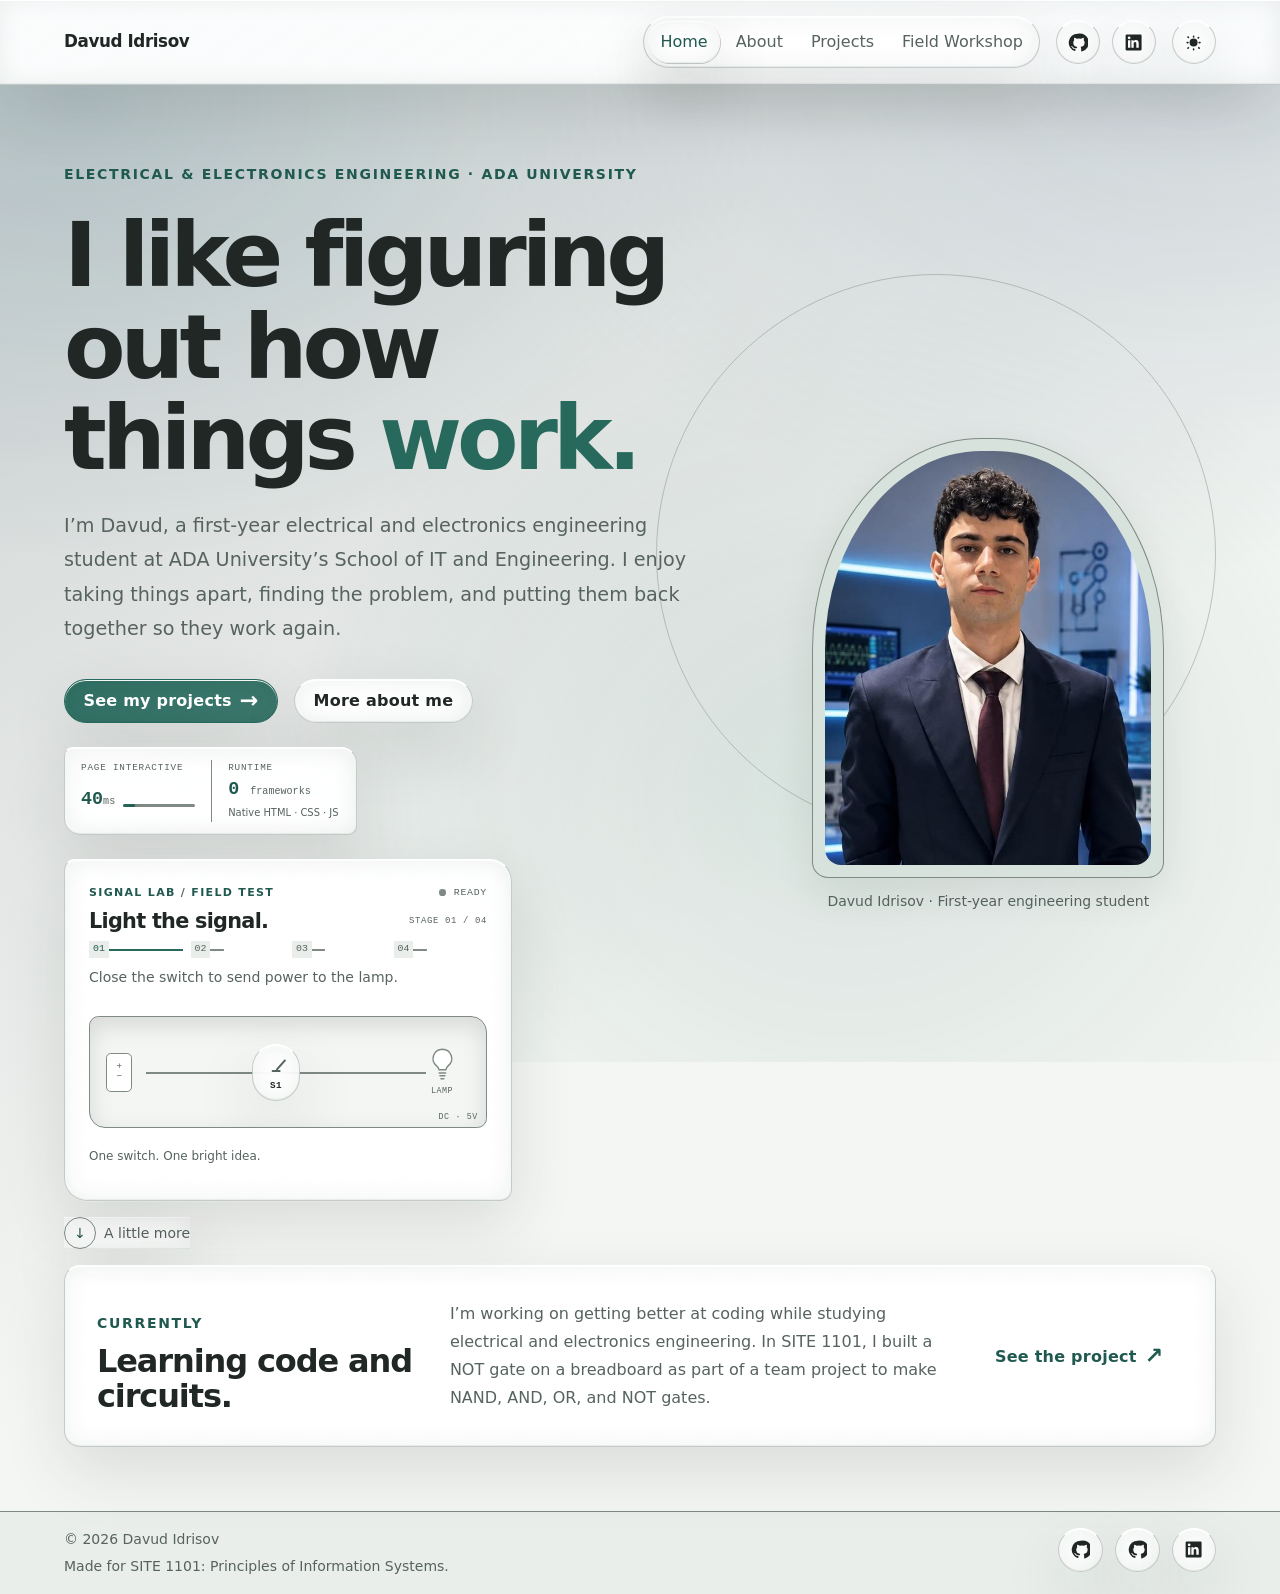
==== commit df17e823: "Add motion polish across portfolio pages Co-authored-by: Copilot <223556219+Copilot@users.noreply.gi" ====
--- a/index.html
+++ b/index.html
@@ -50,7 +50,7 @@
     </header>
     <main>
       <section class="home-hero" aria-labelledby="home-title">
-        <div class="home-hero__content" data-reveal>
+        <div class="home-hero__content">
           <p class="eyebrow">Electrical &amp; electronics engineering · ADA University</p>
           <h1 id="home-title">I like figuring out how things <span>work.</span></h1>
           <p class="home-hero__intro">
@@ -82,7 +82,7 @@
             </div>
             <div class="circuit-toy__title-row">
               <h2 id="circuit-toy-title">Light the signal.</h2>
-              <span class="circuit-toy__stage-count" data-circuit-stage-count>STAGE 01 / 03</span>
+              <span class="circuit-toy__stage-count" data-circuit-stage-count>STAGE 01 / 04</span>
             </div>
             <ol class="circuit-toy__progress" data-circuit-progress aria-label="Circuit challenge progress">
               <li class="is-current" aria-current="step"><span>01</span></li>
--- a/assets/css/base.css
+++ b/assets/css/base.css
@@ -68,6 +68,32 @@
   --shadow-card: 0 1rem 2.5rem rgb(32 39 37 / 9%);
 }
 
+@view-transition {
+  navigation: auto;
+}
+
+::view-transition-old(root) {
+  animation: page-fade-out 160ms ease both;
+}
+
+::view-transition-new(root) {
+  animation: page-fade-in 220ms ease both;
+}
+
+@keyframes page-fade-out {
+  to {
+    opacity: 0;
+    transform: translateY(-0.25rem);
+  }
+}
+
+@keyframes page-fade-in {
+  from {
+    opacity: 0;
+    transform: translateY(0.25rem);
+  }
+}
+
 @media (prefers-color-scheme: light) {
   :root:not([data-theme]) {
     color-scheme: light;
@@ -102,6 +128,19 @@
   margin: 0;
   background: var(--color-page);
   color: var(--color-text);
+}
+
+.reveal-ready [data-reveal] {
+  opacity: 0;
+  transform: translateY(1.25rem);
+  transition:
+    opacity 550ms ease var(--reveal-delay, 0ms),
+    transform 550ms ease var(--reveal-delay, 0ms);
+}
+
+.reveal-ready [data-reveal].is-revealed {
+  opacity: 1;
+  transform: translateY(0);
 }
 
 body::before {
@@ -318,4 +357,9 @@
     animation-iteration-count: 1 !important;
     transition-duration: 0.01ms !important;
   }
-}
+
+  ::view-transition-old(root),
+  ::view-transition-new(root) {
+    animation: none;
+  }
+}
--- a/assets/css/layout.css
+++ b/assets/css/layout.css
@@ -9,10 +9,15 @@
 }
 
 .site-header {
-  position: relative;
-  z-index: 2;
+  position: sticky;
+  top: 0;
+  z-index: 10;
   min-height: 5rem;
   border-bottom: 1px solid var(--color-border);
+}
+
+.site-header.is-scrolled {
+  --glass-blur: 24px;
 }
 
 .site-header__brand {
--- a/assets/css/home.css
+++ b/assets/css/home.css
@@ -241,7 +241,9 @@
   height: 2px;
   background: var(--color-border);
   content: "";
-  transition: background-color 200ms ease;
+  transform: scaleX(0.35);
+  transform-origin: left center;
+  transition: transform 200ms ease;
 }
 
 .circuit-toy__progress li span {
@@ -259,6 +261,7 @@
 .circuit-toy__progress li.is-current::before,
 .circuit-toy__progress li.is-complete::before {
   background: var(--color-accent);
+  transform: scaleX(1);
 }
 
 .circuit-toy__instruction {
@@ -335,7 +338,6 @@
   left: 3.5rem;
   height: 2px;
   background: var(--color-border);
-  transition: background-color 220ms ease, box-shadow 220ms ease;
 }
 
 .circuit-toy__wire--top {
@@ -346,14 +348,14 @@
   position: absolute;
   top: 50%;
   left: 0;
-  width: 0.4rem;
-  height: 0.4rem;
+  width: 36%;
+  height: 0.35rem;
   border-radius: 50%;
-  background: var(--color-accent-strong);
+  background: linear-gradient(90deg, transparent, var(--color-accent-strong), transparent);
   box-shadow: 0 0 0.75rem 2px var(--color-accent);
   content: "";
   opacity: 0;
-  transform: translate(-50%, -50%);
+  transform: translate(-100%, -50%);
 }
 
 .circuit-toy__board.is-running .circuit-toy__wire--top::after {
@@ -361,9 +363,41 @@
   animation: signal-travel 1.1s linear infinite;
 }
 
+.circuit-toy__board.is-signaling .circuit-toy__wire--top::after {
+  opacity: 1;
+  animation: signal-travel 720ms ease-out 1;
+}
+
 @keyframes signal-travel {
   to {
-    left: 100%;
+    transform: translate(180%, -50%);
+  }
+}
+
+.circuit-toy.is-stage-transitioning .circuit-toy__instruction,
+.circuit-toy.is-stage-transitioning .circuit-toy__progress,
+.circuit-toy.is-stage-transitioning .circuit-toy__controls,
+.circuit-toy.is-stage-transitioning .circuit-toy__title-row {
+  animation: circuit-stage-enter 280ms cubic-bezier(0.2, 0.7, 0.2, 1) both;
+}
+
+.circuit-toy.is-stage-transitioning .circuit-toy__progress {
+  animation-delay: 45ms;
+}
+
+.circuit-toy.is-stage-transitioning .circuit-toy__controls {
+  animation-delay: 90ms;
+}
+
+@keyframes circuit-stage-enter {
+  from {
+    opacity: 0.35;
+    transform: translateY(0.45rem);
+  }
+
+  to {
+    opacity: 1;
+    transform: translateY(0);
   }
 }
 
@@ -399,7 +433,7 @@
   background: var(--color-text-muted);
   content: "";
   transform-origin: bottom center;
-  transition: background-color 180ms ease, transform 180ms ease;
+  transition: transform 180ms ease;
 }
 
 .circuit-toy__switch-lever::before {
@@ -436,6 +470,7 @@
 }
 
 .circuit-toy__lamp {
+  position: relative;
   z-index: 1;
   display: grid;
   justify-items: center;
@@ -444,7 +479,26 @@
   font-family: var(--font-mono);
   font-size: 0.52rem;
   letter-spacing: 0.06em;
-  transition: color 220ms ease, filter 220ms ease;
+}
+
+.circuit-toy__lamp::before {
+  position: absolute;
+  top: -0.65rem;
+  left: 50%;
+  width: 3.8rem;
+  aspect-ratio: 1;
+  border-radius: 50%;
+  background: radial-gradient(circle, rgb(var(--color-accent-rgb) / 38%), transparent 68%);
+  content: "";
+  opacity: 0;
+  transform: translateX(-50%);
+  transition: opacity 240ms ease;
+}
+
+.circuit-toy__lamp svg,
+.circuit-toy__lamp span {
+  position: relative;
+  z-index: 1;
 }
 
 .circuit-toy__lamp svg {
@@ -454,12 +508,14 @@
   stroke-linecap: round;
   stroke-linejoin: round;
   stroke-width: 2;
-  transition: fill 220ms ease, stroke 220ms ease;
 }
 
 .circuit-toy__lamp.is-lit {
   color: var(--color-accent-strong);
-  filter: drop-shadow(0 0 0.6rem var(--color-accent));
+}
+
+.circuit-toy__lamp.is-lit::before {
+  opacity: 1;
 }
 
 .circuit-toy__lamp.is-lit svg {
@@ -622,22 +678,6 @@
   white-space: nowrap;
 }
 
-[data-reveal] {
-  transition:
-    opacity 550ms ease,
-    transform 550ms ease;
-}
-
-html.reveal-ready [data-reveal] {
-  opacity: 0;
-  transform: translateY(1.25rem);
-}
-
-html.reveal-ready [data-reveal].is-revealed {
-  opacity: 1;
-  transform: translateY(0);
-}
-
 @media (max-width: 52rem) {
   .home-hero {
     min-height: 0;
@@ -739,9 +779,11 @@
     animation: none;
   }
 
-  [data-reveal],
-  html.reveal-ready [data-reveal] {
-    transform: none;
-    transition: none;
-  }
-}
+  .circuit-toy__board.is-signaling .circuit-toy__wire--top::after,
+  .circuit-toy.is-stage-transitioning .circuit-toy__instruction,
+  .circuit-toy.is-stage-transitioning .circuit-toy__progress,
+  .circuit-toy.is-stage-transitioning .circuit-toy__controls,
+  .circuit-toy.is-stage-transitioning .circuit-toy__title-row {
+    animation: none;
+  }
+}
--- a/assets/css/glass.css
+++ b/assets/css/glass.css
@@ -525,6 +525,7 @@
 
   .project-card,
   .skill-card,
+  .score-card,
   .interest-card,
   .education-card,
   .station-panel,
@@ -536,12 +537,20 @@
 
   .project-card:hover,
   .skill-card:hover,
+  .score-card:hover,
   .interest-card:hover,
   .education-card:hover,
   .station-panel:hover,
   .achievement-panel:hover {
     border-color: var(--color-accent);
-    transform: translateY(-2px);
+    transform: perspective(900px) rotateX(1deg) rotateY(-1deg) translateY(-2px);
+  }
+
+  .project-card:nth-child(even):hover,
+  .skill-card:nth-child(even):hover,
+  .score-card:nth-child(even):hover,
+  .interest-card:nth-child(even):hover {
+    transform: perspective(900px) rotateX(1deg) rotateY(1deg) translateY(-2px);
   }
 }
 
@@ -752,4 +761,25 @@
   .glass-control.is-rippling .glass-control__ripple {
     animation: none;
   }
-}
+
+  .btn[aria-busy="true"]::before {
+    animation: none;
+  }
+
+  .btn:not(:disabled):not([aria-disabled="true"]):hover,
+  .btn:not(:disabled):not([aria-disabled="true"]):active,
+  .site-nav__link:hover,
+  .project-card:hover,
+  .skill-card:hover,
+  .score-card:hover,
+  .interest-card:hover,
+  .project-card:nth-child(even):hover,
+  .skill-card:nth-child(even):hover,
+  .score-card:nth-child(even):hover,
+  .interest-card:nth-child(even):hover,
+  .education-card:hover,
+  .station-panel:hover,
+  .achievement-panel:hover {
+    transform: none;
+  }
+}
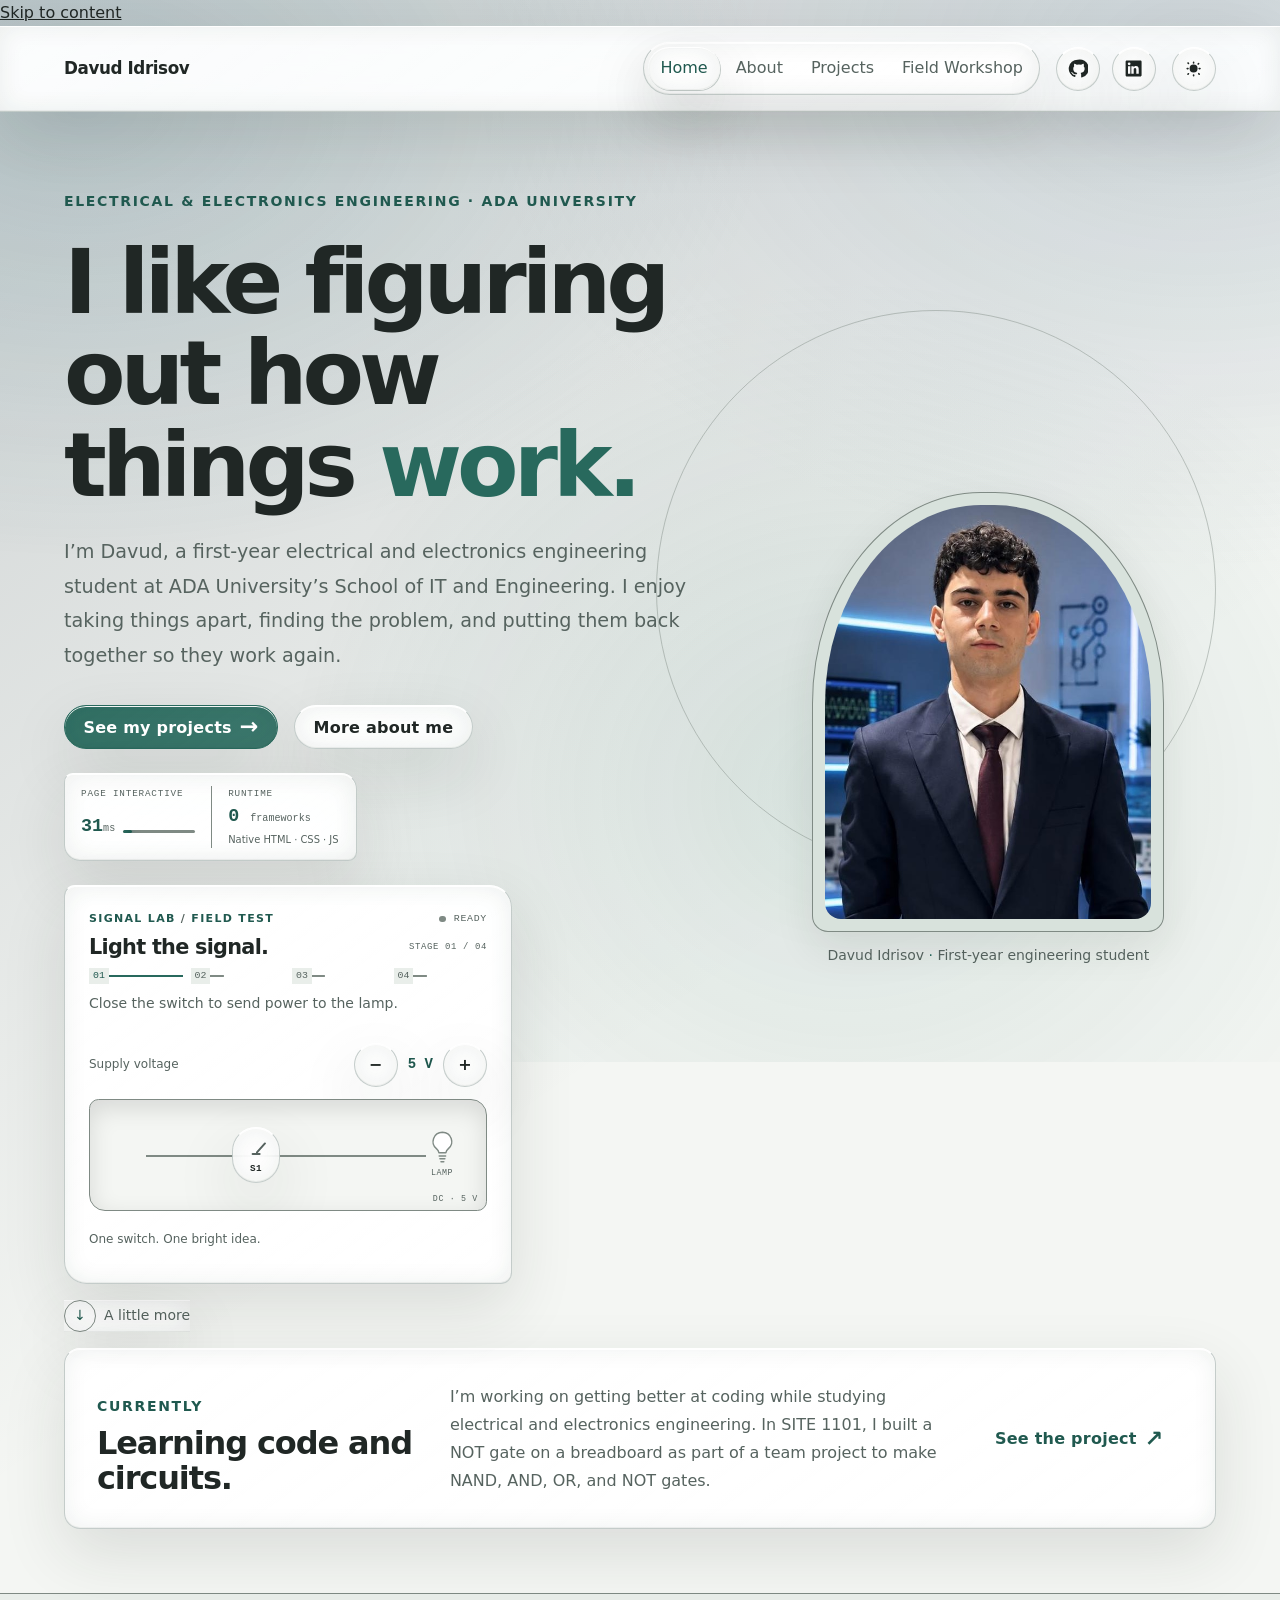
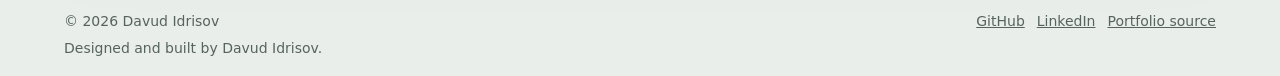
==== commit 7f7b8af5: "Step 4: Apply portfolio review fixes Add page metadata and accessible no-JavaScript project cards, u" ====
--- a/index.html
+++ b/index.html
@@ -4,12 +4,23 @@
     <meta charset="utf-8">
     <meta name="viewport" content="width=device-width, initial-scale=1">
     <meta name="description" content="Davud Idrisov is a first-year electrical and electronics engineering student who enjoys repairing, building, and figuring out how things work.">
-    <meta name="theme-color" content="#101a28">
+    <meta name="theme-color" content="#101a28" media="(prefers-color-scheme: dark)">
+    <meta name="theme-color" content="#f4f6f3" media="(prefers-color-scheme: light)">
     <meta property="og:type" content="website">
     <meta property="og:title" content="Davud Idrisov — Portfolio">
     <meta property="og:description" content="Davud Idrisov is a first-year electrical and electronics engineering student who enjoys repairing, building, and figuring out how things work.">
+    <meta property="og:url" content="https://davud09.github.io/">
+    <meta property="og:image" content="https://davud09.github.io/assets/images/davud-idrisov.jpeg">
+    <meta property="og:image:alt" content="Davud Idrisov in an electronics laboratory">
+    <meta name="twitter:card" content="summary_large_image">
+    <meta name="twitter:title" content="Davud Idrisov — Portfolio">
+    <meta name="twitter:description" content="Davud Idrisov is a first-year electrical and electronics engineering student who enjoys repairing, building, and figuring out how things work.">
+    <meta name="twitter:image" content="https://davud09.github.io/assets/images/davud-idrisov.jpeg">
     <title>Davud Idrisov — Portfolio</title>
+    <link rel="canonical" href="https://davud09.github.io/">
+    <link rel="preload" href="assets/images/davud-idrisov.jpeg" as="image">
     <link rel="icon" href="assets/images/favicon.svg" type="image/svg+xml">
+    <link rel="apple-touch-icon" href="assets/images/apple-touch-icon.png" sizes="180x180">
     <link rel="stylesheet" href="assets/css/base.css">
     <link rel="stylesheet" href="assets/css/layout.css">
     <link rel="stylesheet" href="assets/css/home.css">
@@ -23,6 +34,7 @@
     <script src="assets/js/glass-controls.js" defer></script>
   </head>
   <body>
+    <a class="skip-link" href="#main">Skip to content</a>
     <header class="site-header">
       <a class="site-header__brand" href="index.html">Davud Idrisov</a>
       <button class="menu-toggle btn btn--icon btn--secondary" type="button" aria-expanded="false" aria-controls="primary-navigation" aria-label="Open navigation">
@@ -48,7 +60,7 @@
         </button>
       </div>
     </header>
-    <main>
+    <main id="main">
       <section class="home-hero" aria-labelledby="home-title">
         <div class="home-hero__content">
           <p class="eyebrow">Electrical &amp; electronics engineering · ADA University</p>
@@ -65,7 +77,7 @@
           <div class="home-vitals" aria-label="Built for speed">
             <div class="home-vitals__metric">
               <span class="home-vitals__label">Page interactive</span>
-              <strong><output data-page-ready title="Measured by browser Navigation Timing">—</output><span data-page-ready-unit>ms</span></strong>
+              <strong><output data-page-ready title="Measured by browser Navigation Timing">Ready</output><span data-page-ready-unit></span></strong>
               <span class="home-vitals__meter" aria-hidden="true"><span data-page-ready-meter></span></span>
             </div>
             <span class="home-vitals__divider" aria-hidden="true"></span>
@@ -96,8 +108,15 @@
               <output data-circuit-timer aria-live="off">7.0</output>
               <span>s</span>
             </div>
+            <div class="circuit-toy__voltage" role="group" aria-label="Supply voltage controls">
+              <span class="circuit-toy__voltage-label">Supply voltage</span>
+              <div class="circuit-toy__voltage-controls">
+                <button class="btn btn--icon btn--secondary" type="button" data-voltage-step="-1" aria-label="Decrease voltage" title="Decrease voltage">−</button>
+                <output class="circuit-toy__voltage-readout" data-circuit-voltage aria-live="polite">5 V</output>
+                <button class="btn btn--icon btn--secondary" type="button" data-voltage-step="1" aria-label="Increase voltage" title="Increase voltage">+</button>
+              </div>
+            </div>
             <div class="circuit-toy__board" data-circuit-board>
-              <div class="circuit-toy__source" aria-hidden="true"><span>+</span><span>−</span></div>
               <span class="circuit-toy__wire circuit-toy__wire--top" aria-hidden="true"></span>
               <div class="circuit-toy__controls" data-circuit-controls role="group" aria-label="Circuit switches"></div>
               <div class="circuit-toy__lamp" data-circuit-lamp aria-label="Lamp off">
@@ -107,7 +126,7 @@
                 </svg>
                 <span>LAMP</span>
               </div>
-              <span class="circuit-toy__board-label">DC · 5V</span>
+              <span class="circuit-toy__board-label">DC · <span data-circuit-board-voltage aria-hidden="true">5 V</span></span>
             </div>
             <div class="circuit-toy__footer">
               <p class="circuit-toy__hint" data-circuit-hint aria-live="polite">One switch. One bright idea.</p>
@@ -150,19 +169,13 @@
     <footer class="site-footer">
       <div class="site-footer__copy">
         <p>&copy; <span data-current-year></span> Davud Idrisov</p>
-        <p>Made for SITE 1101: Principles of Information Systems.</p>
+        <p>Designed and built by Davud Idrisov.</p>
       </div>
-      <div class="site-footer__social" aria-label="Social and source links">
-        <a class="icon-link btn btn--icon btn--secondary" href="https://github.com/Davud09" target="_blank" rel="noopener noreferrer" aria-label="Davud Idrisov on GitHub">
-          <svg viewBox="0 0 24 24" aria-hidden="true"><path d="M12 .9a11.1 11.1 0 0 0-3.51 21.63c.56.1.76-.24.76-.54v-2.1c-3.1.68-3.76-1.32-3.76-1.32-.5-1.3-1.24-1.64-1.24-1.64-1.02-.7.08-.69.08-.69 1.12.08 1.71 1.15 1.71 1.15 1 .1.76 2.2 4.93 1.57.1-.73.39-1.23.7-1.51-2.47-.28-5.06-1.24-5.06-5.5 0-1.22.43-2.22 1.15-3-.12-.28-.5-1.42.11-2.95 0 0 .94-.3 3.05 1.14a10.6 10.6 0 0 1 5.55 0c2.11-1.43 3.05-1.14 3.05-1.14.61 1.53.23 2.67.11 2.95.72.78 1.15 1.78 1.15 3 0 4.27-2.6 5.21-5.08 5.49.4.34.75 1.02.75 2.06v3.05c0 .3.2.65.77.54A11.1 11.1 0 0 0 12 .9Z"/></svg>
-        </a>
-        <a class="icon-link btn btn--icon btn--secondary" href="https://github.com/Davud09/Davud09.github.io" target="_blank" rel="noopener noreferrer" aria-label="Portfolio source code on GitHub">
-          <svg viewBox="0 0 24 24" aria-hidden="true"><path d="M12 .9a11.1 11.1 0 0 0-3.51 21.63c.56.1.76-.24.76-.54v-2.1c-3.1.68-3.76-1.32-3.76-1.32-.5-1.3-1.24-1.64-1.24-1.64-1.02-.7.08-.69.08-.69 1.12.08 1.71 1.15 1.71 1.15 1 .1.76 2.2 4.93 1.57.1-.73.39-1.23.7-1.51-2.47-.28-5.06-1.24-5.06-5.5 0-1.22.43-2.22 1.15-3-.12-.28-.5-1.42.11-2.95 0 0 .94-.3 3.05 1.14a10.6 10.6 0 0 1 5.55 0c2.11-1.43 3.05-1.14 3.05-1.14.61 1.53.23 2.67.11 2.95.72.78 1.15 1.78 1.15 3 0 4.27-2.6 5.21-5.08 5.49.4.34.75 1.02.75 2.06v3.05c0 .3.2.65.77.54A11.1 11.1 0 0 0 12 .9Z"/></svg>
-        </a>
-        <a class="icon-link btn btn--icon btn--secondary" href="https://www.linkedin.com/in/davud-idrisov-333a382b0/" target="_blank" rel="noopener noreferrer" aria-label="Davud Idrisov on LinkedIn">
-          <svg viewBox="0 0 24 24" aria-hidden="true"><path d="M20.45 2H3.55C2.69 2 2 2.68 2 3.53v16.94c0 .85.69 1.53 1.55 1.53h16.9c.86 0 1.55-.68 1.55-1.53V3.53c0-.85-.69-1.53-1.55-1.53ZM7.93 18.34H4.97V9.02h2.96v9.32ZM6.45 7.75a1.72 1.72 0 1 1 0-3.44 1.72 1.72 0 0 1 0 3.44Zm11.89 10.59h-2.96v-4.53c0-1.08-.02-2.47-1.5-2.47-1.5 0-1.73 1.17-1.73 2.39v4.61H9.2V9.02h2.84v1.27h.04c.4-.73 1.36-1.5 2.8-1.5 3 0 3.56 1.97 3.56 4.53v5.02Z"/></svg>
-        </a>
-      </div>
+      <nav class="site-footer__social" aria-label="Social and source links">
+        <a href="https://github.com/Davud09" target="_blank" rel="noopener noreferrer">GitHub</a>
+        <a href="https://www.linkedin.com/in/davud-idrisov-333a382b0/" target="_blank" rel="noopener noreferrer">LinkedIn</a>
+        <a href="https://github.com/Davud09/Davud09.github.io" target="_blank" rel="noopener noreferrer">Portfolio source</a>
+      </nav>
     </footer>
   </body>
 </html>
--- a/assets/css/home.css
+++ b/assets/css/home.css
@@ -144,12 +144,6 @@
   padding: clamp(var(--space-4), 3vw, var(--space-6));
   border: 1px solid color-mix(in srgb, var(--color-accent) 48%, var(--color-border));
   border-radius: 0.7rem 1.4rem 0.7rem 1.4rem;
-  background:
-    radial-gradient(ellipse at 100% 0%, rgb(131 183 170 / 13%), transparent 55%),
-    linear-gradient(145deg, var(--color-surface-raised), var(--color-surface));
-  box-shadow:
-    0 1.25rem 3rem rgb(0 0 0 / 16%),
-    inset 0 1px rgb(255 255 255 / 5%);
 }
 
 .circuit-toy__heading,
@@ -297,11 +291,40 @@
   display: none;
 }
 
+.circuit-toy__voltage {
+  display: flex;
+  align-items: center;
+  justify-content: space-between;
+  gap: var(--space-3);
+  margin-bottom: var(--space-3);
+}
+
+.circuit-toy__voltage-label {
+  color: var(--color-text-muted);
+  font-size: var(--text-xs);
+}
+
+.circuit-toy__voltage-controls {
+  display: flex;
+  align-items: center;
+  gap: var(--space-2);
+}
+
+.circuit-toy__voltage-readout {
+  min-width: 3.5ch;
+  color: var(--color-accent-strong);
+  font-family: var(--font-mono);
+  font-size: var(--text-sm);
+  font-weight: 700;
+  text-align: center;
+  font-variant-numeric: tabular-nums;
+}
+
 .circuit-toy__board {
   position: relative;
   display: grid;
   min-height: 7rem;
-  grid-template-columns: 2rem minmax(0, 1fr) 3.5rem;
+  grid-template-columns: minmax(0, 1fr) 3.5rem;
   align-items: center;
   gap: var(--space-2);
   padding: var(--space-4);
@@ -314,22 +337,6 @@
     linear-gradient(transparent 49%, rgb(131 183 170 / 7%) 50%, transparent 51%);
   background-size: 1rem 1rem;
   box-shadow: inset 0 0.5rem 1.5rem rgb(0 0 0 / 12%);
-}
-
-.circuit-toy__source {
-  z-index: 1;
-  display: grid;
-  width: 1.65rem;
-  height: 2.4rem;
-  align-content: center;
-  justify-items: center;
-  border: 1px solid var(--color-border);
-  border-radius: 0.3rem;
-  background: var(--color-surface-raised);
-  color: var(--color-text-muted);
-  font-family: var(--font-mono);
-  font-size: 0.58rem;
-  line-height: 1.1;
 }
 
 .circuit-toy__wire {
@@ -649,8 +656,6 @@
   padding: var(--space-8);
   border: 1px solid var(--color-border);
   border-radius: var(--radius-md);
-  background: var(--color-surface);
-  box-shadow: var(--shadow-card);
 }
 
 .currently-section__label .eyebrow {
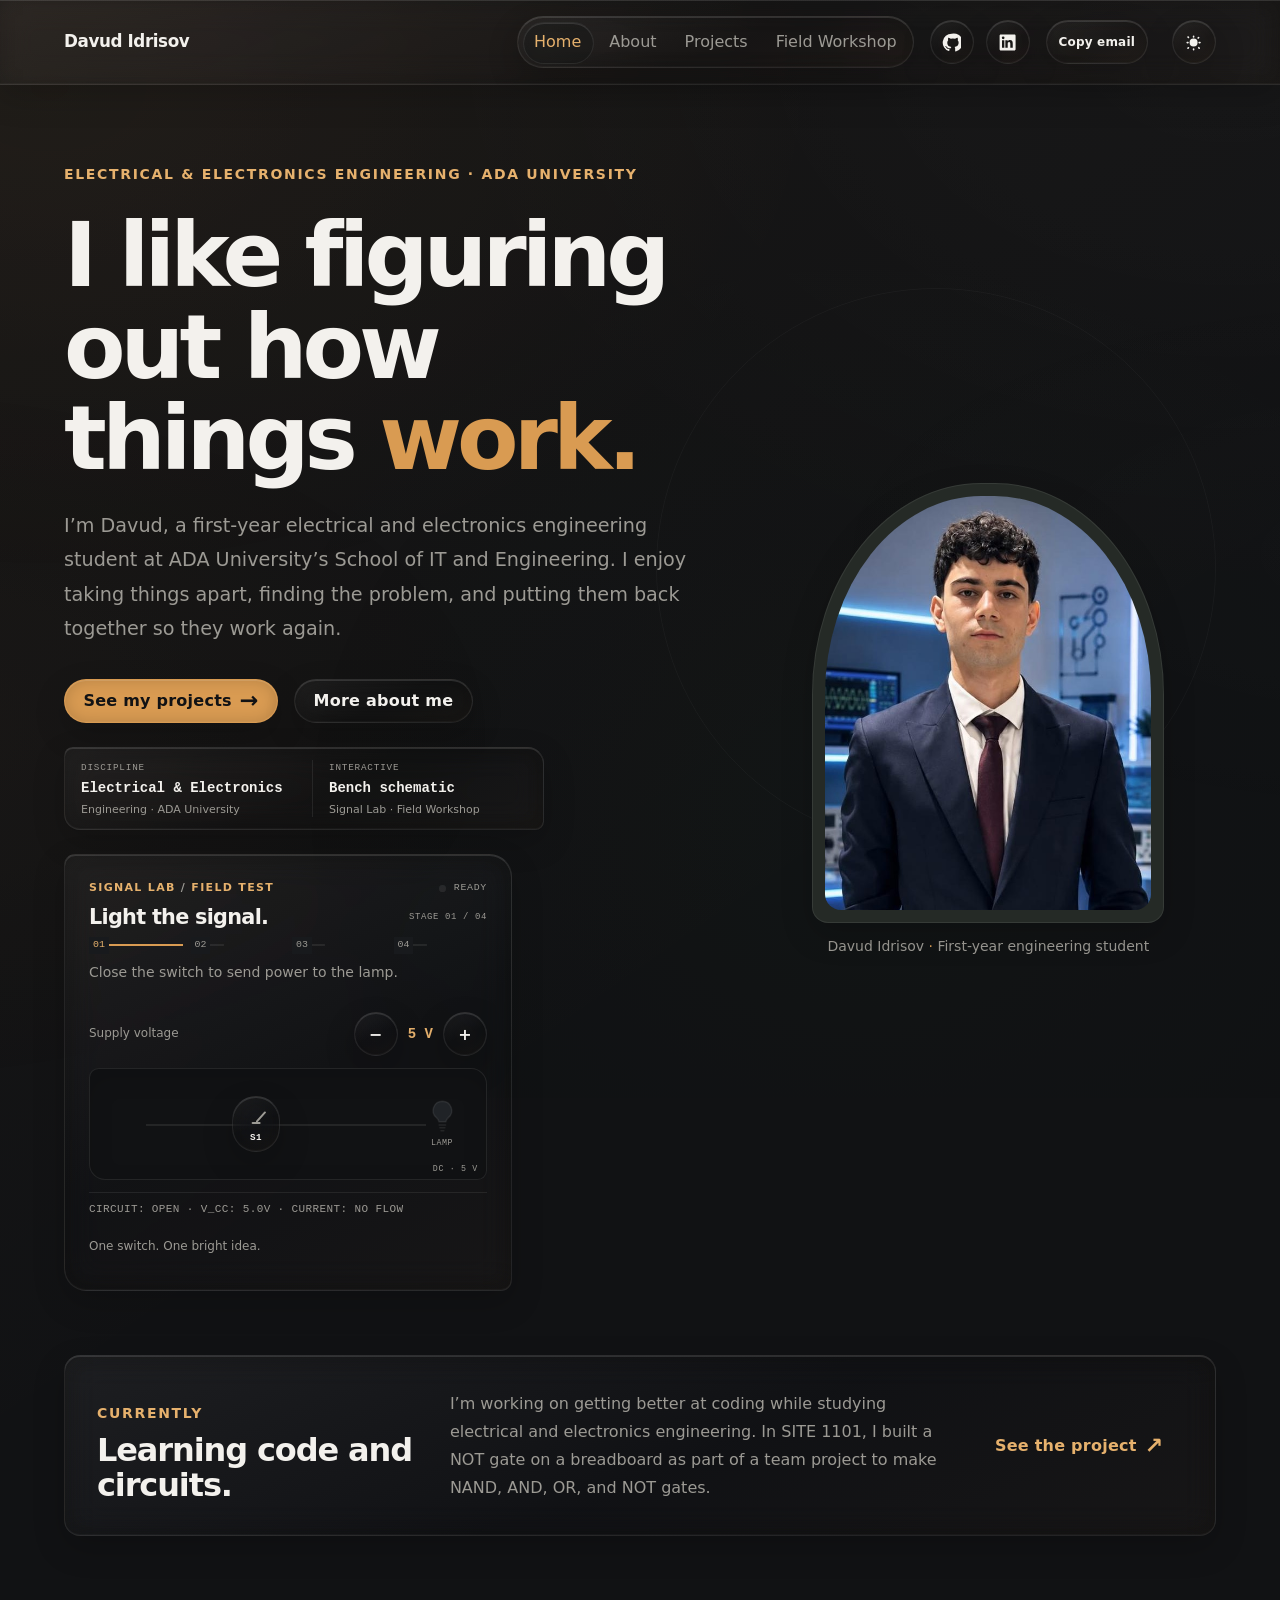
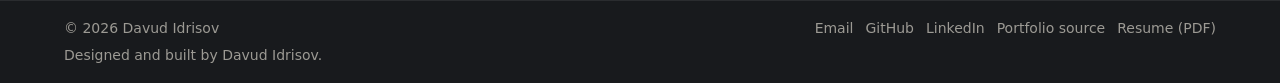
==== commit 8eaba157: "Refresh portfolio design and interactions Co-authored-by: Copilot <223556219+Copilot@users.noreply.g" ====
--- a/index.html
+++ b/index.html
@@ -4,8 +4,7 @@
     <meta charset="utf-8">
     <meta name="viewport" content="width=device-width, initial-scale=1">
     <meta name="description" content="Davud Idrisov is a first-year electrical and electronics engineering student who enjoys repairing, building, and figuring out how things work.">
-    <meta name="theme-color" content="#101a28" media="(prefers-color-scheme: dark)">
-    <meta name="theme-color" content="#f4f6f3" media="(prefers-color-scheme: light)">
+    <meta name="theme-color" content="#111214">
     <meta property="og:type" content="website">
     <meta property="og:title" content="Davud Idrisov — Portfolio">
     <meta property="og:description" content="Davud Idrisov is a first-year electrical and electronics engineering student who enjoys repairing, building, and figuring out how things work.">
@@ -28,6 +27,7 @@
     <script src="assets/js/site.js" defer></script>
     <script src="assets/js/nav.js" defer></script>
     <script src="assets/js/theme.js" defer></script>
+    <script src="assets/js/copy-email.js" defer></script>
     <script src="assets/js/easter-eggs.js" defer></script>
     <script src="assets/js/home.js" defer></script>
     <script src="assets/js/reveal.js" defer></script>
@@ -55,6 +55,10 @@
             <svg viewBox="0 0 24 24" aria-hidden="true"><path d="M20.45 2H3.55C2.69 2 2 2.68 2 3.53v16.94c0 .85.69 1.53 1.55 1.53h16.9c.86 0 1.55-.68 1.55-1.53V3.53c0-.85-.69-1.53-1.55-1.53ZM7.93 18.34H4.97V9.02h2.96v9.32ZM6.45 7.75a1.72 1.72 0 1 1 0-3.44 1.72 1.72 0 0 1 0 3.44Zm11.89 10.59h-2.96v-4.53c0-1.08-.02-2.47-1.5-2.47-1.5 0-1.73 1.17-1.73 2.39v4.61H9.2V9.02h2.84v1.27h.04c.4-.73 1.36-1.5 2.8-1.5 3 0 3.56 1.97 3.56 4.53v5.02Z"/></svg>
           </a>
         </div>
+        <div class="site-header__copy-email">
+          <button class="copy-email-button btn btn--secondary" type="button" data-copy-email="didrisov28062@ada.edu.az" aria-describedby="copy-email-feedback" aria-label="Copy email address">Copy email</button>
+          <span class="copy-email-feedback" id="copy-email-feedback" role="status" aria-live="polite"></span>
+        </div>
         <button class="theme-toggle btn btn--icon btn--secondary" type="button" aria-label="Switch to light theme" title="Switch to light theme" aria-pressed="false">
           <svg viewBox="0 0 24 24" aria-hidden="true"><path d="M12 3a1 1 0 0 1 1 1v1a1 1 0 1 1-2 0V4a1 1 0 0 1 1-1Zm0 4a5 5 0 1 0 0 10 5 5 0 0 0 0-10Zm0 12a1 1 0 0 1 1 1v1a1 1 0 1 1-2 0v-1a1 1 0 0 1 1-1ZM4 11h1a1 1 0 1 1 0 2H4a1 1 0 1 1 0-2Zm15 0h1a1 1 0 1 1 0 2h-1a1 1 0 1 1 0-2ZM5.64 4.22l.71.71a1 1 0 0 1-1.41 1.41l-.71-.71a1 1 0 0 1 1.41-1.41Zm13.42 13.42.71.71a1 1 0 0 1-1.41 1.41l-.71-.71a1 1 0 0 1 1.41-1.41Zm0-11.3-.71.71a1 1 0 0 1-1.41-1.41l.71-.71a1 1 0 0 1 1.41 1.41ZM5.64 19.78a1 1 0 0 1-1.41-1.41l.71-.71a1 1 0 0 1 1.41 1.41l-.71.71Z"/></svg>
         </button>
@@ -74,23 +78,23 @@
             <a class="btn btn--primary" href="projects.html">See my projects <span class="btn__arrow" aria-hidden="true">→</span></a>
             <a class="btn btn--secondary" href="about.html">More about me</a>
           </div>
-          <div class="home-vitals" aria-label="Built for speed">
+          <div class="home-vitals" aria-label="Engineering focus">
             <div class="home-vitals__metric">
-              <span class="home-vitals__label">Page interactive</span>
-              <strong><output data-page-ready title="Measured by browser Navigation Timing">Ready</output><span data-page-ready-unit></span></strong>
-              <span class="home-vitals__meter" aria-hidden="true"><span data-page-ready-meter></span></span>
+              <span class="home-vitals__label">Discipline</span>
+              <strong>Electrical &amp; Electronics</strong>
+              <span class="home-vitals__note">Engineering · ADA University</span>
             </div>
             <span class="home-vitals__divider" aria-hidden="true"></span>
             <div class="home-vitals__metric">
-              <span class="home-vitals__label">Runtime</span>
-              <strong>0 <span>frameworks</span></strong>
-              <span class="home-vitals__note">Native HTML · CSS · JS</span>
+              <span class="home-vitals__label">Interactive</span>
+              <strong>Bench schematic</strong>
+              <span class="home-vitals__note">Signal Lab · Field Workshop</span>
             </div>
           </div>
           <section class="circuit-toy" aria-labelledby="circuit-toy-title">
             <div class="circuit-toy__heading">
               <p class="eyebrow">Signal lab <span aria-hidden="true">/</span> field test</p>
-              <span class="circuit-toy__status" data-circuit-status aria-live="polite">READY</span>
+              <span class="circuit-toy__status" data-circuit-status>READY</span>
             </div>
             <div class="circuit-toy__title-row">
               <h2 id="circuit-toy-title">Light the signal.</h2>
@@ -102,7 +106,7 @@
               <li><span>03</span></li>
               <li><span>04</span></li>
             </ol>
-            <p class="circuit-toy__instruction" data-circuit-instruction>Close the switch to send power to the lamp.</p>
+            <p class="circuit-toy__instruction" data-circuit-instruction aria-live="polite">Close the switch to send power to the lamp.</p>
             <div class="circuit-toy__timer" data-circuit-timer-wrap hidden>
               <span>TIME LEFT</span>
               <output data-circuit-timer aria-live="off">7.0</output>
@@ -128,8 +132,9 @@
               </div>
               <span class="circuit-toy__board-label">DC · <span data-circuit-board-voltage aria-hidden="true">5 V</span></span>
             </div>
+            <output class="circuit-toy__telemetry" data-circuit-telemetry aria-live="polite">CIRCUIT: OPEN · V_CC: 5.0V · CURRENT: NO FLOW</output>
             <div class="circuit-toy__footer">
-              <p class="circuit-toy__hint" data-circuit-hint aria-live="polite">One switch. One bright idea.</p>
+              <p class="circuit-toy__hint" data-circuit-hint>One switch. One bright idea.</p>
               <button class="circuit-toy__next btn btn--primary" type="button" data-circuit-next hidden>Next stage <span class="btn__arrow" aria-hidden="true">→</span></button>
             </div>
           </section>
@@ -148,9 +153,6 @@
           </div>
           <figcaption>Davud Idrisov <span>·</span> First-year engineering student</figcaption>
         </figure>
-        <a class="home-scroll" href="#currently" aria-label="Scroll to currently">
-          <span aria-hidden="true">↓</span> A little more
-        </a>
       </section>
 
       <section class="currently-section" id="currently" aria-labelledby="currently-title" data-reveal>
@@ -172,9 +174,11 @@
         <p>Designed and built by Davud Idrisov.</p>
       </div>
       <nav class="site-footer__social" aria-label="Social and source links">
+        <a href="mailto:didrisov28062@ada.edu.az">Email</a>
         <a href="https://github.com/Davud09" target="_blank" rel="noopener noreferrer">GitHub</a>
         <a href="https://www.linkedin.com/in/davud-idrisov-333a382b0/" target="_blank" rel="noopener noreferrer">LinkedIn</a>
         <a href="https://github.com/Davud09/Davud09.github.io" target="_blank" rel="noopener noreferrer">Portfolio source</a>
+        <a href="assets/Davud_Idrisov_CV.pdf" download>Resume (PDF)</a>
       </nav>
     </footer>
   </body>
--- a/assets/css/base.css
+++ b/assets/css/base.css
@@ -1,18 +1,34 @@
 :root {
   color-scheme: dark;
 
-  --color-page: #101a28;
-  --color-surface: #17283b;
-  --color-surface-raised: #1d3148;
-  --color-text: #f1f5fa;
-  --color-text-muted: #bdc9d8;
-  --color-accent: #86d4c2;
-  --color-accent-rgb: 134 212 194;
-  --color-accent-strong: #a0e3d3;
-  --color-green: #26413f;
-  --color-border: #8297a4;
-  --color-focus: #b4f0e2;
-  --color-on-accent: #10211e;
+  --bg-primary: #111214;
+  --bg-elevated: #181a1d;
+  --bg-subtle: #202327;
+  --border-hairline: rgb(255 255 255 / 8%);
+  --border-strong: rgb(255 255 255 / 16%);
+  --text-primary: #f3f1ed;
+  --text-secondary: #9c9a94;
+  --accent-primary: #d99b52;
+  --accent-primary-rgb: 217 155 82;
+  --accent-soft: rgb(217 155 82 / 12%);
+  --status-active: #529e72;
+  --status-active-rgb: 82 158 114;
+  --color-page: var(--bg-primary);
+  --color-surface: var(--bg-elevated);
+  --color-surface-raised: var(--bg-subtle);
+  --color-text: var(--text-primary);
+  --color-text-muted: var(--text-secondary);
+  --color-accent: var(--accent-primary);
+  --color-accent-rgb: var(--accent-primary-rgb);
+  --color-accent-strong: #e6b16d;
+  --color-green: #252a26;
+  --color-border: var(--border-hairline);
+  --color-border-strong: var(--border-strong);
+  --color-focus: var(--accent-primary);
+  --color-on-accent: #111214;
+  --color-status-active: var(--status-active);
+  --color-status-active-rgb: var(--status-active-rgb);
+  --color-grid-rgb: 255 255 255;
 
   --font-body: system-ui, "Segoe UI", "Helvetica Neue", Arial, sans-serif;
   --font-display: var(--font-body);
@@ -30,8 +46,10 @@
   --space-2: 0.5rem;
   --space-3: 0.75rem;
   --space-4: 1rem;
+  --space-5: 1.25rem;
   --space-6: 1.5rem;
   --space-8: 2rem;
+  --space-10: 2.5rem;
   --space-12: 3rem;
   --space-16: 4rem;
 
@@ -39,7 +57,9 @@
   --radius-md: 1rem;
   --radius-lg: 1.5rem;
   --radius-pill: 999px;
-  --shadow-card: 0 1.25rem 3rem rgb(0 0 0 / 24%);
+  --shadow-card: 0 0.75rem 2rem rgb(0 0 0 / 18%);
+  --ease-standard: cubic-bezier(0.2, 0.7, 0.2, 1);
+  --duration-ui: 180ms;
 
   font-family: var(--font-body);
   font-size: 100%;
@@ -53,19 +73,23 @@
 :root[data-theme="light"] {
   color-scheme: light;
 
-  --color-page: #f4f6f3;
-  --color-surface: #e9eeea;
-  --color-surface-raised: #ffffff;
-  --color-text: #202725;
-  --color-text-muted: #56635f;
-  --color-accent: #28695d;
-  --color-accent-rgb: 40 105 93;
-  --color-accent-strong: #20594f;
-  --color-green: #d8e2dc;
-  --color-border: #7f8a84;
-  --color-focus: #20594f;
-  --color-on-accent: #ffffff;
-  --shadow-card: 0 1rem 2.5rem rgb(32 39 37 / 9%);
+  --bg-primary: #f6f4ef;
+  --bg-elevated: #ffffff;
+  --bg-subtle: #ece9e1;
+  --border-hairline: #e2dfd7;
+  --border-strong: #c9c4b8;
+  --text-primary: #171716;
+  --text-secondary: #5c5a54;
+  --accent-primary: #b4732a;
+  --accent-primary-rgb: 180 115 42;
+  --accent-soft: rgb(180 115 42 / 12%);
+  --status-active: #2f7a50;
+  --status-active-rgb: 47 122 80;
+  --color-accent-strong: #8b551b;
+  --color-green: #e5e9e2;
+  --color-on-accent: #171716;
+  --color-grid-rgb: 92 90 84;
+  --shadow-card: 0 0.75rem 2rem rgb(38 34 27 / 8%);
 }
 
 @view-transition {
@@ -91,26 +115,6 @@
   from {
     opacity: 0;
     transform: translateY(0.25rem);
-  }
-}
-
-@media (prefers-color-scheme: light) {
-  :root:not([data-theme]) {
-    color-scheme: light;
-
-    --color-page: #f4f6f3;
-    --color-surface: #e9eeea;
-    --color-surface-raised: #ffffff;
-    --color-text: #202725;
-    --color-text-muted: #56635f;
-    --color-accent: #28695d;
-    --color-accent-rgb: 40 105 93;
-    --color-accent-strong: #20594f;
-    --color-green: #d8e2dc;
-    --color-border: #7f8a84;
-    --color-on-accent: #ffffff;
-    --color-focus: #20594f;
-    --shadow-card: 0 1rem 2.5rem rgb(32 39 37 / 9%);
   }
 }
 
@@ -143,19 +147,31 @@
   transform: translateY(0);
 }
 
-body::before {
+body::before,
+body::after {
   position: fixed;
   z-index: -1;
-  inset: -18%;
+  inset: -22%;
+  content: "";
+  pointer-events: none;
+  will-change: transform, opacity;
+}
+
+body::before {
   background:
-    radial-gradient(ellipse at 18% 22%, rgb(54 111 126 / 22%), transparent 34%),
-    radial-gradient(ellipse at 82% 18%, rgb(67 105 141 / 18%), transparent 36%),
-    radial-gradient(ellipse at 62% 78%, rgb(45 111 100 / 16%), transparent 38%);
-  content: "";
-  opacity: 0.82;
-  pointer-events: none;
+    radial-gradient(ellipse at 18% 22%, rgb(var(--color-accent-rgb) / 8%), transparent 36%),
+    radial-gradient(ellipse at 82% 18%, rgb(var(--color-grid-rgb) / 3%), transparent 38%),
+    radial-gradient(ellipse at 62% 78%, rgb(var(--color-status-active-rgb) / 4%), transparent 40%);
+  opacity: 0.62;
   animation: aurora-drift 28s ease-in-out infinite alternate;
-  will-change: transform, opacity;
+}
+
+body::after {
+  background:
+    radial-gradient(ellipse at 8% 72%, rgb(var(--color-accent-rgb) / 5%), transparent 32%),
+    radial-gradient(ellipse at 92% 58%, rgb(var(--color-grid-rgb) / 3%), transparent 34%);
+  opacity: 0.45;
+  animation: aurora-drift 36s ease-in-out infinite alternate-reverse;
 }
 
 @keyframes aurora-drift {
@@ -214,6 +230,12 @@
   flex-wrap: wrap;
   gap: var(--space-4);
   margin-top: var(--space-8);
+}
+
+.page-actions .btn,
+.circuit-toy__next,
+.workshop-controls button {
+  white-space: nowrap;
 }
 
 .btn {
@@ -237,11 +259,11 @@
   touch-action: manipulation;
   cursor: pointer;
   transition:
-    background 240ms cubic-bezier(0.2, 0.7, 0.2, 1),
-    border-color 240ms cubic-bezier(0.2, 0.7, 0.2, 1),
-    box-shadow 240ms cubic-bezier(0.2, 0.7, 0.2, 1),
-    color 240ms cubic-bezier(0.2, 0.7, 0.2, 1),
-    transform 240ms cubic-bezier(0.2, 0.7, 0.2, 1);
+    background var(--duration-ui) var(--ease-standard),
+    border-color var(--duration-ui) var(--ease-standard),
+    box-shadow var(--duration-ui) var(--ease-standard),
+    color var(--duration-ui) var(--ease-standard),
+    transform var(--duration-ui) var(--ease-standard);
 }
 
 .btn--primary {
@@ -330,7 +352,7 @@
   font-size: 1.4em;
   font-weight: 800;
   line-height: 0.7;
-  transition: transform 240ms cubic-bezier(0.2, 0.7, 0.2, 1);
+  transition: transform var(--duration-ui) var(--ease-standard);
 }
 
 .btn:hover .btn__arrow {
@@ -342,7 +364,8 @@
 }
 
 @media (prefers-reduced-motion: reduce) {
-  body::before {
+  body::before,
+  body::after {
     animation: none;
     opacity: 0.66;
     transform: none;
--- a/assets/css/layout.css
+++ b/assets/css/layout.css
@@ -1,3 +1,24 @@
+.skip-link {
+  position: absolute;
+  z-index: 100;
+  top: var(--space-2);
+  left: var(--space-2);
+  padding: var(--space-2) var(--space-4);
+  border-radius: var(--radius-pill);
+  background: var(--color-accent);
+  color: var(--color-on-accent);
+  font-weight: 700;
+  text-decoration: none;
+  transform: translateY(-160%);
+}
+
+.skip-link:focus,
+.skip-link:focus-visible {
+  transform: translateY(0);
+  outline: 3px solid var(--color-focus);
+  outline-offset: 4px;
+}
+
 .site-header,
 .site-footer {
   display: flex;
@@ -14,10 +35,11 @@
   z-index: 10;
   min-height: 5rem;
   border-bottom: 1px solid var(--color-border);
+  transition: box-shadow 220ms var(--ease-standard);
 }
 
 .site-header.is-scrolled {
-  --glass-blur: 24px;
+  --glass-blur: 28px;
 }
 
 .site-header__brand {
@@ -39,6 +61,30 @@
 .site-footer__social {
   display: flex;
   align-items: center;
+}
+
+.site-header__copy-email {
+  display: flex;
+  align-items: center;
+  gap: var(--space-2);
+}
+
+.copy-email-button {
+  min-height: 2.75rem;
+  padding-inline: var(--space-3);
+  font-size: var(--text-xs);
+  white-space: nowrap;
+}
+
+.copy-email-feedback {
+  max-width: 13rem;
+  color: var(--color-status-active);
+  font-size: var(--text-2xs);
+  line-height: 1.3;
+}
+
+.copy-email-feedback[data-state="error"] {
+  color: var(--color-text-muted);
 }
 
 .site-header__controls {
@@ -64,29 +110,20 @@
 }
 
 .site-nav__link:hover,
+.site-nav__link:focus-visible,
 .site-nav__link[aria-current="page"] {
   color: var(--color-accent-strong);
-  background: var(--color-surface-raised);
+  background: transparent;
 }
 
 .site-nav__link:hover {
   transform: translateY(-1px);
-}
-
-.site-nav__link[aria-current="page"]::after {
-  position: absolute;
-  right: 0.85rem;
-  bottom: 0.3rem;
-  left: 0.85rem;
-  height: 2px;
-  border-radius: var(--radius-pill);
-  background: var(--color-accent);
-  content: "";
 }
 
 .site-header__social,
 .site-footer__social {
   gap: var(--space-3);
+  flex-wrap: wrap;
 }
 
 .icon-link,
@@ -116,24 +153,16 @@
   color: var(--color-accent-strong);
 }
 
-.site-footer__social .icon-link[aria-label="Davud Idrisov on GitHub"],
-.site-footer__social .icon-link[aria-label="Portfolio source code on GitHub"] {
-  display: flex;
-  width: auto;
-  gap: var(--space-2);
-  padding-inline: var(--space-3);
-}
-
-.site-footer__social .icon-link[aria-label="Davud Idrisov on GitHub"]::after {
-  content: "Profile";
-  font-size: var(--text-xs);
-  font-weight: 650;
-}
-
-.site-footer__social .icon-link[aria-label="Portfolio source code on GitHub"]::after {
-  content: "Repo";
-  font-size: var(--text-xs);
-  font-weight: 650;
+.site-footer__social a {
+  color: var(--color-text-muted);
+  font-size: var(--text-sm);
+  text-decoration: none;
+  text-underline-offset: 0.2em;
+}
+
+.site-footer__social a:hover {
+  color: var(--color-accent-strong);
+  text-decoration: underline;
 }
 
 .icon-link svg,
@@ -213,10 +242,6 @@
 
 .site-footer__social {
   margin-left: auto;
-}
-
-.site-footer__social .icon-link {
-  color: var(--color-text-muted);
 }
 
 .js .site-nav__link:focus-visible,
@@ -266,13 +291,8 @@
     border-radius: var(--radius-sm);
   }
 
-  .site-nav__link[aria-current="page"]::after {
-    right: auto;
-    bottom: 0.7rem;
-    left: var(--space-3);
-    width: 0.3rem;
-    height: 0.3rem;
-    border-radius: 50%;
+  .js .site-nav::before {
+    display: none;
   }
 
   .site-header__social {
--- a/assets/css/home.css
+++ b/assets/css/home.css
@@ -67,22 +67,22 @@
 }
 
 .home-vitals {
-  display: inline-flex;
-  align-items: stretch;
+  display: grid;
+  width: min(100%, 30rem);
+  grid-template-columns: repeat(2, minmax(0, 1fr));
   gap: var(--space-4);
   margin-top: var(--space-6);
   padding: var(--space-3) var(--space-4);
-  border: 1px solid var(--color-border);
+  border: 1px solid var(--border-hairline);
   border-radius: 0.55rem 1rem 0.55rem 1rem;
-  background: linear-gradient(120deg, rgb(131 183 170 / 8%), transparent 75%);
+  background: var(--glass-gradient);
 }
 
 .home-vitals__metric {
   display: grid;
-  min-width: 7rem;
-  grid-template-columns: 1fr auto;
-  align-items: baseline;
-  gap: var(--space-1) var(--space-2);
+  min-width: 0;
+  align-content: start;
+  gap: var(--space-1);
 }
 
 .home-vitals__label {
@@ -95,46 +95,25 @@
 }
 
 .home-vitals__metric strong {
-  color: var(--color-accent-strong);
-  font-family: var(--font-mono);
-  font-size: 1.15rem;
-  line-height: 1.2;
-}
-
-.home-vitals__metric strong span {
-  color: var(--color-text-muted);
-  font-size: 0.63rem;
-  font-weight: 500;
-}
-
-.home-vitals__meter {
-  width: 4.5rem;
-  height: 3px;
-  align-self: center;
-  overflow: hidden;
-  border-radius: var(--radius-pill);
-  background: var(--color-border);
-}
-
-.home-vitals__meter span {
-  display: block;
-  width: 0;
-  height: 100%;
-  border-radius: inherit;
-  background: linear-gradient(90deg, var(--color-accent), var(--color-accent-strong));
-  box-shadow: 0 0 0.5rem var(--color-accent);
-  transition: width 500ms cubic-bezier(0.2, 0.7, 0.2, 1);
+  color: var(--color-text);
+  font-family: var(--font-mono);
+  font-size: var(--text-sm);
+  line-height: 1.35;
 }
 
 .home-vitals__note {
-  grid-column: 1 / -1;
-  color: var(--color-text-muted);
-  font-size: 0.62rem;
+  color: var(--color-text-muted);
+  font-size: var(--text-2xs);
+  line-height: 1.4;
 }
 
 .home-vitals__divider {
-  width: 1px;
-  background: var(--color-border);
+  display: none;
+}
+
+.home-vitals__metric:last-child {
+  padding-left: var(--space-4);
+  border-left: 1px solid var(--border-hairline);
 }
 
 .circuit-toy {
@@ -142,7 +121,7 @@
   max-width: 28rem;
   margin-top: var(--space-6);
   padding: clamp(var(--space-4), 3vw, var(--space-6));
-  border: 1px solid color-mix(in srgb, var(--color-accent) 48%, var(--color-border));
+  border: 1px solid var(--border-hairline);
   border-radius: 0.7rem 1.4rem 0.7rem 1.4rem;
 }
 
@@ -170,6 +149,10 @@
   font-family: var(--font-mono);
   font-size: 0.62rem;
   letter-spacing: 0.07em;
+}
+
+.circuit-toy.is-complete .circuit-toy__status {
+  color: var(--color-status-active);
 }
 
 .circuit-toy__status {
@@ -192,8 +175,7 @@
 }
 
 .circuit-toy.is-complete .circuit-toy__status::before {
-  background: var(--color-accent);
-  box-shadow: 0 0 0.65rem var(--color-accent);
+  background: var(--color-status-active);
 }
 
 .circuit-toy__title-row {
@@ -333,8 +315,8 @@
   border-radius: 0.6rem 1rem 0.6rem 1rem;
   background-color: var(--color-page);
   background-image:
-    linear-gradient(90deg, transparent 49%, rgb(131 183 170 / 7%) 50%, transparent 51%),
-    linear-gradient(transparent 49%, rgb(131 183 170 / 7%) 50%, transparent 51%);
+    linear-gradient(90deg, transparent 49%, rgb(var(--color-grid-rgb) / 5%) 50%, transparent 51%),
+    linear-gradient(transparent 49%, rgb(var(--color-grid-rgb) / 5%) 50%, transparent 51%);
   background-size: 1rem 1rem;
   box-shadow: inset 0 0.5rem 1.5rem rgb(0 0 0 / 12%);
 }
@@ -418,6 +400,7 @@
 .circuit-toy__switch-button {
   display: grid;
   min-width: 3rem;
+  min-height: 3rem;
   justify-items: center;
   gap: var(--space-1);
   padding: var(--space-2);
@@ -462,18 +445,18 @@
 }
 
 .circuit-toy__switch-button.is-closed {
-  border-color: var(--color-accent);
-  background: color-mix(in srgb, var(--color-accent) 12%, var(--color-surface));
-  color: var(--color-accent-strong);
+  border-color: var(--color-status-active);
+  background: color-mix(in srgb, var(--color-status-active) 14%, var(--color-surface));
+  color: var(--color-status-active);
 }
 
 .circuit-toy__switch-button.is-closed .circuit-toy__switch-lever::before {
-  background: var(--color-accent-strong);
+  background: var(--color-status-active);
   transform: translateX(-50%) rotate(-42deg);
 }
 
 .circuit-toy__switch-button.is-closed .circuit-toy__switch-lever::after {
-  background: var(--color-accent-strong);
+  background: var(--color-status-active);
 }
 
 .circuit-toy__lamp {
@@ -495,11 +478,11 @@
   width: 3.8rem;
   aspect-ratio: 1;
   border-radius: 50%;
-  background: radial-gradient(circle, rgb(var(--color-accent-rgb) / 38%), transparent 68%);
+  background: radial-gradient(circle, rgb(var(--color-accent-rgb) / 24%), transparent 68%);
   content: "";
   opacity: 0;
   transform: translateX(-50%);
-  transition: opacity 240ms ease;
+  transition: opacity 180ms ease;
 }
 
 .circuit-toy__lamp svg,
@@ -531,8 +514,7 @@
 }
 
 .circuit-toy__board.is-powered .circuit-toy__wire {
-  background: var(--color-accent-strong);
-  box-shadow: 0 0 0.6rem var(--color-accent);
+  background: var(--color-status-active);
 }
 
 .circuit-toy__board-label {
@@ -543,6 +525,19 @@
   font-family: var(--font-mono);
   font-size: 0.52rem;
   letter-spacing: 0.08em;
+}
+
+.circuit-toy__telemetry {
+  display: block;
+  margin-top: var(--space-3);
+  padding-top: var(--space-2);
+  border-top: 1px solid var(--border-hairline);
+  color: var(--color-text-muted);
+  font-family: var(--font-mono);
+  font-size: var(--text-2xs);
+  letter-spacing: 0.035em;
+  line-height: 1.5;
+  font-variant-numeric: tabular-nums;
 }
 
 .circuit-toy__footer {
@@ -601,7 +596,7 @@
   display: grid;
   place-items: center;
   background:
-    radial-gradient(circle at 70% 22%, rgb(143 190 197 / 28%), transparent 25%),
+    radial-gradient(circle at 70% 22%, rgb(var(--color-accent-rgb) / 18%), transparent 25%),
     linear-gradient(145deg, var(--color-surface-raised), var(--color-green));
   color: var(--color-text);
   font-family: var(--font-display);
@@ -729,13 +724,12 @@
 
   .home-vitals {
     width: 100%;
-    justify-content: space-between;
     gap: var(--space-3);
     padding-inline: var(--space-3);
   }
 
-  .home-vitals__metric {
-    min-width: 0;
+  .home-vitals__metric:last-child {
+    padding-left: var(--space-3);
   }
 
   .circuit-toy__board {
@@ -754,7 +748,7 @@
   }
 
   .circuit-toy__switch-button {
-    min-width: 2.3rem;
+    min-width: 3rem;
     padding: var(--space-1);
   }
 
--- a/assets/css/glass.css
+++ b/assets/css/glass.css
@@ -1,59 +1,64 @@
 :root {
-  --glass-tint: 16 26 40;
-  --glass-fill: rgb(var(--glass-tint) / 88%);
-  --glass-fill-raised: rgb(29 49 72 / 92%);
-  --glass-fallback: #17283b;
-  --glass-fallback-raised: #1d3148;
-  --glass-border: rgb(199 230 243 / 34%);
-  --glass-top-highlight: rgb(255 255 255 / 54%);
-  --glass-highlight: rgb(255 255 255 / 18%);
-  --glass-inner-shadow: rgb(0 0 0 / 20%);
-  --glass-blur: 18px;
-  --glass-saturate: 155%;
-  --glass-brightness: 110%;
-  --glass-shadow: 0 1.5rem 4rem rgb(0 0 0 / 28%),
+  --glass-tint: 17 18 20;
+  --glass-alpha: 0.82;
+  --glass-alpha-raised: 0.94;
+  --glass-fill: rgb(var(--glass-tint) / var(--glass-alpha));
+  --glass-fill-raised: rgb(24 26 29 / var(--glass-alpha-raised));
+  --glass-gradient: linear-gradient(
+    155deg,
+    rgb(255 255 255 / 5%) 0%,
+    rgb(var(--glass-tint) / 2%) 55%,
+    rgb(var(--color-accent-rgb) / 3%) 100%
+  );
+  --glass-fallback: var(--bg-elevated);
+  --glass-fallback-raised: var(--bg-subtle);
+  --glass-border: var(--border-hairline);
+  --glass-top-highlight: rgb(255 255 255 / 12%);
+  --glass-highlight: rgb(255 255 255 / 8%);
+  --glass-inner-shadow: rgb(0 0 0 / 16%);
+  --glass-blur: 16px;
+  --glass-saturate: 120%;
+  --glass-brightness: 102%;
+  --glass-outer-shadow: 0 0.75rem 2rem rgb(0 0 0 / 18%);
+  --glass-inset:
     inset 0 1px 0 var(--glass-top-highlight),
-    inset 0 -1px 0 rgb(255 255 255 / 6%),
-    inset 0 0 1.5rem var(--glass-inner-shadow);
+    inset 0 -1px 0 rgb(255 255 255 / 3%),
+    inset 0 0 1rem var(--glass-inner-shadow);
+  --glass-shadow: var(--glass-outer-shadow), var(--glass-inset);
+  --glass-sheen: rgb(255 255 255 / 9%);
+  --mx: 50%;
+  --my: 12%;
 }
 
 :root[data-theme="light"] {
-  --glass-tint: 255 255 255;
-  --glass-fill: rgb(var(--glass-tint) / 92%);
-  --glass-fill-raised: rgb(248 251 249 / 96%);
-  --glass-fallback: #e9eeea;
+  --glass-tint: 246 244 239;
+  --glass-alpha: 0.88;
+  --glass-alpha-raised: 0.96;
+  --glass-fill: rgb(var(--glass-tint) / var(--glass-alpha));
+  --glass-fill-raised: rgb(255 255 255 / var(--glass-alpha-raised));
+  --glass-gradient: linear-gradient(
+    155deg,
+    rgb(255 255 255 / 92%),
+    rgb(246 244 239 / 82%)
+  );
+  --glass-fallback: #f6f4ef;
   --glass-fallback-raised: #ffffff;
-  --glass-border: rgb(64 89 81 / 30%);
-  --glass-top-highlight: rgb(255 255 255 / 94%);
-  --glass-highlight: rgb(255 255 255 / 68%);
-  --glass-inner-shadow: rgb(32 54 46 / 7%);
-  --glass-shadow: 0 1.5rem 4rem rgb(32 39 37 / 12%),
+  --glass-border: var(--border-hairline);
+  --glass-top-highlight: rgb(255 255 255 / 96%);
+  --glass-highlight: rgb(255 255 255 / 56%);
+  --glass-inner-shadow: rgb(34 31 25 / 5%);
+  --glass-outer-shadow: 0 0.75rem 2rem rgb(38 34 27 / 7%);
+  --glass-inset:
     inset 0 1px 0 var(--glass-top-highlight),
-    inset 0 -1px 0 rgb(32 54 46 / 6%),
-    inset 0 0 1.5rem var(--glass-inner-shadow);
-}
-
-@media (prefers-color-scheme: light) {
-  :root:not([data-theme]) {
-    --glass-tint: 255 255 255;
-    --glass-fill: rgb(var(--glass-tint) / 92%);
-    --glass-fill-raised: rgb(248 251 249 / 96%);
-    --glass-fallback: #e9eeea;
-    --glass-fallback-raised: #ffffff;
-    --glass-border: rgb(64 89 81 / 30%);
-    --glass-top-highlight: rgb(255 255 255 / 94%);
-    --glass-highlight: rgb(255 255 255 / 68%);
-    --glass-inner-shadow: rgb(32 54 46 / 7%);
-    --glass-shadow: 0 1.5rem 4rem rgb(32 39 37 / 12%),
-      inset 0 1px 0 var(--glass-top-highlight),
-      inset 0 -1px 0 rgb(32 54 46 / 6%),
-      inset 0 0 1.5rem var(--glass-inner-shadow);
-  }
+    inset 0 -1px 0 rgb(23 23 22 / 3%),
+    inset 0 0 1rem var(--glass-inner-shadow);
+  --glass-shadow: var(--glass-outer-shadow), var(--glass-inset);
+  --glass-sheen: rgb(255 255 255 / 45%);
 }
 
 body {
   background-color: var(--color-page);
-  background-image: linear-gradient(145deg, rgb(20 37 55 / 18%), transparent 58%);
+  background-image: linear-gradient(145deg, rgb(var(--color-accent-rgb) / 4%), transparent 58%);
 }
 
 .site-header {
@@ -64,180 +69,156 @@
 
 .site-nav {
   position: relative;
+  isolation: isolate;
 }
 
 .site-nav::before {
   position: absolute;
-  top: var(--nav-indicator-y, 0);
-  left: var(--nav-indicator-x, 0);
+  top: 0;
+  left: 0;
   width: var(--nav-indicator-width, 0);
   height: var(--nav-indicator-height, 0);
   border: 1px solid var(--glass-border);
   border-radius: var(--radius-pill);
-  background: var(--glass-highlight);
+  background: rgb(var(--glass-tint) / 28%);
   box-shadow: inset 0 1px 0 var(--glass-top-highlight);
   content: "";
   pointer-events: none;
-  transition:
-    top 180ms ease,
-    left 180ms ease,
-    width 180ms ease,
-    height 180ms ease;
+  transform: translate3d(var(--nav-indicator-x, 0), var(--nav-indicator-y, 0), 0);
+  transition: transform 180ms var(--ease-standard);
 }
 
 .site-nav__link {
   z-index: 1;
 }
 
-:is(
-  .site-header,
-  .site-nav,
-  .site-nav__link[aria-current="page"],
-  .icon-link,
-  .theme-toggle,
-  .menu-toggle,
-  .btn,
-  .circuit-toy__switch-button,
-  .circuit-toy__next,
-  .workshop-controls button,
-  .lightbox,
-  .lightbox__panel,
-  .lightbox__close,
-  .project-card,
-  .project-card__status,
-  .project-card__zoom-hint,
-  .education-card,
-  .skill-card,
-  .score-card,
-  .interest-card,
-  .currently-section,
-  .home-vitals,
-  .circuit-toy,
-  .workshop,
-  .station-panel,
-  .achievement-panel,
-  .achievement.is-unlocked,
-  .projects-status,
-  .no-script-note,
-  .egg-dialog,
-  .voltage-toast,
-  .home-scroll
-) {
+.glass,
+.site-header,
+.site-nav,
+.icon-link,
+.theme-toggle,
+.menu-toggle,
+.btn,
+.circuit-toy__switch-button,
+.circuit-toy__next,
+.workshop-controls button,
+.lightbox,
+.lightbox__panel,
+.lightbox__close,
+.project-card,
+.project-card__status,
+.project-card__zoom-hint,
+.education-card,
+.skill-card,
+.score-card,
+.interest-card,
+.language-list li,
+.currently-section,
+.home-vitals,
+.circuit-toy,
+.workshop,
+.station-panel,
+.achievement-panel,
+.achievement.is-unlocked,
+.projects-status,
+.no-script-note,
+.egg-dialog,
+.voltage-toast,
+.home-scroll {
   position: relative;
   isolation: isolate;
   border-color: var(--glass-border);
   border-top-color: var(--glass-top-highlight);
-  background:
-    linear-gradient(145deg, rgb(var(--glass-tint) / 94%), rgb(var(--glass-tint) / 82%));
+  background: var(--glass-gradient);
   box-shadow: var(--glass-shadow);
   -webkit-backdrop-filter: blur(var(--glass-blur)) saturate(var(--glass-saturate)) brightness(var(--glass-brightness));
   backdrop-filter: blur(var(--glass-blur)) saturate(var(--glass-saturate)) brightness(var(--glass-brightness));
 }
 
-:is(
-  .site-header,
-  .site-nav,
-  .site-nav__link[aria-current="page"],
-  .icon-link,
-  .theme-toggle,
-  .menu-toggle,
-  .btn,
-  .circuit-toy__switch-button,
-  .circuit-toy__next,
-  .workshop-controls button,
-  .lightbox,
-  .lightbox__panel,
-  .lightbox__close,
-  .project-card,
-  .project-card__status,
-  .project-card__zoom-hint,
-  .education-card,
-  .skill-card,
-  .score-card,
-  .interest-card,
-  .currently-section,
-  .home-vitals,
-  .circuit-toy,
-  .workshop,
-  .station-panel,
-  .achievement-panel,
-  .achievement.is-unlocked,
-  .projects-status,
-  .no-script-note,
-  .egg-dialog,
-  .voltage-toast,
-  .home-scroll
-)::after {
+.glass::after,
+.site-header::after,
+.site-nav::after,
+.icon-link::after,
+.theme-toggle::after,
+.menu-toggle::after,
+.btn::after,
+.circuit-toy__switch-button::after,
+.circuit-toy__next::after,
+.workshop-controls button::after,
+.lightbox::after,
+.lightbox__panel::after,
+.lightbox__close::after,
+.project-card::after,
+.project-card__status::after,
+.project-card__zoom-hint::after,
+.education-card::after,
+.skill-card::after,
+.score-card::after,
+.interest-card::after,
+.language-list li::after,
+.currently-section::after,
+.home-vitals::after,
+.circuit-toy::after,
+.workshop::after,
+.station-panel::after,
+.achievement-panel::after,
+.achievement.is-unlocked::after,
+.projects-status::after,
+.no-script-note::after,
+.egg-dialog::after,
+.voltage-toast::after,
+.home-scroll::after {
   position: absolute;
   z-index: 0;
   inset: 0;
   border-radius: inherit;
   background: radial-gradient(
-    circle at var(--mx, 50%) var(--my, 50%),
-    rgb(255 255 255 / 20%),
+    14rem circle at var(--mx, 50%) var(--my, 12%),
+    var(--glass-sheen),
     transparent 58%
   );
   content: "";
   opacity: 0;
   pointer-events: none;
-  transition: opacity 240ms cubic-bezier(0.2, 0.7, 0.2, 1);
-}
-
-:is(
-  .site-header,
-  .site-nav,
-  .site-nav__link[aria-current="page"],
-  .icon-link,
-  .theme-toggle,
-  .menu-toggle,
-  .btn,
-  .circuit-toy__switch-button,
-  .circuit-toy__next,
-  .workshop-controls button,
-  .lightbox,
-  .lightbox__panel,
-  .lightbox__close,
-  .project-card,
-  .project-card__status,
-  .project-card__zoom-hint,
-  .education-card,
-  .skill-card,
-  .score-card,
-  .interest-card,
-  .currently-section,
-  .home-vitals,
-  .circuit-toy,
-  .workshop,
-  .station-panel,
-  .achievement-panel,
-  .achievement.is-unlocked,
-  .projects-status,
-  .no-script-note,
-  .egg-dialog,
-  .voltage-toast,
-  .home-scroll
-) > :not(.glass-control__light, .glass-control__ripple) {
+  transition: opacity 180ms var(--ease-standard);
+}
+
+.glass > :not(.glass-control__light, .glass-control__ripple),
+.site-header > :not(.glass-control__light, .glass-control__ripple),
+.site-nav > :not(.glass-control__light, .glass-control__ripple),
+.btn > :not(.glass-control__light, .glass-control__ripple),
+.circuit-toy > :not(.glass-control__light, .glass-control__ripple),
+.workshop > :not(.glass-control__light, .glass-control__ripple),
+.project-card > :not(.glass-control__light, .glass-control__ripple),
+.education-card > :not(.glass-control__light, .glass-control__ripple),
+.skill-card > :not(.glass-control__light, .glass-control__ripple),
+.score-card > :not(.glass-control__light, .glass-control__ripple),
+.interest-card > :not(.glass-control__light, .glass-control__ripple),
+.currently-section > :not(.glass-control__light, .glass-control__ripple),
+.home-vitals > :not(.glass-control__light, .glass-control__ripple),
+.station-panel > :not(.glass-control__light, .glass-control__ripple),
+.achievement-panel > :not(.glass-control__light, .glass-control__ripple),
+.lightbox > :not(.glass-control__light, .glass-control__ripple),
+.lightbox__panel > :not(.glass-control__light, .glass-control__ripple),
+.egg-dialog > :not(.glass-control__light, .glass-control__ripple) {
   position: relative;
   z-index: 1;
 }
 
-:is(
-  .btn.btn--primary,
-  .home-hero .btn.btn--primary,
-  .circuit-toy__next
-) {
-  border-color: var(--color-accent);
+.btn.btn--primary,
+.home-hero .btn.btn--primary,
+.circuit-toy__next {
+  border-color: rgb(var(--color-accent-rgb) / 70%);
   background: linear-gradient(
     145deg,
-    rgb(var(--color-accent-rgb) / 96%),
-    rgb(var(--color-accent-rgb) / 90%)
+    rgb(var(--color-accent-rgb) / 100%),
+    rgb(var(--color-accent-rgb) / 100%)
   );
   color: var(--color-on-accent);
 }
 
 .btn.btn--secondary {
-  background:
-    linear-gradient(145deg, rgb(var(--glass-tint) / 94%), rgb(var(--glass-tint) / 82%));
+  background: var(--glass-gradient);
   color: var(--color-text);
 }
 
@@ -246,6 +227,8 @@
   background: transparent;
   box-shadow: none;
   color: var(--color-accent-strong);
+  -webkit-backdrop-filter: none;
+  backdrop-filter: none;
 }
 
 .btn.btn--primary:not(:disabled):not([aria-disabled="true"]):hover {
@@ -253,20 +236,25 @@
 }
 
 .btn.btn--secondary:not(:disabled):not([aria-disabled="true"]):hover {
-  background:
-    linear-gradient(145deg, rgb(var(--glass-tint) / 98%), rgb(var(--glass-tint) / 92%));
+  background: linear-gradient(
+    145deg,
+    rgb(var(--glass-tint) / 0.82),
+    rgb(var(--glass-tint) / 0.58)
+  );
 }
 
 .btn.btn--ghost:not(:disabled):not([aria-disabled="true"]):hover {
   border-color: var(--glass-border);
   background: var(--glass-fill);
   color: var(--color-text);
+  -webkit-backdrop-filter: blur(var(--glass-blur)) saturate(var(--glass-saturate));
+  backdrop-filter: blur(var(--glass-blur)) saturate(var(--glass-saturate));
 }
 
 .circuit-toy__switch-button.is-closed {
-  border-color: var(--color-accent);
-  background: color-mix(in srgb, var(--color-accent) 18%, var(--glass-fill));
-  color: var(--color-accent-strong);
+  border-color: var(--color-status-active);
+  background: color-mix(in srgb, var(--color-status-active) 14%, var(--color-surface));
+  color: var(--color-status-active);
 }
 
 .glass-control {
@@ -275,9 +263,9 @@
   overflow: hidden;
   transform: translate3d(var(--magnetic-x, 0), var(--magnetic-y, 0), 0);
   transition:
-    border-color 220ms cubic-bezier(0.2, 0.7, 0.2, 1),
-    box-shadow 220ms cubic-bezier(0.2, 0.7, 0.2, 1),
-    transform 220ms cubic-bezier(0.2, 0.7, 0.2, 1);
+    border-color 180ms var(--ease-standard),
+    box-shadow 180ms var(--ease-standard),
+    transform 180ms var(--ease-standard);
 }
 
 .glass-control__light {
@@ -316,9 +304,7 @@
 .glass-control:not([aria-disabled="true"]):hover,
 .glass-control:focus-visible {
   border-color: var(--color-accent);
-  box-shadow:
-    0 0 0 1px rgb(134 212 194 / 34%),
-    var(--glass-shadow);
+  box-shadow: var(--glass-shadow);
 }
 
 .voltage-toast {
@@ -374,7 +360,7 @@
 
 .egg-dialog::backdrop,
 .lightbox::backdrop {
-  background: rgb(4 12 22 / 68%);
+  background: rgb(17 18 20 / 72%);
   -webkit-backdrop-filter: blur(7px);
   backdrop-filter: blur(7px);
 }
@@ -427,37 +413,18 @@
 
 .voltage-boost .circuit-toy {
   border-color: var(--color-accent);
-  box-shadow: 0 0 2rem rgb(134 212 194 / 40%), var(--glass-shadow);
+  box-shadow: var(--glass-shadow);
 }
 
 :root.is-oscilloscope {
-  --color-page: #03130d;
-  --color-surface: #071d13;
-  --color-surface-raised: #0c2b1b;
-  --color-text: #e0ffe8;
-  --color-text-muted: #a4d8b1;
-  --color-accent: #65f58a;
-  --color-accent-rgb: 101 245 138;
-  --color-accent-strong: #a3ffb8;
-  --color-border: rgb(123 255 156 / 46%);
-  --color-focus: #a3ffb8;
-  --color-on-accent: #071d13;
-  --glass-tint: 7 29 19;
-  --glass-fill: rgb(7 29 19 / 92%);
-  --glass-fill-raised: rgb(12 43 27 / 96%);
-  --glass-fallback: #071d13;
-  --glass-fallback-raised: #0c2b1b;
-  --glass-border: rgb(123 255 156 / 58%);
-  --glass-top-highlight: rgb(191 255 204 / 72%);
-  --glass-highlight: rgb(123 255 156 / 22%);
-  --glass-inner-shadow: rgb(0 0 0 / 28%);
+  --glass-blur: 10px;
 }
 
 :root.is-oscilloscope body {
   background-image: repeating-linear-gradient(
     to bottom,
     transparent 0 9.8rem,
-    rgb(123 255 156 / 18%) 9.8rem 10rem
+    rgb(var(--color-accent-rgb) / 7%) 9.8rem 10rem
   );
 }
 
@@ -469,58 +436,56 @@
 }
 
 @media (hover: hover) {
-  :is(
-    .site-header,
-    .site-nav,
-    .site-nav__link[aria-current="page"],
-    .icon-link,
-    .theme-toggle,
-    .menu-toggle,
-    .btn,
-    .circuit-toy__switch-button,
-    .circuit-toy__next,
-    .workshop-controls button,
-    .project-card,
-    .education-card,
-    .skill-card,
-    .score-card,
-    .interest-card,
-    .currently-section,
-    .home-vitals,
-    .circuit-toy,
-    .workshop,
-    .station-panel,
-    .achievement-panel,
-    .achievement.is-unlocked,
-    .home-scroll
-  ):hover::after {
+  .glass:hover::after,
+  .site-header:hover::after,
+  .site-nav:hover::after,
+  .icon-link:hover::after,
+  .theme-toggle:hover::after,
+  .menu-toggle:hover::after,
+  .btn:hover::after,
+  .circuit-toy__switch-button:hover::after,
+  .circuit-toy__next:hover::after,
+  .workshop-controls button:hover::after,
+  .project-card:hover::after,
+  .education-card:hover::after,
+  .skill-card:hover::after,
+  .score-card:hover::after,
+  .interest-card:hover::after,
+  .language-list li:hover::after,
+  .currently-section:hover::after,
+  .home-vitals:hover::after,
+  .circuit-toy:hover::after,
+  .workshop:hover::after,
+  .station-panel:hover::after,
+  .achievement-panel:hover::after,
+  .achievement.is-unlocked:hover::after,
+  .home-scroll:hover::after {
     opacity: 1;
   }
 
-  :is(
-    .site-header,
-    .site-nav,
-    .icon-link,
-    .theme-toggle,
-    .menu-toggle,
-    .btn,
-    .circuit-toy__switch-button,
-    .circuit-toy__next,
-    .workshop-controls button,
-    .project-card,
-    .education-card,
-    .skill-card,
-    .score-card,
-    .interest-card,
-    .currently-section,
-    .home-vitals,
-    .circuit-toy,
-    .workshop,
-    .station-panel,
-    .achievement-panel,
-    .home-scroll
-  ):hover {
-    --glass-brightness: 120%;
+  .glass:hover,
+  .site-header:hover,
+  .site-nav:hover,
+  .icon-link:hover,
+  .theme-toggle:hover,
+  .menu-toggle:hover,
+  .btn:hover,
+  .circuit-toy__switch-button:hover,
+  .circuit-toy__next:hover,
+  .workshop-controls button:hover,
+  .project-card:hover,
+  .education-card:hover,
+  .skill-card:hover,
+  .score-card:hover,
+  .interest-card:hover,
+  .currently-section:hover,
+  .home-vitals:hover,
+  .circuit-toy:hover,
+  .workshop:hover,
+  .station-panel:hover,
+  .achievement-panel:hover,
+  .home-scroll:hover {
+    --glass-brightness: 105%;
   }
 
   .project-card,
@@ -528,11 +493,13 @@
   .score-card,
   .interest-card,
   .education-card,
+  .language-list li,
   .station-panel,
   .achievement-panel {
-    transition: border-color 220ms cubic-bezier(0.2, 0.7, 0.2, 1),
-      box-shadow 220ms cubic-bezier(0.2, 0.7, 0.2, 1),
-      transform 220ms cubic-bezier(0.2, 0.7, 0.2, 1);
+    transition:
+      border-color 180ms var(--ease-standard),
+      box-shadow 180ms var(--ease-standard),
+      transform 180ms var(--ease-standard);
   }
 
   .project-card:hover,
@@ -540,61 +507,61 @@
   .score-card:hover,
   .interest-card:hover,
   .education-card:hover,
+  .language-list li:hover,
   .station-panel:hover,
   .achievement-panel:hover {
     border-color: var(--color-accent);
-    transform: perspective(900px) rotateX(1deg) rotateY(-1deg) translateY(-2px);
+    transform: perspective(900px) rotateX(4deg) rotateY(-5deg) translateY(-4px);
   }
 
   .project-card:nth-child(even):hover,
   .skill-card:nth-child(even):hover,
   .score-card:nth-child(even):hover,
   .interest-card:nth-child(even):hover {
-    transform: perspective(900px) rotateX(1deg) rotateY(1deg) translateY(-2px);
+    transform: perspective(900px) rotateX(4deg) rotateY(5deg) translateY(-4px);
   }
 }
 
 @media (max-width: 38rem) {
   :root {
-    --glass-blur: 12px;
+    --glass-blur: 8px;
   }
 }
 
 @supports not ((backdrop-filter: blur(1px)) or (-webkit-backdrop-filter: blur(1px))) {
-  :is(
-    .site-header,
-    .site-nav,
-    .site-nav__link[aria-current="page"],
-    .icon-link,
-    .theme-toggle,
-    .menu-toggle,
-    .btn,
-    .circuit-toy__switch-button,
-    .circuit-toy__next,
-    .workshop-controls button,
-    .lightbox,
-    .lightbox__panel,
-    .lightbox__close,
-    .project-card,
-    .project-card__status,
-    .project-card__zoom-hint,
-    .education-card,
-    .skill-card,
-    .score-card,
-    .interest-card,
-    .currently-section,
-    .home-vitals,
-    .circuit-toy,
-    .workshop,
-    .station-panel,
-    .achievement-panel,
-    .achievement.is-unlocked,
-    .projects-status,
-    .no-script-note,
-    .egg-dialog,
-    .voltage-toast,
-    .home-scroll
-  ) {
+  .glass,
+  .site-header,
+  .site-nav,
+  .icon-link,
+  .theme-toggle,
+  .menu-toggle,
+  .btn,
+  .circuit-toy__switch-button,
+  .circuit-toy__next,
+  .workshop-controls button,
+  .lightbox,
+  .lightbox__panel,
+  .lightbox__close,
+  .project-card,
+  .project-card__status,
+  .project-card__zoom-hint,
+  .education-card,
+  .skill-card,
+  .score-card,
+  .interest-card,
+  .language-list li,
+  .currently-section,
+  .home-vitals,
+  .circuit-toy,
+  .workshop,
+  .station-panel,
+  .achievement-panel,
+  .achievement.is-unlocked,
+  .projects-status,
+  .no-script-note,
+  .egg-dialog,
+  .voltage-toast,
+  .home-scroll {
     background: var(--glass-fallback);
   }
 
@@ -611,40 +578,39 @@
 }
 
 @media (prefers-reduced-transparency: reduce) {
-  :is(
-    .site-header,
-    .site-nav,
-    .site-nav__link[aria-current="page"],
-    .icon-link,
-    .theme-toggle,
-    .menu-toggle,
-    .btn,
-    .circuit-toy__switch-button,
-    .circuit-toy__next,
-    .workshop-controls button,
-    .lightbox,
-    .lightbox__panel,
-    .lightbox__close,
-    .project-card,
-    .project-card__status,
-    .project-card__zoom-hint,
-    .education-card,
-    .skill-card,
-    .score-card,
-    .interest-card,
-    .currently-section,
-    .home-vitals,
-    .circuit-toy,
-    .workshop,
-    .station-panel,
-    .achievement-panel,
-    .achievement.is-unlocked,
-    .projects-status,
-    .no-script-note,
-    .egg-dialog,
-    .voltage-toast,
-    .home-scroll
-  ) {
+  .glass,
+  .site-header,
+  .site-nav,
+  .icon-link,
+  .theme-toggle,
+  .menu-toggle,
+  .btn,
+  .circuit-toy__switch-button,
+  .circuit-toy__next,
+  .workshop-controls button,
+  .lightbox,
+  .lightbox__panel,
+  .lightbox__close,
+  .project-card,
+  .project-card__status,
+  .project-card__zoom-hint,
+  .education-card,
+  .skill-card,
+  .score-card,
+  .interest-card,
+  .language-list li,
+  .currently-section,
+  .home-vitals,
+  .circuit-toy,
+  .workshop,
+  .station-panel,
+  .achievement-panel,
+  .achievement.is-unlocked,
+  .projects-status,
+  .no-script-note,
+  .egg-dialog,
+  .voltage-toast,
+  .home-scroll {
     background: var(--glass-fallback);
     -webkit-backdrop-filter: none;
     backdrop-filter: none;
@@ -663,40 +629,45 @@
 }
 
 @media (forced-colors: active) {
-  :is(
-    .site-header,
-    .site-nav,
-    .site-nav__link[aria-current="page"],
-    .icon-link,
-    .theme-toggle,
-    .menu-toggle,
-    .btn,
-    .circuit-toy__switch-button,
-    .circuit-toy__next,
-    .workshop-controls button,
-    .lightbox,
-    .lightbox__panel,
-    .lightbox__close,
-    .project-card,
-    .project-card__status,
-    .project-card__zoom-hint,
-    .education-card,
-    .skill-card,
-    .score-card,
-    .interest-card,
-    .currently-section,
-    .home-vitals,
-    .circuit-toy,
-    .workshop,
-    .station-panel,
-    .achievement-panel,
-    .achievement.is-unlocked,
-    .projects-status,
-    .no-script-note,
-    .egg-dialog,
-    .voltage-toast,
-    .home-scroll
-  ) {
+  .project-card__gallery .project-card__image-button {
+    border: 1px solid ButtonText;
+    background: Canvas;
+    color: ButtonText;
+  }
+
+  .glass,
+  .site-header,
+  .site-nav,
+  .icon-link,
+  .theme-toggle,
+  .menu-toggle,
+  .btn,
+  .circuit-toy__switch-button,
+  .circuit-toy__next,
+  .workshop-controls button,
+  .lightbox,
+  .lightbox__panel,
+  .lightbox__close,
+  .project-card,
+  .project-card__status,
+  .project-card__zoom-hint,
+  .education-card,
+  .skill-card,
+  .score-card,
+  .interest-card,
+  .language-list li,
+  .currently-section,
+  .home-vitals,
+  .circuit-toy,
+  .workshop,
+  .station-panel,
+  .achievement-panel,
+  .achievement.is-unlocked,
+  .projects-status,
+  .no-script-note,
+  .egg-dialog,
+  .voltage-toast,
+  .home-scroll {
     border: 1px solid CanvasText;
     background: Canvas;
     box-shadow: none;
@@ -705,46 +676,20 @@
     backdrop-filter: none;
   }
 
-  :is(
-    .site-header,
-    .site-nav,
-    .site-nav__link[aria-current="page"],
-    .icon-link,
-    .theme-toggle,
-    .menu-toggle,
-    .btn,
-    .circuit-toy__switch-button,
-    .circuit-toy__next,
-    .workshop-controls button,
-    .lightbox,
-    .lightbox__panel,
-    .lightbox__close,
-    .project-card,
-    .project-card__status,
-    .project-card__zoom-hint,
-    .education-card,
-    .skill-card,
-    .score-card,
-    .interest-card,
-    .currently-section,
-    .home-vitals,
-    .circuit-toy,
-    .workshop,
-    .station-panel,
-    .achievement-panel,
-    .achievement.is-unlocked,
-    .projects-status,
-    .no-script-note,
-    .egg-dialog,
-    .voltage-toast,
-    .home-scroll
-  )::after {
+  .glass::after,
+  .site-header::after,
+  .site-nav::after,
+  .btn::after,
+  .project-card::after,
+  .circuit-toy::after,
+  .workshop::after {
     display: none;
   }
 }
 
 @media (prefers-reduced-motion: reduce) {
   body::before,
+  body::after,
   .glass-control,
   .project-card,
   .skill-card,
@@ -778,6 +723,7 @@
   .score-card:nth-child(even):hover,
   .interest-card:nth-child(even):hover,
   .education-card:hover,
+  .language-list li:hover,
   .station-panel:hover,
   .achievement-panel:hover {
     transform: none;
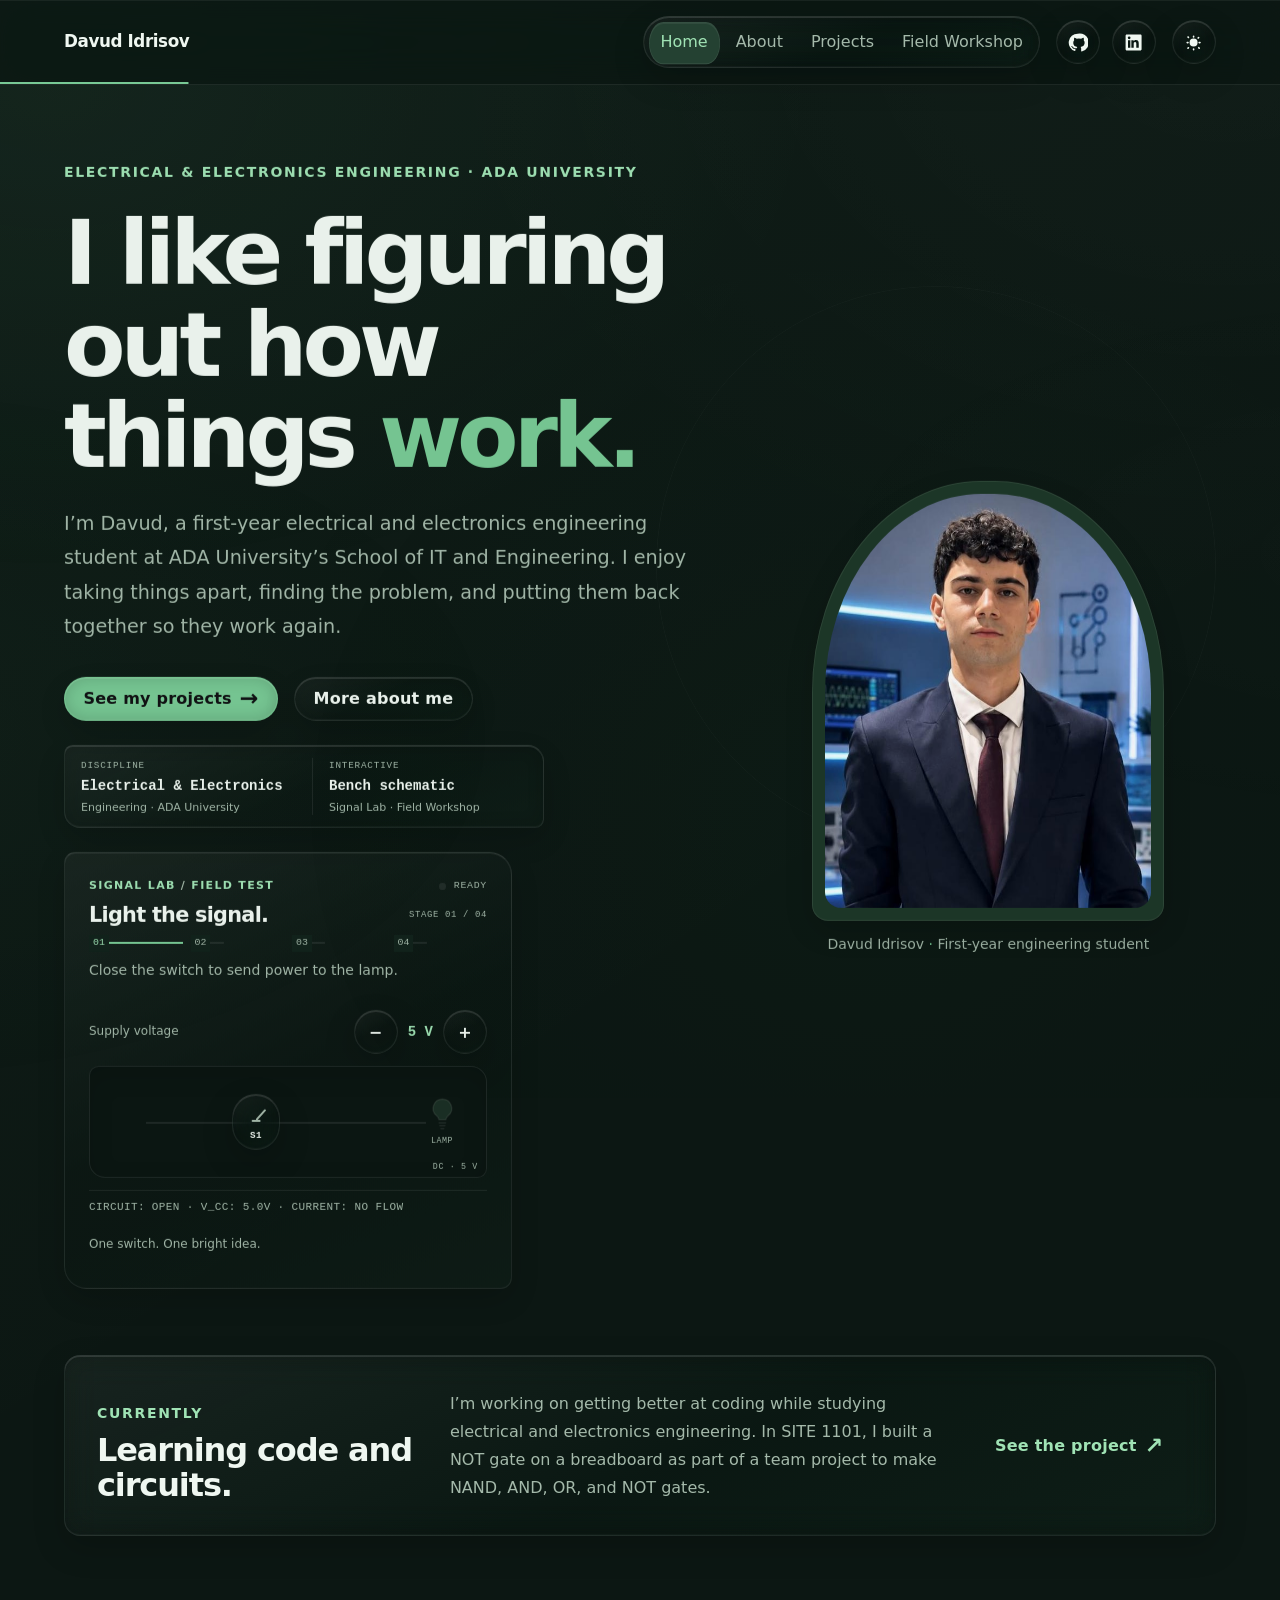
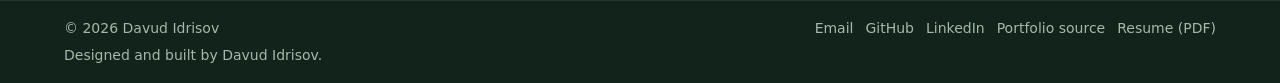
==== commit cafce07b: "Refresh portfolio design and documentation Co-authored-by: Copilot <223556219+Copilot@users.noreply." ====
--- a/index.html
+++ b/index.html
@@ -27,7 +27,6 @@
     <script src="assets/js/site.js" defer></script>
     <script src="assets/js/nav.js" defer></script>
     <script src="assets/js/theme.js" defer></script>
-    <script src="assets/js/copy-email.js" defer></script>
     <script src="assets/js/easter-eggs.js" defer></script>
     <script src="assets/js/home.js" defer></script>
     <script src="assets/js/reveal.js" defer></script>
@@ -54,10 +53,6 @@
           <a class="icon-link btn btn--icon btn--secondary" href="https://www.linkedin.com/in/davud-idrisov-333a382b0/" target="_blank" rel="noopener noreferrer" aria-label="Davud Idrisov on LinkedIn">
             <svg viewBox="0 0 24 24" aria-hidden="true"><path d="M20.45 2H3.55C2.69 2 2 2.68 2 3.53v16.94c0 .85.69 1.53 1.55 1.53h16.9c.86 0 1.55-.68 1.55-1.53V3.53c0-.85-.69-1.53-1.55-1.53ZM7.93 18.34H4.97V9.02h2.96v9.32ZM6.45 7.75a1.72 1.72 0 1 1 0-3.44 1.72 1.72 0 0 1 0 3.44Zm11.89 10.59h-2.96v-4.53c0-1.08-.02-2.47-1.5-2.47-1.5 0-1.73 1.17-1.73 2.39v4.61H9.2V9.02h2.84v1.27h.04c.4-.73 1.36-1.5 2.8-1.5 3 0 3.56 1.97 3.56 4.53v5.02Z"/></svg>
           </a>
-        </div>
-        <div class="site-header__copy-email">
-          <button class="copy-email-button btn btn--secondary" type="button" data-copy-email="didrisov28062@ada.edu.az" aria-describedby="copy-email-feedback" aria-label="Copy email address">Copy email</button>
-          <span class="copy-email-feedback" id="copy-email-feedback" role="status" aria-live="polite"></span>
         </div>
         <button class="theme-toggle btn btn--icon btn--secondary" type="button" aria-label="Switch to light theme" title="Switch to light theme" aria-pressed="false">
           <svg viewBox="0 0 24 24" aria-hidden="true"><path d="M12 3a1 1 0 0 1 1 1v1a1 1 0 1 1-2 0V4a1 1 0 0 1 1-1Zm0 4a5 5 0 1 0 0 10 5 5 0 0 0 0-10Zm0 12a1 1 0 0 1 1 1v1a1 1 0 1 1-2 0v-1a1 1 0 0 1 1-1ZM4 11h1a1 1 0 1 1 0 2H4a1 1 0 1 1 0-2Zm15 0h1a1 1 0 1 1 0 2h-1a1 1 0 1 1 0-2ZM5.64 4.22l.71.71a1 1 0 0 1-1.41 1.41l-.71-.71a1 1 0 0 1 1.41-1.41Zm13.42 13.42.71.71a1 1 0 0 1-1.41 1.41l-.71-.71a1 1 0 0 1 1.41-1.41Zm0-11.3-.71.71a1 1 0 0 1-1.41-1.41l.71-.71a1 1 0 0 1 1.41 1.41ZM5.64 19.78a1 1 0 0 1-1.41-1.41l.71-.71a1 1 0 0 1 1.41 1.41l-.71.71Z"/></svg>
--- a/assets/css/base.css
+++ b/assets/css/base.css
@@ -1,16 +1,16 @@
 :root {
   color-scheme: dark;
 
-  --bg-primary: #111214;
-  --bg-elevated: #181a1d;
-  --bg-subtle: #202327;
+  --bg-primary: #0c1713;
+  --bg-elevated: #12231c;
+  --bg-subtle: #1b3025;
   --border-hairline: rgb(255 255 255 / 8%);
   --border-strong: rgb(255 255 255 / 16%);
-  --text-primary: #f3f1ed;
-  --text-secondary: #9c9a94;
-  --accent-primary: #d99b52;
-  --accent-primary-rgb: 217 155 82;
-  --accent-soft: rgb(217 155 82 / 12%);
+  --text-primary: #eff7f1;
+  --text-secondary: #a4b9aa;
+  --accent-primary: #78c995;
+  --accent-primary-rgb: 120 201 149;
+  --accent-soft: rgb(120 201 149 / 12%);
   --status-active: #529e72;
   --status-active-rgb: 82 158 114;
   --color-page: var(--bg-primary);
@@ -20,8 +20,8 @@
   --color-text-muted: var(--text-secondary);
   --color-accent: var(--accent-primary);
   --color-accent-rgb: var(--accent-primary-rgb);
-  --color-accent-strong: #e6b16d;
-  --color-green: #252a26;
+  --color-accent-strong: #a0e3b5;
+  --color-green: #1d3828;
   --color-border: var(--border-hairline);
   --color-border-strong: var(--border-strong);
   --color-focus: var(--accent-primary);
@@ -59,6 +59,8 @@
   --radius-pill: 999px;
   --shadow-card: 0 0.75rem 2rem rgb(0 0 0 / 18%);
   --ease-standard: cubic-bezier(0.2, 0.7, 0.2, 1);
+  --ease-ios-sheet: cubic-bezier(0.32, 0.72, 0, 1);
+  --ease-apple-out: cubic-bezier(0.16, 1, 0.3, 1);
   --duration-ui: 180ms;
 
   font-family: var(--font-body);
@@ -73,21 +75,21 @@
 :root[data-theme="light"] {
   color-scheme: light;
 
-  --bg-primary: #f6f4ef;
+  --bg-primary: #edf4ee;
   --bg-elevated: #ffffff;
-  --bg-subtle: #ece9e1;
+  --bg-subtle: #e0ebe2;
   --border-hairline: #e2dfd7;
   --border-strong: #c9c4b8;
-  --text-primary: #171716;
-  --text-secondary: #5c5a54;
-  --accent-primary: #b4732a;
-  --accent-primary-rgb: 180 115 42;
-  --accent-soft: rgb(180 115 42 / 12%);
+  --text-primary: #12261a;
+  --text-secondary: #4a6251;
+  --accent-primary: #17683d;
+  --accent-primary-rgb: 23 104 61;
+  --accent-soft: rgb(23 104 61 / 12%);
   --status-active: #2f7a50;
   --status-active-rgb: 47 122 80;
-  --color-accent-strong: #8b551b;
-  --color-green: #e5e9e2;
-  --color-on-accent: #171716;
+  --color-accent-strong: #145a35;
+  --color-green: #dcebe0;
+  --color-on-accent: #fff;
   --color-grid-rgb: 92 90 84;
   --shadow-card: 0 0.75rem 2rem rgb(38 34 27 / 8%);
 }
@@ -136,15 +138,15 @@
 
 .reveal-ready [data-reveal] {
   opacity: 0;
-  transform: translateY(1.25rem);
+  transform: translate3d(0, 12px, 0);
   transition:
-    opacity 550ms ease var(--reveal-delay, 0ms),
-    transform 550ms ease var(--reveal-delay, 0ms);
+    opacity 450ms var(--ease-apple-out) var(--reveal-delay, 0ms),
+    transform 450ms var(--ease-apple-out) var(--reveal-delay, 0ms);
 }
 
 .reveal-ready [data-reveal].is-revealed {
   opacity: 1;
-  transform: translateY(0);
+  transform: translate3d(0, 0, 0);
 }
 
 body::before,
@@ -258,12 +260,7 @@
   text-decoration: none;
   touch-action: manipulation;
   cursor: pointer;
-  transition:
-    background var(--duration-ui) var(--ease-standard),
-    border-color var(--duration-ui) var(--ease-standard),
-    box-shadow var(--duration-ui) var(--ease-standard),
-    color var(--duration-ui) var(--ease-standard),
-    transform var(--duration-ui) var(--ease-standard);
+  transition: transform var(--duration-ui) var(--ease-ios-sheet);
 }
 
 .btn--primary {
--- a/assets/css/layout.css
+++ b/assets/css/layout.css
@@ -35,7 +35,6 @@
   z-index: 10;
   min-height: 5rem;
   border-bottom: 1px solid var(--color-border);
-  transition: box-shadow 220ms var(--ease-standard);
 }
 
 .site-header.is-scrolled {
@@ -106,7 +105,7 @@
   border-radius: var(--radius-pill);
   color: var(--color-text-muted);
   text-decoration: none;
-  transition: color 160ms ease, background-color 160ms ease, transform 160ms ease;
+  transition: transform 160ms var(--ease-ios-sheet);
 }
 
 .site-nav__link:hover,
--- a/assets/css/home.css
+++ b/assets/css/home.css
@@ -423,7 +423,7 @@
   background: var(--color-text-muted);
   content: "";
   transform-origin: bottom center;
-  transition: transform 180ms ease;
+  transition: transform 220ms var(--ease-ios-sheet);
 }
 
 .circuit-toy__switch-lever::before {
@@ -478,11 +478,11 @@
   width: 3.8rem;
   aspect-ratio: 1;
   border-radius: 50%;
-  background: radial-gradient(circle, rgb(var(--color-accent-rgb) / 24%), transparent 68%);
+  background: radial-gradient(circle, rgb(255 218 164 / 28%), transparent 68%);
   content: "";
   opacity: 0;
   transform: translateX(-50%);
-  transition: opacity 180ms ease;
+  transition: opacity 220ms var(--ease-ios-sheet);
 }
 
 .circuit-toy__lamp svg,
@@ -528,6 +528,7 @@
 }
 
 .circuit-toy__telemetry {
+  position: relative;
   display: block;
   margin-top: var(--space-3);
   padding-top: var(--space-2);
@@ -538,6 +539,12 @@
   letter-spacing: 0.035em;
   line-height: 1.5;
   font-variant-numeric: tabular-nums;
+}
+
+.circuit-toy__telemetry-old {
+  position: absolute;
+  inset: var(--space-2) 0 auto;
+  pointer-events: none;
 }
 
 .circuit-toy__footer {
--- a/assets/css/glass.css
+++ b/assets/css/glass.css
@@ -1,9 +1,10 @@
 :root {
-  --glass-tint: 17 18 20;
+  --glass-tint: 12 23 19;
+  --glass-bg: rgb(18 38 28 / 91%);
   --glass-alpha: 0.82;
   --glass-alpha-raised: 0.94;
   --glass-fill: rgb(var(--glass-tint) / var(--glass-alpha));
-  --glass-fill-raised: rgb(24 26 29 / var(--glass-alpha-raised));
+  --glass-fill-raised: rgb(18 35 28 / var(--glass-alpha-raised));
   --glass-gradient: linear-gradient(
     155deg,
     rgb(255 255 255 / 5%) 0%,
@@ -31,7 +32,8 @@
 }
 
 :root[data-theme="light"] {
-  --glass-tint: 246 244 239;
+  --glass-tint: 237 244 238;
+  --glass-bg: rgb(240 248 242 / 94%);
   --glass-alpha: 0.88;
   --glass-alpha-raised: 0.96;
   --glass-fill: rgb(var(--glass-tint) / var(--glass-alpha));
@@ -39,9 +41,9 @@
   --glass-gradient: linear-gradient(
     155deg,
     rgb(255 255 255 / 92%),
-    rgb(246 244 239 / 82%)
+    rgb(237 244 238 / 82%)
   );
-  --glass-fallback: #f6f4ef;
+  --glass-fallback: var(--bg-primary);
   --glass-fallback-raised: #ffffff;
   --glass-border: var(--border-hairline);
   --glass-top-highlight: rgb(255 255 255 / 96%);
@@ -262,10 +264,7 @@
   isolation: isolate;
   overflow: hidden;
   transform: translate3d(var(--magnetic-x, 0), var(--magnetic-y, 0), 0);
-  transition:
-    border-color 180ms var(--ease-standard),
-    box-shadow 180ms var(--ease-standard),
-    transform 180ms var(--ease-standard);
+  transition: transform 180ms var(--ease-ios-sheet);
 }
 
 .glass-control__light {
@@ -496,10 +495,7 @@
   .language-list li,
   .station-panel,
   .achievement-panel {
-    transition:
-      border-color 180ms var(--ease-standard),
-      box-shadow 180ms var(--ease-standard),
-      transform 180ms var(--ease-standard);
+    transition: transform 300ms var(--ease-apple-out);
   }
 
   .project-card:hover,
@@ -702,7 +698,169 @@
     transition: none;
     will-change: auto;
   }
-
+}
+
+/* Shared spatial motion and sheet surfaces. */
+.site-header {
+  position: sticky;
+  top: 0;
+  z-index: 50;
+  background: color-mix(in srgb, var(--bg-primary) 78%, transparent);
+  border-bottom: 1px solid var(--border-hairline);
+  box-shadow: inset 0 1px 0 rgba(255, 255, 255, 0.06);
+  -webkit-backdrop-filter: blur(18px) saturate(180%);
+  backdrop-filter: blur(18px) saturate(180%);
+}
+
+.site-header::after {
+  inset: auto 0 0;
+  height: 2px;
+  border-radius: 0;
+  background: var(--accent-primary);
+  opacity: 1;
+  transform: scaleX(var(--scroll-progress, 0));
+  transform-origin: left;
+  transition: none;
+}
+
+.site-nav::before { display: none; }
+.site-nav > .nav-pill {
+  position: absolute;
+  z-index: 0;
+  top: 0;
+  left: 0;
+  width: 100px;
+  height: 40px;
+  border: 1px solid var(--glass-border);
+  border-radius: 999px;
+  background: color-mix(in srgb, var(--accent-primary) 18%, var(--bg-elevated));
+  box-shadow: inset 0 1px 0 rgba(255, 255, 255, 0.06);
+  pointer-events: none;
+  transform-origin: top left;
+  transition: transform 420ms var(--ease-ios-sheet);
+}
+.site-nav__link[aria-current="page"] { background: transparent; }
+
+.project-card, .education-card, .skill-card, .score-card, .interest-card,
+.station-panel, .achievement-panel, .circuit-toy, .workshop {
+  box-shadow: var(--glass-outer-shadow), inset 0 1px 0 rgba(255, 255, 255, 0.06);
+}
+@media (hover: hover) and (prefers-reduced-motion: no-preference) {
+  .project-card:hover, .project-card:nth-child(even):hover,
+  .skill-card:hover, .skill-card:nth-child(even):hover,
+  .score-card:hover, .score-card:nth-child(even):hover,
+  .interest-card:hover, .interest-card:nth-child(even):hover,
+  .education-card:hover, .language-list li:hover,
+  .station-panel:hover, .achievement-panel:hover {
+    transform: translate3d(0, -3px, 0);
+  }
+  .reveal-ready .project-card[data-reveal].is-revealed:hover,
+  .reveal-ready .skill-card[data-reveal].is-revealed:hover,
+  .reveal-ready .score-card[data-reveal].is-revealed:hover,
+  .reveal-ready .interest-card[data-reveal].is-revealed:hover,
+  .reveal-ready .education-card[data-reveal].is-revealed:hover,
+  .reveal-ready .station-panel[data-reveal].is-revealed:hover,
+  .reveal-ready .achievement-panel[data-reveal].is-revealed:hover {
+    transform: translate3d(0, -3px, 0);
+  }
+}
+.btn:not(:disabled):not([aria-disabled="true"]):active,
+.glass-control:not(:disabled):active,
+.workshop-controls button:not(:disabled):active {
+  transform: translate3d(0, 0, 0) scale(0.965);
+}
+
+main {
+  transform-origin: center top;
+  transition: transform 420ms cubic-bezier(0.22, 1, 0.36, 1), filter 420ms cubic-bezier(0.22, 1, 0.36, 1);
+}
+body.has-glass-sheet main {
+  transform: scale(0.965);
+  filter: blur(3px);
+}
+.glass-backdrop {
+  position: fixed;
+  inset: 0;
+  width: 100%;
+  max-width: none;
+  height: 100%;
+  max-height: none;
+  margin: 0;
+  padding: clamp(1rem, 4vw, 3rem);
+  border: 0;
+  background: transparent;
+  color: var(--color-text);
+  overflow: auto;
+}
+.glass-backdrop[open] { display: grid; place-items: center; }
+.glass-backdrop::backdrop {
+  background: rgb(3 14 8 / 60%);
+  -webkit-backdrop-filter: blur(32px) saturate(200%);
+  backdrop-filter: blur(32px) saturate(200%);
+}
+.liquid-sheet {
+  position: relative;
+  width: min(54rem, 100%);
+  max-height: calc(100dvh - 2rem);
+  overflow: auto;
+  padding: clamp(1.25rem, 4vw, 2.5rem);
+  border-radius: 1.5rem;
+  background: var(--glass-bg);
+  box-shadow: 0 2rem 6rem rgb(0 0 0 / 35%), inset 0 1px 0 rgba(255, 255, 255, 0.06);
+  transform-origin: top left;
+  -webkit-backdrop-filter: blur(32px) saturate(200%);
+  backdrop-filter: blur(32px) saturate(200%);
+}
+.liquid-sheet::before {
+  position: absolute;
+  z-index: 2;
+  inset: 0;
+  padding: 1.5px;
+  border-radius: inherit;
+  background: linear-gradient(135deg, rgb(255 255 255 / 65%), transparent 35%, transparent 65%, rgb(255 255 255 / 35%));
+  content: "";
+  pointer-events: none;
+  -webkit-mask: linear-gradient(#fff 0 0) content-box, linear-gradient(#fff 0 0);
+  -webkit-mask-composite: xor;
+  mask-composite: exclude;
+}
+.liquid-sheet__header { display: flex; align-items: start; justify-content: space-between; gap: 1rem; }
+.liquid-sheet__header h2 { margin: 0; }
+.liquid-sheet__close { flex: 0 0 auto; }
+.liquid-sheet__content { margin-top: 1.5rem; }
+.liquid-sheet__content img { width: 100%; height: auto; margin: 1rem 0; border-radius: 0.75rem; }
+.liquid-sheet__content .project-card__metadata { margin: 1.5rem 0; }
+.liquid-sheet__content .project-card__description { color: var(--color-text); }
+
+@media (max-width: 58rem) {
+  .site-header .site-header__controls { position: static; }
+  .js .site-nav {
+    display: flex;
+    opacity: 0;
+    visibility: hidden;
+    pointer-events: none;
+    transform: translate3d(0, -8px, 0);
+    transition: opacity 220ms var(--ease-ios-sheet), transform 220ms var(--ease-ios-sheet), visibility 0s linear 220ms;
+  }
+  .js .site-nav.is-open {
+    opacity: 1;
+    visibility: visible;
+    pointer-events: auto;
+    transform: translate3d(0, 0, 0);
+    transition-delay: 0s;
+  }
+  .site-nav > .nav-pill { display: none; }
+}
+@media (prefers-reduced-transparency: reduce) {
+  .liquid-sheet { background: var(--bg-elevated); -webkit-backdrop-filter: none; backdrop-filter: none; }
+}
+@media (prefers-reduced-motion: reduce) {
+  body.has-glass-sheet main { transform: none; filter: none; }
+  .site-nav > .nav-pill { transition: none; }
+  .js .site-nav, .js .site-nav.is-open { transform: none; }
+}
+
+@media (prefers-reduced-motion: reduce) {
   .glass-control.is-rippling .glass-control__ripple {
     animation: none;
   }
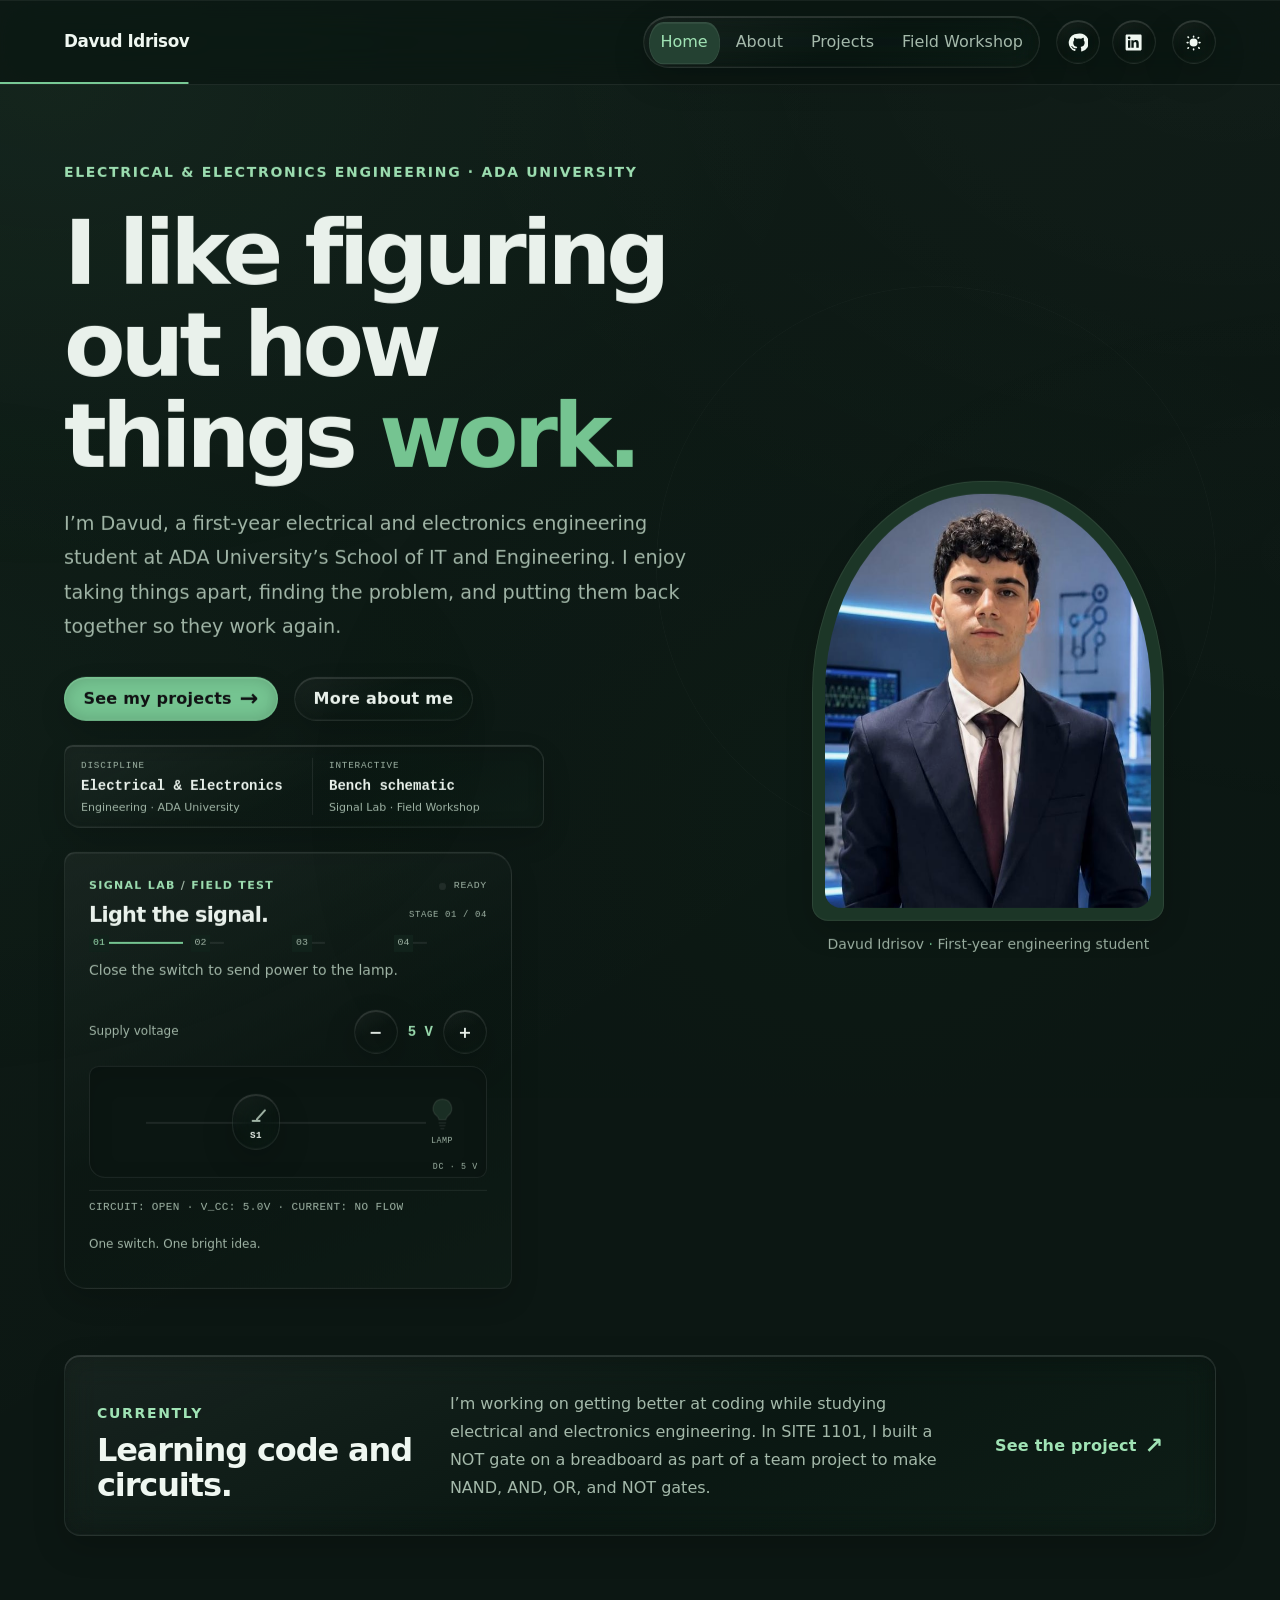
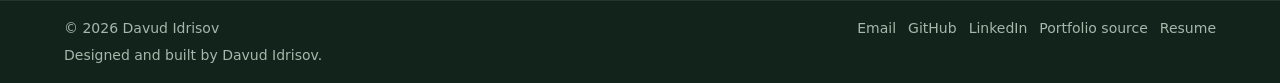
==== commit eb5281b1: "Polish portfolio interactions and add regression checks Co-authored-by: Copilot <223556219+Copilot@u" ====
--- a/index.html
+++ b/index.html
@@ -4,7 +4,7 @@
     <meta charset="utf-8">
     <meta name="viewport" content="width=device-width, initial-scale=1">
     <meta name="description" content="Davud Idrisov is a first-year electrical and electronics engineering student who enjoys repairing, building, and figuring out how things work.">
-    <meta name="theme-color" content="#111214">
+    <meta name="theme-color" content="#0c1713">
     <meta property="og:type" content="website">
     <meta property="og:title" content="Davud Idrisov — Portfolio">
     <meta property="og:description" content="Davud Idrisov is a first-year electrical and electronics engineering student who enjoys repairing, building, and figuring out how things work.">
@@ -173,7 +173,7 @@
         <a href="https://github.com/Davud09" target="_blank" rel="noopener noreferrer">GitHub</a>
         <a href="https://www.linkedin.com/in/davud-idrisov-333a382b0/" target="_blank" rel="noopener noreferrer">LinkedIn</a>
         <a href="https://github.com/Davud09/Davud09.github.io" target="_blank" rel="noopener noreferrer">Portfolio source</a>
-        <a href="assets/Davud_Idrisov_CV.pdf" download>Resume (PDF)</a>
+        <a href="about.html">Resume</a>
       </nav>
     </footer>
   </body>
